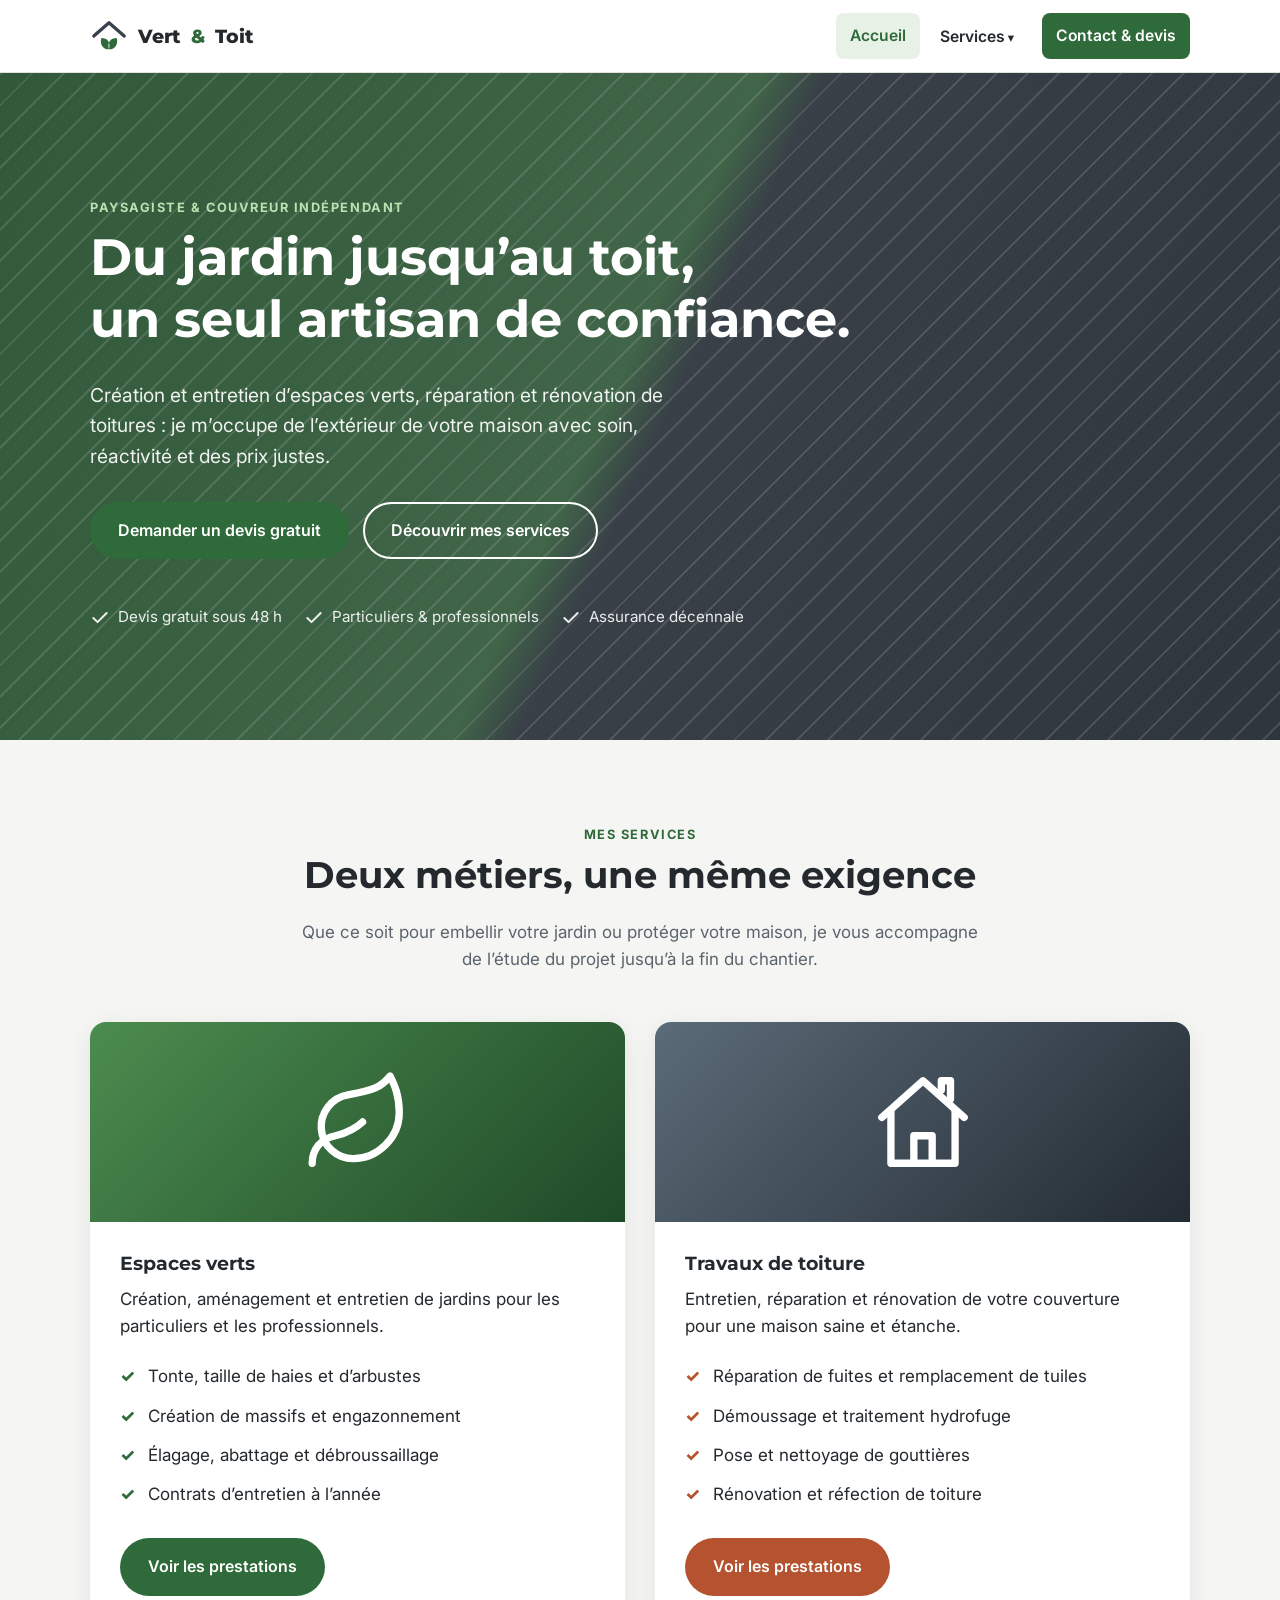
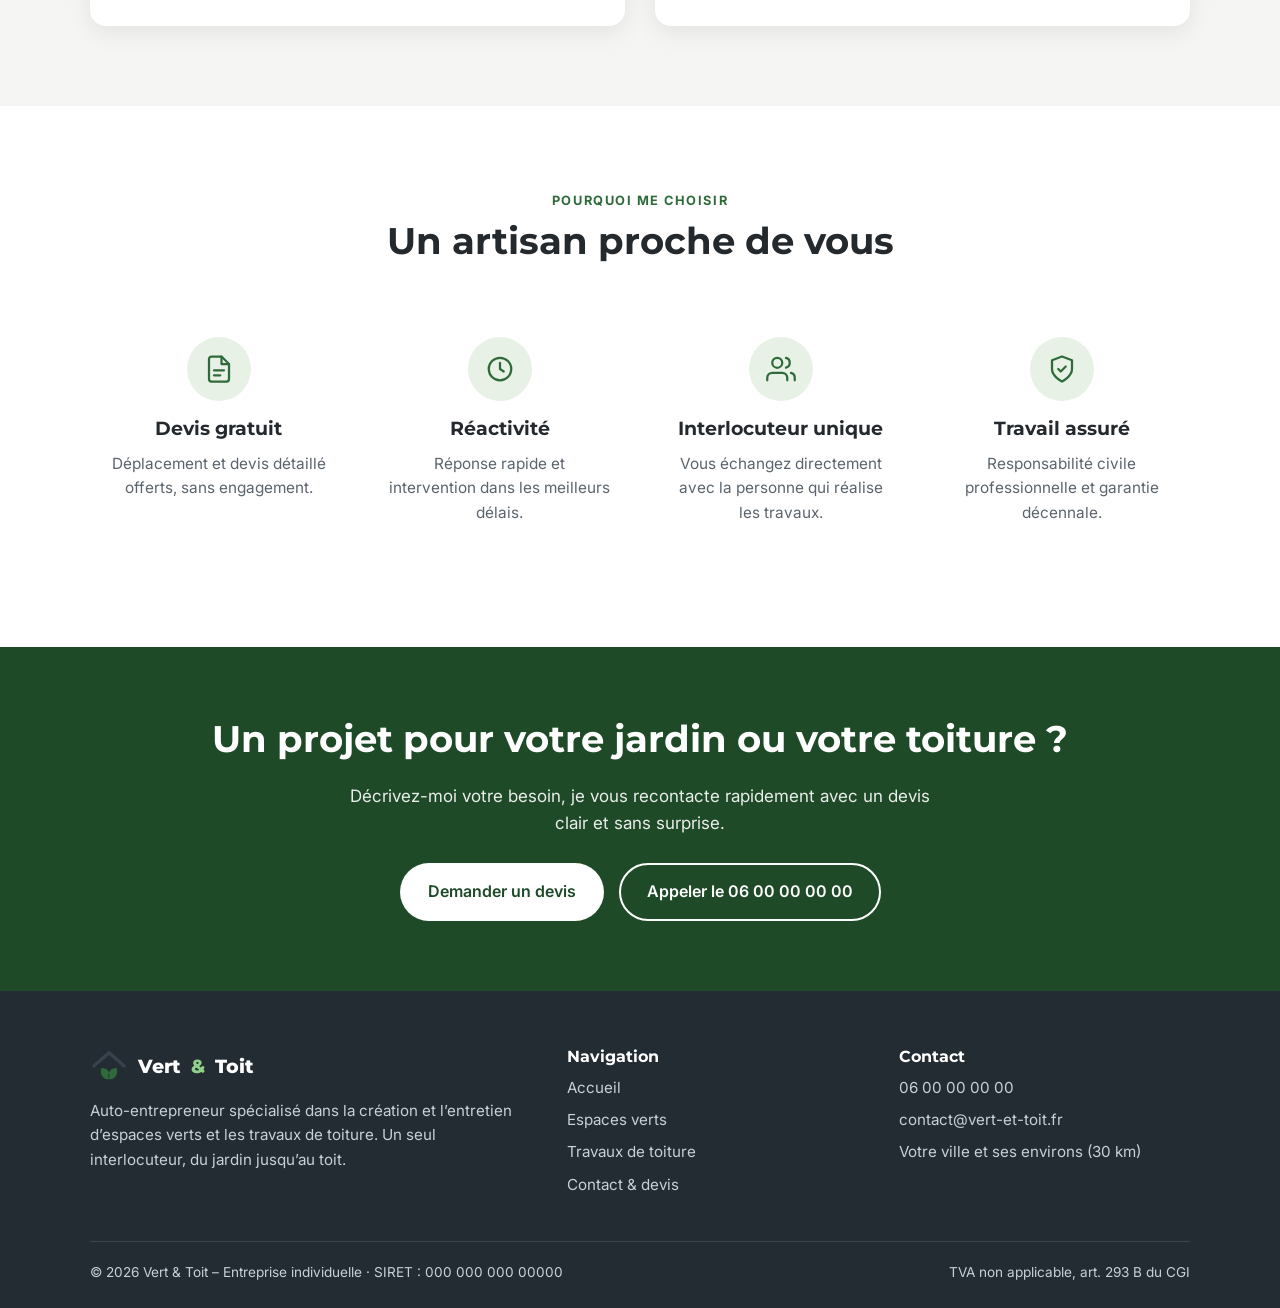
==== index.html @ 191b73f0 "Création du site vitrine : accueil, services (espaces verts, toiture) et contact Co-Authored-By: Cla" ====
<!DOCTYPE html>
<html lang="fr">
<head>
  <meta charset="UTF-8">
  <meta name="viewport" content="width=device-width, initial-scale=1">
  <title>Vert & Toit – Espaces verts et travaux de toiture</title>
  <meta name="description" content="Auto-entrepreneur en création et entretien d'espaces verts et travaux de toiture. Devis gratuit.">
  <link rel="preconnect" href="https://fonts.googleapis.com">
  <link rel="preconnect" href="https://fonts.gstatic.com" crossorigin>
  <link href="https://fonts.googleapis.com/css2?family=Inter:wght@400;600;700&family=Montserrat:wght@700;800&display=swap" rel="stylesheet">
  <link rel="stylesheet" href="css/style.css">
  <link rel="icon" href="data:image/svg+xml,<svg viewBox='0 0 40 40' aria-hidden='true'><path d='M4 20 20 6l16 14' fill='none' stroke='%2337424d' stroke-width='3.5' stroke-linecap='round' stroke-linejoin='round'/><path d='M20 34c-7 0-10-6-8-12 6 0 10 4 8 12Zm0 0c7 0 10-6 8-12-6 0-10 4-8 12Z' fill='%232f6b3a'/></svg>">
</head>
<body>
<header class="header">
  <div class="container header__inner">
    <a href="index.html" class="logo"><svg viewBox="0 0 40 40" aria-hidden="true"><path d="M4 20 20 6l16 14" fill="none" stroke="#37424d" stroke-width="3.5" stroke-linecap="round" stroke-linejoin="round"/><path d="M20 34c-7 0-10-6-8-12 6 0 10 4 8 12Zm0 0c7 0 10-6 8-12-6 0-10 4-8 12Z" fill="#2f6b3a"/></svg>Vert <span>&amp;</span> Toit</a>
    <button class="burger" aria-label="Ouvrir le menu" aria-expanded="false"><span></span><span></span><span></span></button>
    <nav class="nav" aria-label="Navigation principale">
      <ul>
        <li><a href="index.html" class="actif">Accueil</a></li>
        <li class="dropdown">
          <button type="button" aria-expanded="false">Services</button>
          <div class="dropdown__menu">
            <a href="espaces-verts.html">Espaces verts</a>
            <a href="toiture.html">Travaux de toiture</a>
          </div>
        </li>
        <li><a href="contact.html" class="nav__cta">Contact &amp; devis</a></li>
      </ul>
    </nav>
  </div>
</header>
<main>

<section class="hero">
  <div class="container">
    <span class="eyebrow" style="color:#b9e3b2">Paysagiste &amp; couvreur indépendant</span>
    <h1>Du jardin jusqu’au toit,<br>un seul artisan de confiance.</h1>
    <p class="lead">Création et entretien d’espaces verts, réparation et rénovation de toitures : je m’occupe de l’extérieur de votre maison avec soin, réactivité et des prix justes.</p>
    <div class="hero__actions">
      <a href="contact.html" class="btn btn--primaire">Demander un devis gratuit</a>
      <a href="#services" class="btn btn--contour">Découvrir mes services</a>
    </div>
    <div class="hero__badges">
      <div><svg viewBox="0 0 24 24" fill="none" stroke="currentColor" stroke-width="2.4" stroke-linecap="round" stroke-linejoin="round"><path d="M20 6 9 17l-5-5"/></svg> Devis gratuit sous 48 h</div>
      <div><svg viewBox="0 0 24 24" fill="none" stroke="currentColor" stroke-width="2.4" stroke-linecap="round" stroke-linejoin="round"><path d="M20 6 9 17l-5-5"/></svg> Particuliers &amp; professionnels</div>
      <div><svg viewBox="0 0 24 24" fill="none" stroke="currentColor" stroke-width="2.4" stroke-linecap="round" stroke-linejoin="round"><path d="M20 6 9 17l-5-5"/></svg> Assurance décennale</div>
    </div>
  </div>
</section>

<section class="section section--alt" id="services">
  <div class="container">
    <div class="section__intro">
      <span class="eyebrow">Mes services</span>
      <h2>Deux métiers, une même exigence</h2>
      <p>Que ce soit pour embellir votre jardin ou protéger votre maison, je vous accompagne de l’étude du projet jusqu’à la fin du chantier.</p>
    </div>
    <div class="services">
      <article class="carte-service carte-service--vert">
        <div class="carte-service__visuel"><svg viewBox="0 0 24 24" fill="none" stroke="currentColor" stroke-width="1.6" stroke-linecap="round" stroke-linejoin="round"><path d="M11 20A7 7 0 0 1 9.8 6.1C15.5 5 17 4.48 19 2c1 2 2 4.18 2 8 0 5.5-4.78 10-10 10Z"/><path d="M2 21c0-3 1.85-5.36 5.08-6C9.5 14.52 12 13 13 12"/></svg></div>
        <div class="carte-service__corps">
          <h3>Espaces verts</h3>
          <p>Création, aménagement et entretien de jardins pour les particuliers et les professionnels.</p>
          <ul>
            <li>Tonte, taille de haies et d’arbustes</li>
            <li>Création de massifs et engazonnement</li>
            <li>Élagage, abattage et débroussaillage</li>
            <li>Contrats d’entretien à l’année</li>
          </ul>
          <a href="espaces-verts.html" class="btn btn--primaire">Voir les prestations</a>
        </div>
      </article>
      <article class="carte-service carte-service--toit">
        <div class="carte-service__visuel"><svg viewBox="0 0 24 24" fill="none" stroke="currentColor" stroke-width="1.6" stroke-linecap="round" stroke-linejoin="round"><path d="M3 11 12 3l9 8"/><path d="M5 9.5V21h14V9.5"/><path d="M10 21v-6h4v6"/><path d="M16 5V3h2v4"/></svg></div>
        <div class="carte-service__corps">
          <h3>Travaux de toiture</h3>
          <p>Entretien, réparation et rénovation de votre couverture pour une maison saine et étanche.</p>
          <ul>
            <li>Réparation de fuites et remplacement de tuiles</li>
            <li>Démoussage et traitement hydrofuge</li>
            <li>Pose et nettoyage de gouttières</li>
            <li>Rénovation et réfection de toiture</li>
          </ul>
          <a href="toiture.html" class="btn btn--toit">Voir les prestations</a>
        </div>
      </article>
    </div>
  </div>
</section>

<section class="section">
  <div class="container">
    <div class="section__intro">
      <span class="eyebrow">Pourquoi me choisir</span>
      <h2>Un artisan proche de vous</h2>
    </div>
    <div class="atouts">
      <div class="atout"><div class="atout__icone"><svg viewBox="0 0 24 24" fill="none" stroke="currentColor" stroke-width="1.8" stroke-linecap="round" stroke-linejoin="round"><path d="M14 2H6a2 2 0 0 0-2 2v16a2 2 0 0 0 2 2h12a2 2 0 0 0 2-2V8Z"/><path d="M14 2v6h6M8 13h8M8 17h5"/></svg></div><h3>Devis gratuit</h3><p>Déplacement et devis détaillé offerts, sans engagement.</p></div>
      <div class="atout"><div class="atout__icone"><svg viewBox="0 0 24 24" fill="none" stroke="currentColor" stroke-width="1.8" stroke-linecap="round" stroke-linejoin="round"><circle cx="12" cy="12" r="9"/><path d="M12 7v5l3 2"/></svg></div><h3>Réactivité</h3><p>Réponse rapide et intervention dans les meilleurs délais.</p></div>
      <div class="atout"><div class="atout__icone"><svg viewBox="0 0 24 24" fill="none" stroke="currentColor" stroke-width="1.8" stroke-linecap="round" stroke-linejoin="round"><path d="M17 21v-2a4 4 0 0 0-4-4H5a4 4 0 0 0-4 4v2"/><circle cx="9" cy="7" r="4"/><path d="M23 21v-2a4 4 0 0 0-3-3.87M16 3.13a4 4 0 0 1 0 7.75"/></svg></div><h3>Interlocuteur unique</h3><p>Vous échangez directement avec la personne qui réalise les travaux.</p></div>
      <div class="atout"><div class="atout__icone"><svg viewBox="0 0 24 24" fill="none" stroke="currentColor" stroke-width="1.8" stroke-linecap="round" stroke-linejoin="round"><path d="M12 22s8-4 8-10V5l-8-3-8 3v7c0 6 8 10 8 10Z"/><path d="m9 12 2 2 4-4"/></svg></div><h3>Travail assuré</h3><p>Responsabilité civile professionnelle et garantie décennale.</p></div>
    </div>
  </div>
</section>

<section class="cta">
  <div class="container">
    <h2>Un projet pour votre jardin ou votre toiture ?</h2>
    <p>Décrivez-moi votre besoin, je vous recontacte rapidement avec un devis clair et sans surprise.</p>
    <a href="contact.html" class="btn btn--primaire" style="background:#fff;color:var(--vert-fonce)">Demander un devis</a>
    <a href="tel:+33600000000" class="btn btn--contour">Appeler le 06 00 00 00 00</a>
  </div>
</section>
</main>
<footer class="footer">
  <div class="container">
    <div class="footer__grille">
      <div>
        <a href="index.html" class="logo"><svg viewBox="0 0 40 40" aria-hidden="true"><path d="M4 20 20 6l16 14" fill="none" stroke="#37424d" stroke-width="3.5" stroke-linecap="round" stroke-linejoin="round"/><path d="M20 34c-7 0-10-6-8-12 6 0 10 4 8 12Zm0 0c7 0 10-6 8-12-6 0-10 4-8 12Z" fill="#2f6b3a"/></svg>Vert <span>&amp;</span> Toit</a>
        <p>Auto-entrepreneur spécialisé dans la création et l’entretien d’espaces verts et les travaux de toiture. Un seul interlocuteur, du jardin jusqu’au toit.</p>
      </div>
      <div>
        <h3>Navigation</h3>
        <ul>
          <li><a href="index.html">Accueil</a></li>
          <li><a href="espaces-verts.html">Espaces verts</a></li>
          <li><a href="toiture.html">Travaux de toiture</a></li>
          <li><a href="contact.html">Contact &amp; devis</a></li>
        </ul>
      </div>
      <div>
        <h3>Contact</h3>
        <ul>
          <li><a href="tel:+33600000000">06 00 00 00 00</a></li>
          <li><a href="mailto:contact@vert-et-toit.fr">contact@vert-et-toit.fr</a></li>
          <li>Votre ville et ses environs (30 km)</li>
        </ul>
      </div>
    </div>
    <div class="footer__bas">
      <span>© <span class="annee">2026</span> Vert &amp; Toit – Entreprise individuelle · SIRET : 000 000 000 00000</span>
      <span>TVA non applicable, art. 293 B du CGI</span>
    </div>
  </div>
</footer>
<script src="js/main.js"></script>
</body>
</html>
---- css/style.css ----
/* ===== Variables ===== */
:root {
  --vert: #2f6b3a;
  --vert-fonce: #1f4a28;
  --vert-clair: #e8f1e6;
  --ardoise: #37424d;
  --ardoise-fonce: #232b33;
  --tuile: #b5522f;
  --texte: #24292e;
  --texte-doux: #5b646d;
  --fond: #ffffff;
  --fond-alt: #f5f6f3;
  --bord: #dfe3dc;
  --rayon: 10px;
  --ombre: 0 6px 24px rgba(0, 0, 0, .08);
  --max: 1140px;
}

*, *::before, *::after { box-sizing: border-box; }
html { scroll-behavior: smooth; }
body {
  margin: 0;
  font-family: "Inter", system-ui, -apple-system, "Segoe UI", Roboto, sans-serif;
  color: var(--texte);
  background: var(--fond);
  line-height: 1.6;
  font-size: 17px;
}
img, svg { max-width: 100%; display: block; }
a { color: var(--vert); }
h1, h2, h3 { font-family: "Montserrat", "Inter", sans-serif; line-height: 1.2; margin: 0 0 .6em; }
h1 { font-size: clamp(2rem, 5vw, 3.2rem); }
h2 { font-size: clamp(1.6rem, 3.5vw, 2.3rem); }
h3 { font-size: 1.2rem; }
p { margin: 0 0 1em; }

.container { width: 100%; max-width: var(--max); margin: 0 auto; padding: 0 20px; }
.section { padding: 80px 0; }
.section--alt { background: var(--fond-alt); }
.section__intro { max-width: 680px; margin: 0 auto 48px; text-align: center; color: var(--texte-doux); }
.section__intro h2 { color: var(--texte); }
.eyebrow { display: inline-block; font-size: .8rem; font-weight: 700; letter-spacing: .12em; text-transform: uppercase; color: var(--vert); margin-bottom: .6em; }

/* ===== Boutons ===== */
.btn {
  display: inline-block; padding: 14px 26px; border-radius: 999px; font-weight: 600;
  text-decoration: none; border: 2px solid transparent; cursor: pointer; font-size: 1rem;
  transition: transform .15s, background .2s, color .2s;
}
.btn:hover { transform: translateY(-2px); }
.btn--primaire { background: var(--vert); color: #fff; }
.btn--primaire:hover { background: var(--vert-fonce); }
.btn--toit { background: var(--tuile); color: #fff; }
.btn--toit:hover { background: #973f20; }
.btn--contour { border-color: #fff; color: #fff; }
.btn--contour:hover { background: #fff; color: var(--ardoise-fonce); }

/* ===== En-tête ===== */
.header {
  position: sticky; top: 0; z-index: 100; background: rgba(255,255,255,.96);
  backdrop-filter: blur(6px); border-bottom: 1px solid var(--bord);
}
.header__inner { display: flex; align-items: center; justify-content: space-between; height: 72px; }
.logo { display: flex; align-items: center; gap: 10px; text-decoration: none; color: var(--texte); font-weight: 800; font-size: 1.2rem; font-family: "Montserrat", sans-serif; }
.logo svg { width: 38px; height: 38px; }
.logo span { color: var(--vert); }

.nav ul { list-style: none; margin: 0; padding: 0; display: flex; gap: 6px; align-items: center; }
.nav a, .nav button {
  display: block; padding: 10px 14px; border-radius: 8px; text-decoration: none; color: var(--texte);
  font-weight: 600; font-size: .98rem; background: none; border: 0; cursor: pointer; font-family: inherit;
}
.nav a:hover, .nav button:hover, .nav a.actif { color: var(--vert); background: var(--vert-clair); }
.nav .nav__cta { background: var(--vert); color: #fff; margin-left: 8px; }
.nav .nav__cta:hover, .nav .nav__cta.actif { background: var(--vert-fonce); color: #fff; }

.dropdown { position: relative; }
.dropdown__menu {
  position: absolute; top: 100%; left: 0; min-width: 230px; background: #fff; border: 1px solid var(--bord);
  border-radius: var(--rayon); box-shadow: var(--ombre); padding: 8px; display: none !important;
  flex-direction: column; gap: 2px;
}
.dropdown:hover .dropdown__menu, .dropdown.ouvert .dropdown__menu { display: flex !important; }
.dropdown > button::after { content: " ▾"; font-size: .8em; }

.burger { display: none; background: none; border: 0; padding: 8px; cursor: pointer; }
.burger span { display: block; width: 26px; height: 3px; background: var(--texte); margin: 5px 0; border-radius: 2px; transition: .3s; }

/* ===== Hero ===== */
.hero {
  position: relative; color: #fff; padding: 120px 0 110px; overflow: hidden;
  background:
    linear-gradient(115deg, rgba(31,74,40,.92) 0%, rgba(31,74,40,.85) 48%, rgba(35,43,51,.9) 52%, rgba(35,43,51,.95) 100%);
}
.hero::before {
  content: ""; position: absolute; inset: 0; opacity: .12;
  background-image: radial-gradient(circle at 20% 30%, #9bd18f 0 2px, transparent 3px), repeating-linear-gradient(135deg, #fff 0 2px, transparent 2px 22px);
}
.hero .container { position: relative; }
.hero p.lead { font-size: 1.2rem; max-width: 620px; opacity: .92; }
.hero__actions { display: flex; flex-wrap: wrap; gap: 14px; margin-top: 30px; }
.hero__badges { display: flex; flex-wrap: wrap; gap: 22px; margin-top: 46px; font-size: .95rem; opacity: .9; }
.hero__badges div { display: flex; align-items: center; gap: 8px; }
.hero__badges svg { width: 20px; height: 20px; }

.page-hero { padding: 90px 0 70px; color: #fff; }
.page-hero--vert { background: linear-gradient(135deg, var(--vert-fonce), var(--vert)); }
.page-hero--toit { background: linear-gradient(135deg, var(--ardoise-fonce), var(--ardoise)); }
.page-hero--contact { background: linear-gradient(115deg, var(--vert-fonce) 0 50%, var(--ardoise-fonce) 50% 100%); }
.page-hero p { max-width: 640px; font-size: 1.15rem; opacity: .92; }
.fil { font-size: .9rem; opacity: .8; margin-bottom: 14px; }
.fil a { color: #fff; }

/* ===== Cartes services ===== */
.services { display: grid; grid-template-columns: repeat(2, 1fr); gap: 30px; }
.carte-service {
  border-radius: 16px; overflow: hidden; background: #fff; box-shadow: var(--ombre);
  display: flex; flex-direction: column; transition: transform .2s;
}
.carte-service:hover { transform: translateY(-4px); }
.carte-service__visuel { height: 200px; display: grid; place-items: center; }
.carte-service__visuel svg { width: 110px; height: 110px; color: #fff; }
.carte-service--vert .carte-service__visuel { background: linear-gradient(135deg, #4c8c4f, var(--vert-fonce)); }
.carte-service--toit .carte-service__visuel { background: linear-gradient(135deg, #5b6b78, var(--ardoise-fonce)); }
.carte-service__corps { padding: 30px; flex: 1; display: flex; flex-direction: column; }
.carte-service ul { padding-left: 0; list-style: none; margin: 0 0 24px; }
.carte-service li { padding: 6px 0 6px 28px; position: relative; }
.carte-service li::before { content: "✓"; position: absolute; left: 0; font-weight: 800; color: var(--vert); }
.carte-service--toit li::before { color: var(--tuile); }
.carte-service .btn { margin-top: auto; align-self: flex-start; }

/* ===== Atouts ===== */
.atouts { display: grid; grid-template-columns: repeat(4, 1fr); gap: 24px; }
.atout { text-align: center; padding: 26px 18px; }
.atout__icone { width: 64px; height: 64px; margin: 0 auto 16px; border-radius: 50%; background: var(--vert-clair); color: var(--vert); display: grid; place-items: center; }
.atout__icone svg { width: 30px; height: 30px; }
.atout p { color: var(--texte-doux); font-size: .96rem; }

/* ===== Prestations détaillées ===== */
.prestations { display: grid; grid-template-columns: repeat(3, 1fr); gap: 24px; }
.prestation { background: #fff; border: 1px solid var(--bord); border-radius: var(--rayon); padding: 28px; }
.prestation__icone { width: 50px; height: 50px; border-radius: 12px; display: grid; place-items: center; margin-bottom: 16px; }
.prestation__icone svg { width: 26px; height: 26px; }
.theme-vert .prestation__icone { background: var(--vert-clair); color: var(--vert); }
.theme-toit .prestation__icone { background: #f6e6df; color: var(--tuile); }
.prestation p { color: var(--texte-doux); font-size: .96rem; margin: 0; }

/* ===== Étapes ===== */
.etapes { display: grid; grid-template-columns: repeat(4, 1fr); gap: 24px; counter-reset: etape; }
.etape { position: relative; padding: 26px 22px; background: #fff; border-radius: var(--rayon); box-shadow: var(--ombre); }
.etape::before {
  counter-increment: etape; content: counter(etape); display: grid; place-items: center;
  width: 40px; height: 40px; border-radius: 50%; background: var(--vert); color: #fff; font-weight: 800; margin-bottom: 14px;
}
.theme-toit .etape::before { background: var(--tuile); }
.etape p { color: var(--texte-doux); font-size: .95rem; margin: 0; }

/* ===== Bandeau CTA ===== */
.cta { background: var(--vert-fonce); color: #fff; text-align: center; padding: 70px 0; }
.cta--toit { background: var(--ardoise-fonce); }
.cta p { opacity: .9; max-width: 600px; margin: 0 auto 26px; }
.cta .btn--contour { margin-left: 10px; }

/* ===== Contact ===== */
.contact-grille { display: grid; grid-template-columns: 1fr 1.4fr; gap: 40px; align-items: start; }
.coordonnees { background: var(--fond-alt); border-radius: 16px; padding: 34px; }
.coordonnees__item { display: flex; gap: 14px; margin-bottom: 22px; }
.coordonnees__item svg { width: 24px; height: 24px; flex-shrink: 0; color: var(--vert); margin-top: 3px; }
.coordonnees__item strong { display: block; }
.coordonnees__item a { color: var(--texte); text-decoration: none; }
.coordonnees__item a:hover { color: var(--vert); }

.formulaire { background: #fff; border-radius: 16px; padding: 34px; box-shadow: var(--ombre); }
.champs { display: grid; grid-template-columns: 1fr 1fr; gap: 18px; }
.champ { display: flex; flex-direction: column; gap: 6px; }
.champ--large { grid-column: 1 / -1; }
.champ label { font-weight: 600; font-size: .92rem; }
.champ input, .champ select, .champ textarea {
  font: inherit; padding: 12px 14px; border: 1.5px solid var(--bord); border-radius: 8px; background: #fff; color: var(--texte);
}
.champ input:focus, .champ select:focus, .champ textarea:focus { outline: none; border-color: var(--vert); box-shadow: 0 0 0 3px var(--vert-clair); }
.champ textarea { min-height: 140px; resize: vertical; }
.formulaire .btn { margin-top: 22px; width: 100%; }
.formulaire__note { font-size: .85rem; color: var(--texte-doux); margin-top: 12px; text-align: center; }
.message-ok { display: none; margin-top: 16px; padding: 14px; border-radius: 8px; background: var(--vert-clair); color: var(--vert-fonce); font-weight: 600; text-align: center; }

/* ===== Pied de page ===== */
.footer { background: var(--ardoise-fonce); color: #c9d0d6; padding: 56px 0 24px; font-size: .95rem; }
.footer__grille { display: grid; grid-template-columns: 1.5fr 1fr 1fr; gap: 40px; margin-bottom: 36px; }
.footer h3 { color: #fff; font-size: 1rem; }
.footer ul { list-style: none; padding: 0; margin: 0; }
.footer li { margin-bottom: 8px; }
.footer a { color: #c9d0d6; text-decoration: none; }
.footer a:hover { color: #fff; }
.footer .logo { color: #fff; margin-bottom: 14px; }
.footer .logo span { color: #8fd18a; }
.footer__bas { border-top: 1px solid rgba(255,255,255,.12); padding-top: 20px; display: flex; justify-content: space-between; flex-wrap: wrap; gap: 10px; font-size: .85rem; }

/* ===== Responsive ===== */
@media (max-width: 960px) {
  .atouts, .etapes { grid-template-columns: repeat(2, 1fr); }
  .prestations { grid-template-columns: repeat(2, 1fr); }
  .contact-grille, .footer__grille { grid-template-columns: 1fr; }
}
@media (max-width: 760px) {
  body { font-size: 16px; }
  .section { padding: 60px 0; }
  .burger { display: block; }
  .nav {
    position: absolute; top: 72px; left: 0; right: 0; background: #fff; border-bottom: 1px solid var(--bord);
    display: none; padding: 12px 16px 20px; box-shadow: var(--ombre);
  }
  .nav.ouvert { display: block; }
  .nav ul { flex-direction: column; align-items: stretch; }
  .nav .nav__cta { margin: 8px 0 0; text-align: center; }
  .dropdown__menu { position: static; box-shadow: none; border: 0; display: flex !important; padding: 0 0 0 14px; }
  .dropdown > button { display: none; }
  .burger.ouvert span:nth-child(1) { transform: translateY(8px) rotate(45deg); }
  .burger.ouvert span:nth-child(2) { opacity: 0; }
  .burger.ouvert span:nth-child(3) { transform: translateY(-8px) rotate(-45deg); }
  .services, .prestations, .atouts, .etapes, .champs { grid-template-columns: 1fr; }
  .hero { padding: 80px 0; background: linear-gradient(160deg, rgba(31,74,40,.95), rgba(35,43,51,.95)); }
  .cta .btn--contour { margin: 12px 0 0; }
}
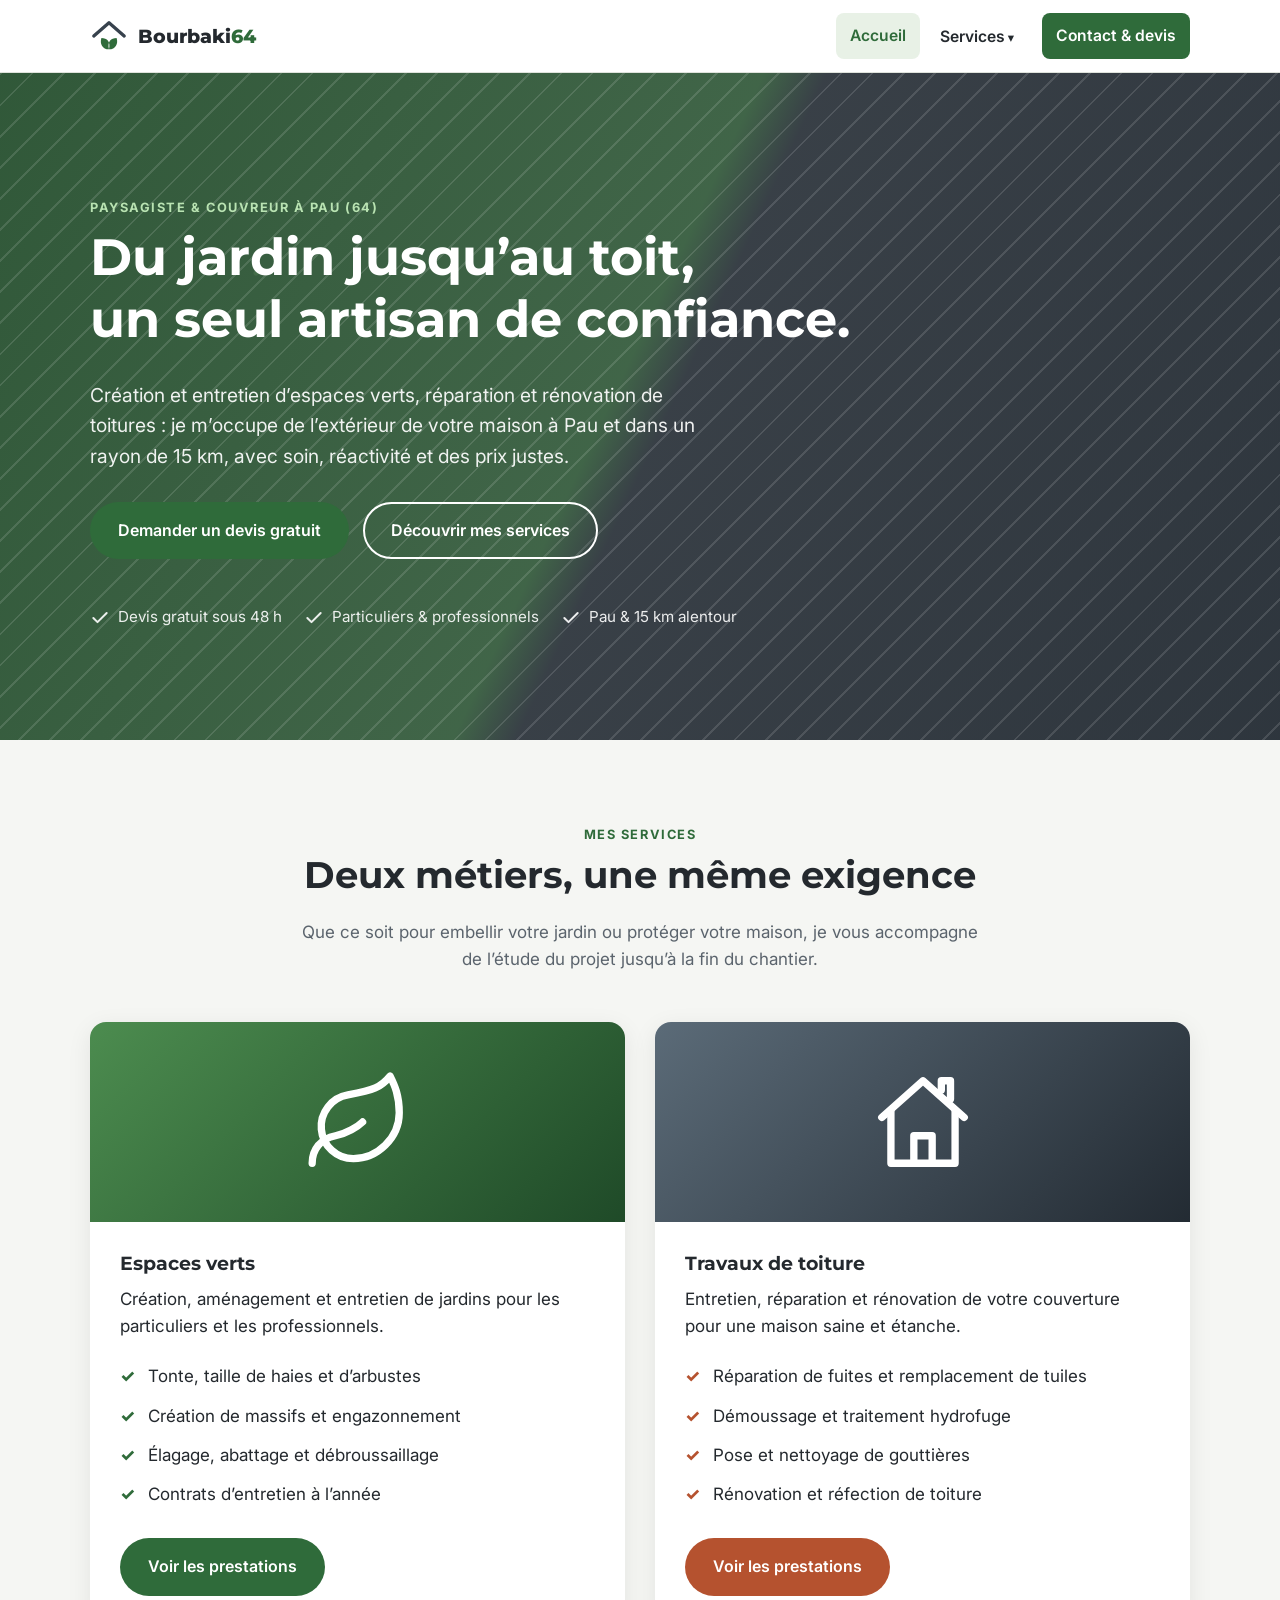
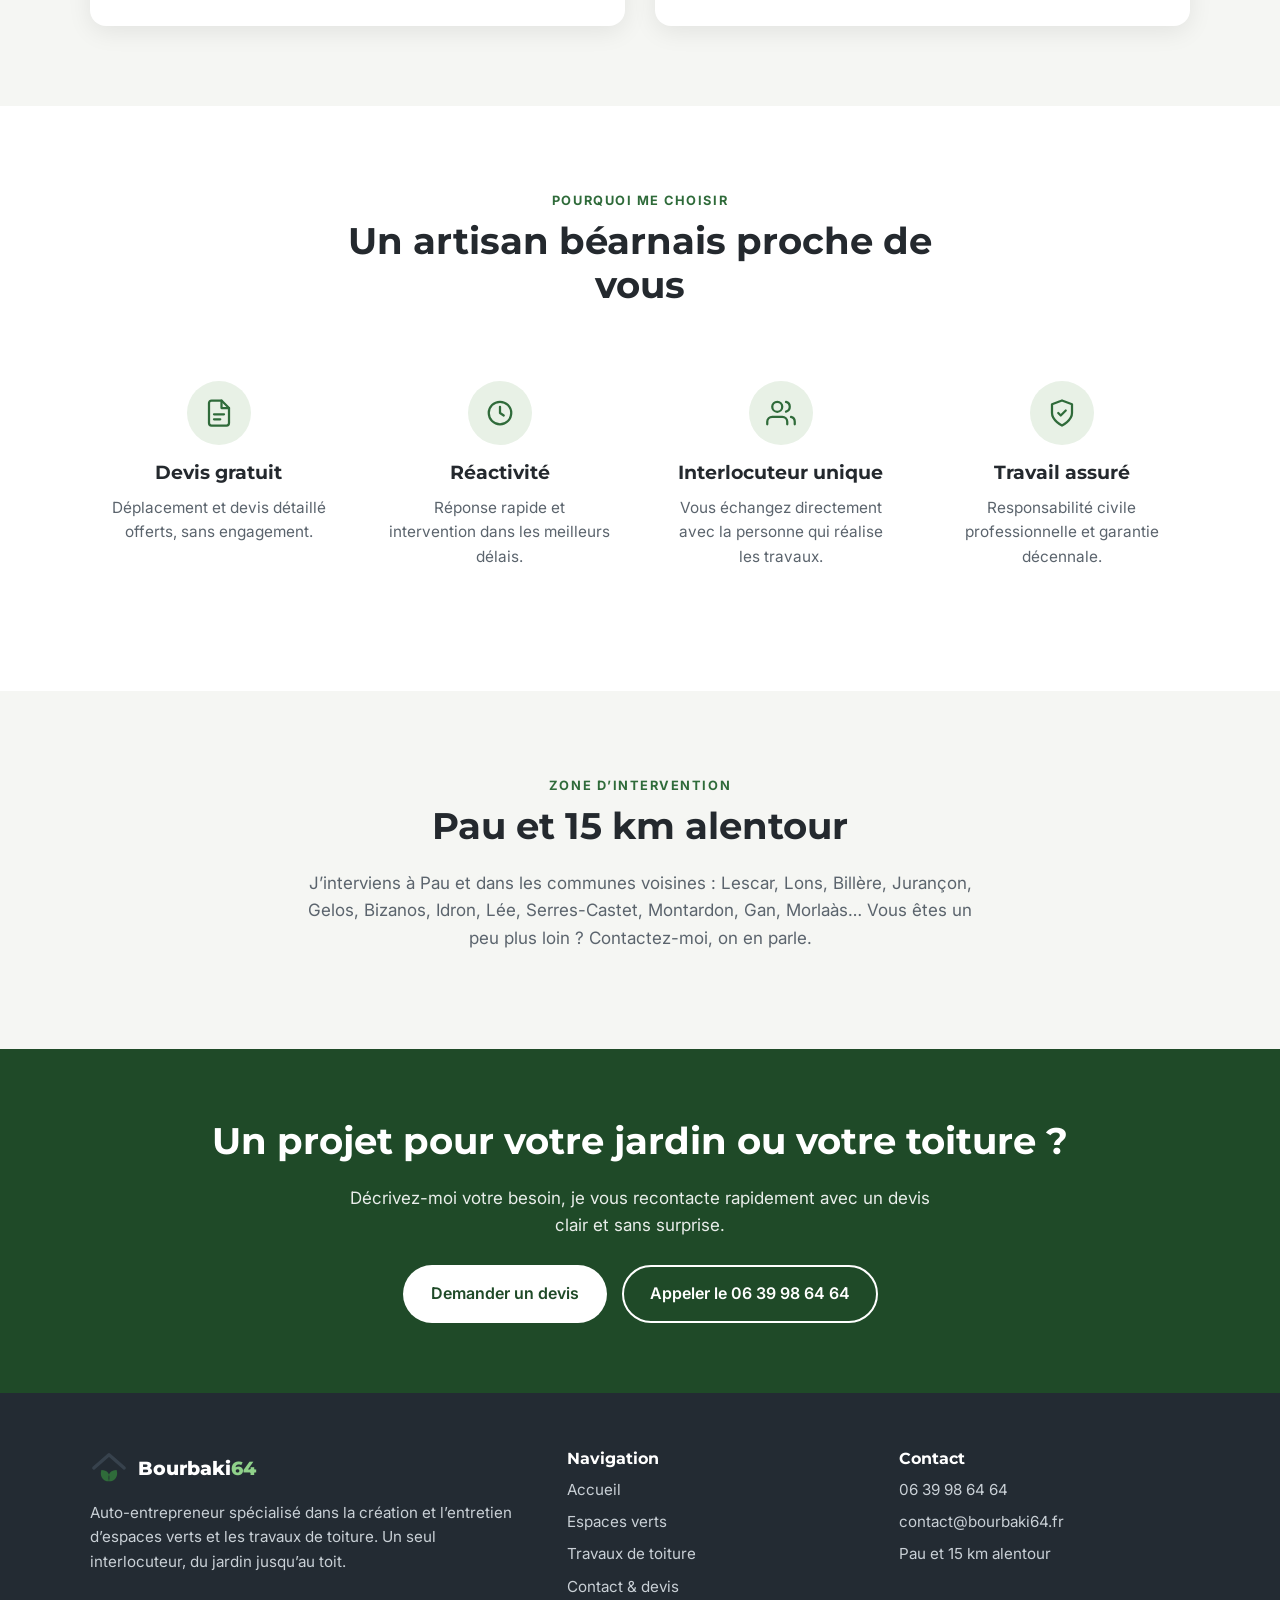
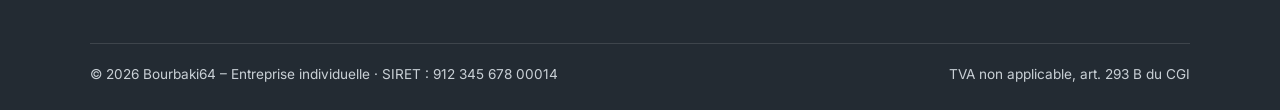
==== commit 29925a5f: "Personnalisation Bourbaki64 : nom, zone Pau + 15 km, coordonnées Co-Authored-By: Claude Opus 5.5 <no" ====
--- a/index.html
+++ b/index.html
@@ -3,8 +3,8 @@
 <head>
   <meta charset="UTF-8">
   <meta name="viewport" content="width=device-width, initial-scale=1">
-  <title>Vert & Toit – Espaces verts et travaux de toiture</title>
-  <meta name="description" content="Auto-entrepreneur en création et entretien d'espaces verts et travaux de toiture. Devis gratuit.">
+  <title>Bourbaki64 – Espaces verts et toiture à Pau (64)</title>
+  <meta name="description" content="Bourbaki64, auto-entrepreneur à Pau : création et entretien d'espaces verts, travaux de toiture. Intervention dans un rayon de 15 km. Devis gratuit.">
   <link rel="preconnect" href="https://fonts.googleapis.com">
   <link rel="preconnect" href="https://fonts.gstatic.com" crossorigin>
   <link href="https://fonts.googleapis.com/css2?family=Inter:wght@400;600;700&family=Montserrat:wght@700;800&display=swap" rel="stylesheet">
@@ -14,7 +14,7 @@
 <body>
 <header class="header">
   <div class="container header__inner">
-    <a href="index.html" class="logo"><svg viewBox="0 0 40 40" aria-hidden="true"><path d="M4 20 20 6l16 14" fill="none" stroke="#37424d" stroke-width="3.5" stroke-linecap="round" stroke-linejoin="round"/><path d="M20 34c-7 0-10-6-8-12 6 0 10 4 8 12Zm0 0c7 0 10-6 8-12-6 0-10 4-8 12Z" fill="#2f6b3a"/></svg>Vert <span>&amp;</span> Toit</a>
+    <a href="index.html" class="logo"><svg viewBox="0 0 40 40" aria-hidden="true"><path d="M4 20 20 6l16 14" fill="none" stroke="#37424d" stroke-width="3.5" stroke-linecap="round" stroke-linejoin="round"/><path d="M20 34c-7 0-10-6-8-12 6 0 10 4 8 12Zm0 0c7 0 10-6 8-12-6 0-10 4-8 12Z" fill="#2f6b3a"/></svg><span>Bourbaki<em>64</em></span></a>
     <button class="burger" aria-label="Ouvrir le menu" aria-expanded="false"><span></span><span></span><span></span></button>
     <nav class="nav" aria-label="Navigation principale">
       <ul>
@@ -35,9 +35,9 @@
 
 <section class="hero">
   <div class="container">
-    <span class="eyebrow" style="color:#b9e3b2">Paysagiste &amp; couvreur indépendant</span>
+    <span class="eyebrow" style="color:#b9e3b2">Paysagiste &amp; couvreur à Pau (64)</span>
     <h1>Du jardin jusqu’au toit,<br>un seul artisan de confiance.</h1>
-    <p class="lead">Création et entretien d’espaces verts, réparation et rénovation de toitures : je m’occupe de l’extérieur de votre maison avec soin, réactivité et des prix justes.</p>
+    <p class="lead">Création et entretien d’espaces verts, réparation et rénovation de toitures : je m’occupe de l’extérieur de votre maison à Pau et dans un rayon de 15 km, avec soin, réactivité et des prix justes.</p>
     <div class="hero__actions">
       <a href="contact.html" class="btn btn--primaire">Demander un devis gratuit</a>
       <a href="#services" class="btn btn--contour">Découvrir mes services</a>
@@ -45,7 +45,7 @@
     <div class="hero__badges">
       <div><svg viewBox="0 0 24 24" fill="none" stroke="currentColor" stroke-width="2.4" stroke-linecap="round" stroke-linejoin="round"><path d="M20 6 9 17l-5-5"/></svg> Devis gratuit sous 48 h</div>
       <div><svg viewBox="0 0 24 24" fill="none" stroke="currentColor" stroke-width="2.4" stroke-linecap="round" stroke-linejoin="round"><path d="M20 6 9 17l-5-5"/></svg> Particuliers &amp; professionnels</div>
-      <div><svg viewBox="0 0 24 24" fill="none" stroke="currentColor" stroke-width="2.4" stroke-linecap="round" stroke-linejoin="round"><path d="M20 6 9 17l-5-5"/></svg> Assurance décennale</div>
+      <div><svg viewBox="0 0 24 24" fill="none" stroke="currentColor" stroke-width="2.4" stroke-linecap="round" stroke-linejoin="round"><path d="M20 6 9 17l-5-5"/></svg> Pau &amp; 15 km alentour</div>
     </div>
   </div>
 </section>
@@ -94,7 +94,7 @@
   <div class="container">
     <div class="section__intro">
       <span class="eyebrow">Pourquoi me choisir</span>
-      <h2>Un artisan proche de vous</h2>
+      <h2>Un artisan béarnais proche de vous</h2>
     </div>
     <div class="atouts">
       <div class="atout"><div class="atout__icone"><svg viewBox="0 0 24 24" fill="none" stroke="currentColor" stroke-width="1.8" stroke-linecap="round" stroke-linejoin="round"><path d="M14 2H6a2 2 0 0 0-2 2v16a2 2 0 0 0 2 2h12a2 2 0 0 0 2-2V8Z"/><path d="M14 2v6h6M8 13h8M8 17h5"/></svg></div><h3>Devis gratuit</h3><p>Déplacement et devis détaillé offerts, sans engagement.</p></div>
@@ -105,12 +105,22 @@
   </div>
 </section>
 
+<section class="section section--alt">
+  <div class="container">
+    <div class="section__intro" style="margin-bottom:0">
+      <span class="eyebrow">Zone d’intervention</span>
+      <h2>Pau et 15 km alentour</h2>
+      <p>J’interviens à Pau et dans les communes voisines : Lescar, Lons, Billère, Jurançon, Gelos, Bizanos, Idron, Lée, Serres-Castet, Montardon, Gan, Morlaàs… Vous êtes un peu plus loin ? Contactez-moi, on en parle.</p>
+    </div>
+  </div>
+</section>
+
 <section class="cta">
   <div class="container">
     <h2>Un projet pour votre jardin ou votre toiture ?</h2>
     <p>Décrivez-moi votre besoin, je vous recontacte rapidement avec un devis clair et sans surprise.</p>
     <a href="contact.html" class="btn btn--primaire" style="background:#fff;color:var(--vert-fonce)">Demander un devis</a>
-    <a href="tel:+33600000000" class="btn btn--contour">Appeler le 06 00 00 00 00</a>
+    <a href="tel:+33639986464" class="btn btn--contour">Appeler le 06 39 98 64 64</a>
   </div>
 </section>
 </main>
@@ -118,7 +128,7 @@
   <div class="container">
     <div class="footer__grille">
       <div>
-        <a href="index.html" class="logo"><svg viewBox="0 0 40 40" aria-hidden="true"><path d="M4 20 20 6l16 14" fill="none" stroke="#37424d" stroke-width="3.5" stroke-linecap="round" stroke-linejoin="round"/><path d="M20 34c-7 0-10-6-8-12 6 0 10 4 8 12Zm0 0c7 0 10-6 8-12-6 0-10 4-8 12Z" fill="#2f6b3a"/></svg>Vert <span>&amp;</span> Toit</a>
+        <a href="index.html" class="logo"><svg viewBox="0 0 40 40" aria-hidden="true"><path d="M4 20 20 6l16 14" fill="none" stroke="#37424d" stroke-width="3.5" stroke-linecap="round" stroke-linejoin="round"/><path d="M20 34c-7 0-10-6-8-12 6 0 10 4 8 12Zm0 0c7 0 10-6 8-12-6 0-10 4-8 12Z" fill="#2f6b3a"/></svg><span>Bourbaki<em>64</em></span></a>
         <p>Auto-entrepreneur spécialisé dans la création et l’entretien d’espaces verts et les travaux de toiture. Un seul interlocuteur, du jardin jusqu’au toit.</p>
       </div>
       <div>
@@ -133,14 +143,14 @@
       <div>
         <h3>Contact</h3>
         <ul>
-          <li><a href="tel:+33600000000">06 00 00 00 00</a></li>
-          <li><a href="mailto:contact@vert-et-toit.fr">contact@vert-et-toit.fr</a></li>
-          <li>Votre ville et ses environs (30 km)</li>
+          <li><a href="tel:+33639986464">06 39 98 64 64</a></li>
+          <li><a href="mailto:contact@bourbaki64.fr">contact@bourbaki64.fr</a></li>
+          <li>Pau et 15 km alentour</li>
         </ul>
       </div>
     </div>
     <div class="footer__bas">
-      <span>© <span class="annee">2026</span> Vert &amp; Toit – Entreprise individuelle · SIRET : 000 000 000 00000</span>
+      <span>© <span class="annee">2026</span> Bourbaki64 – Entreprise individuelle · SIRET : 912 345 678 00014</span>
       <span>TVA non applicable, art. 293 B du CGI</span>
     </div>
   </div>
--- a/css/style.css
+++ b/css/style.css
@@ -63,7 +63,7 @@
 .header__inner { display: flex; align-items: center; justify-content: space-between; height: 72px; }
 .logo { display: flex; align-items: center; gap: 10px; text-decoration: none; color: var(--texte); font-weight: 800; font-size: 1.2rem; font-family: "Montserrat", sans-serif; }
 .logo svg { width: 38px; height: 38px; }
-.logo span { color: var(--vert); }
+.logo em { font-style: normal; color: var(--vert); }
 
 .nav ul { list-style: none; margin: 0; padding: 0; display: flex; gap: 6px; align-items: center; }
 .nav a, .nav button {
@@ -193,7 +193,7 @@
 .footer a { color: #c9d0d6; text-decoration: none; }
 .footer a:hover { color: #fff; }
 .footer .logo { color: #fff; margin-bottom: 14px; }
-.footer .logo span { color: #8fd18a; }
+.footer .logo em { color: #8fd18a; }
 .footer__bas { border-top: 1px solid rgba(255,255,255,.12); padding-top: 20px; display: flex; justify-content: space-between; flex-wrap: wrap; gap: 10px; font-size: .85rem; }
 
 /* ===== Responsive ===== */
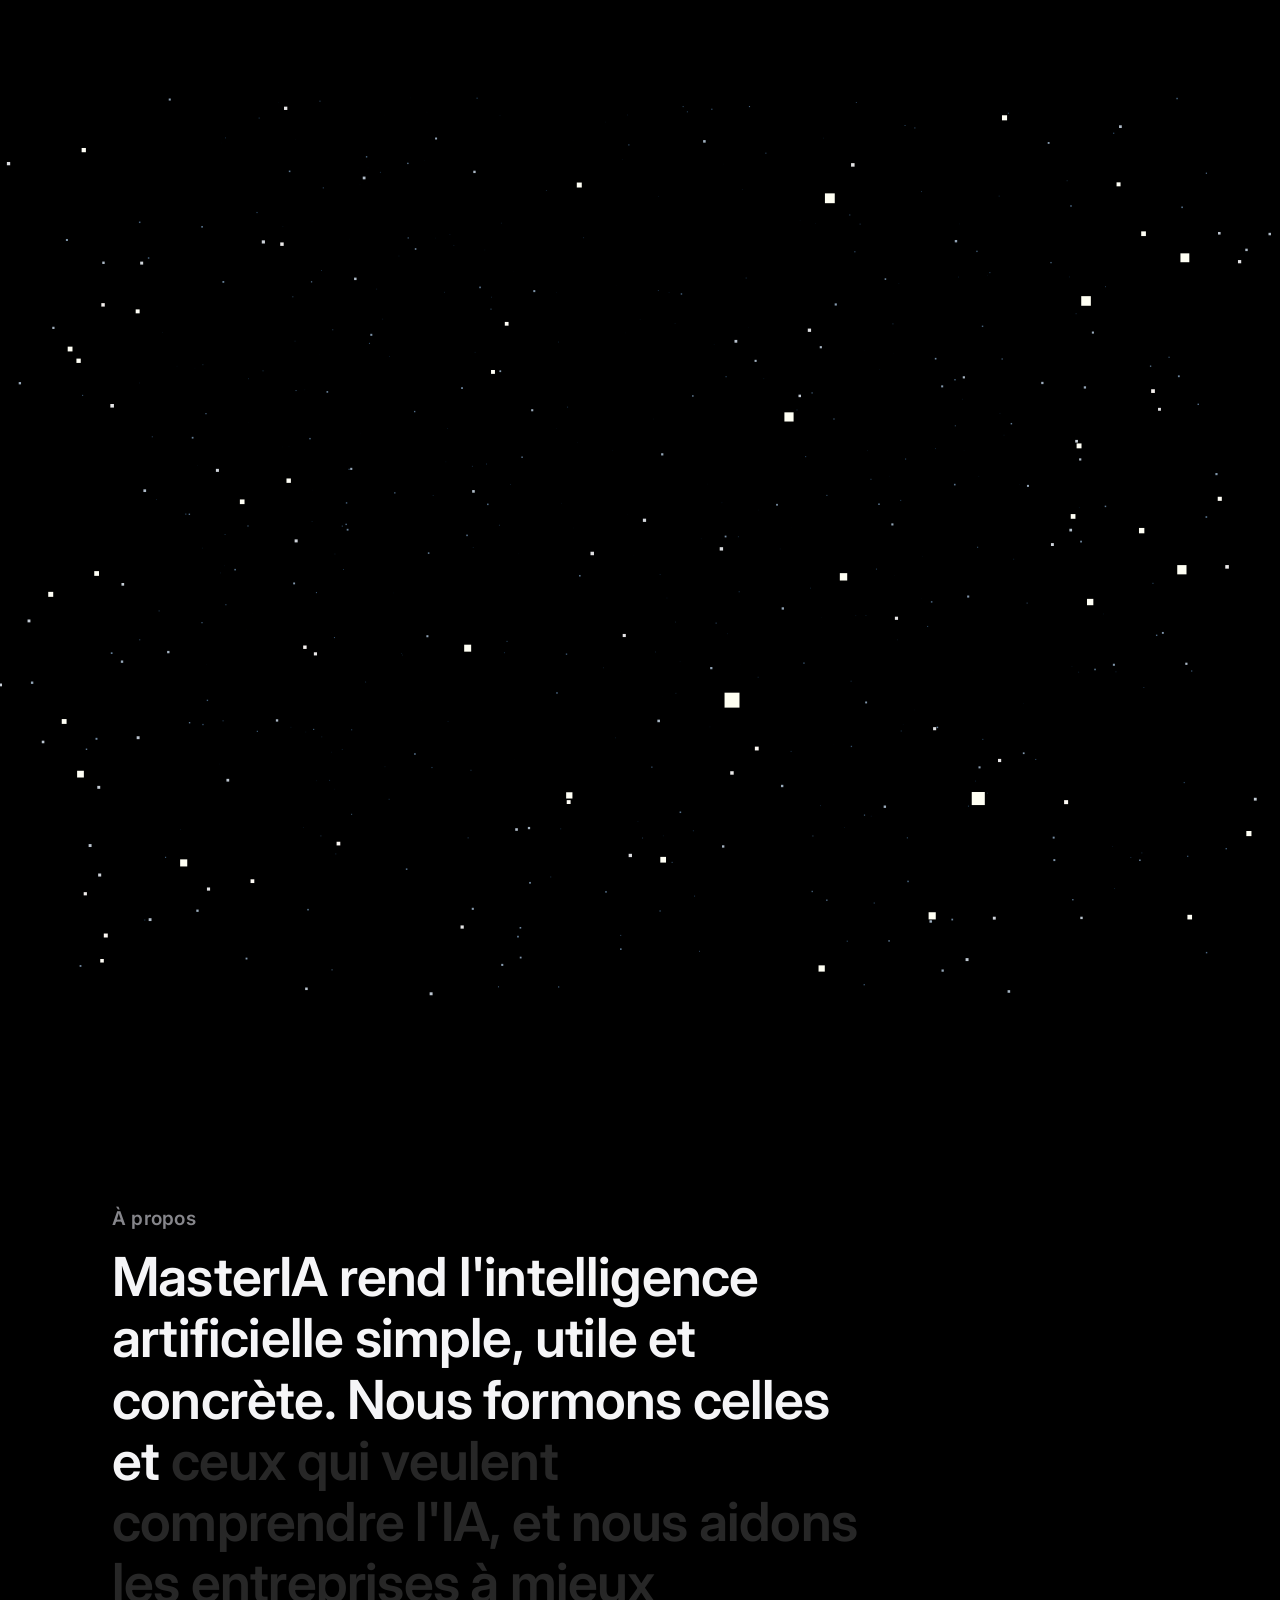
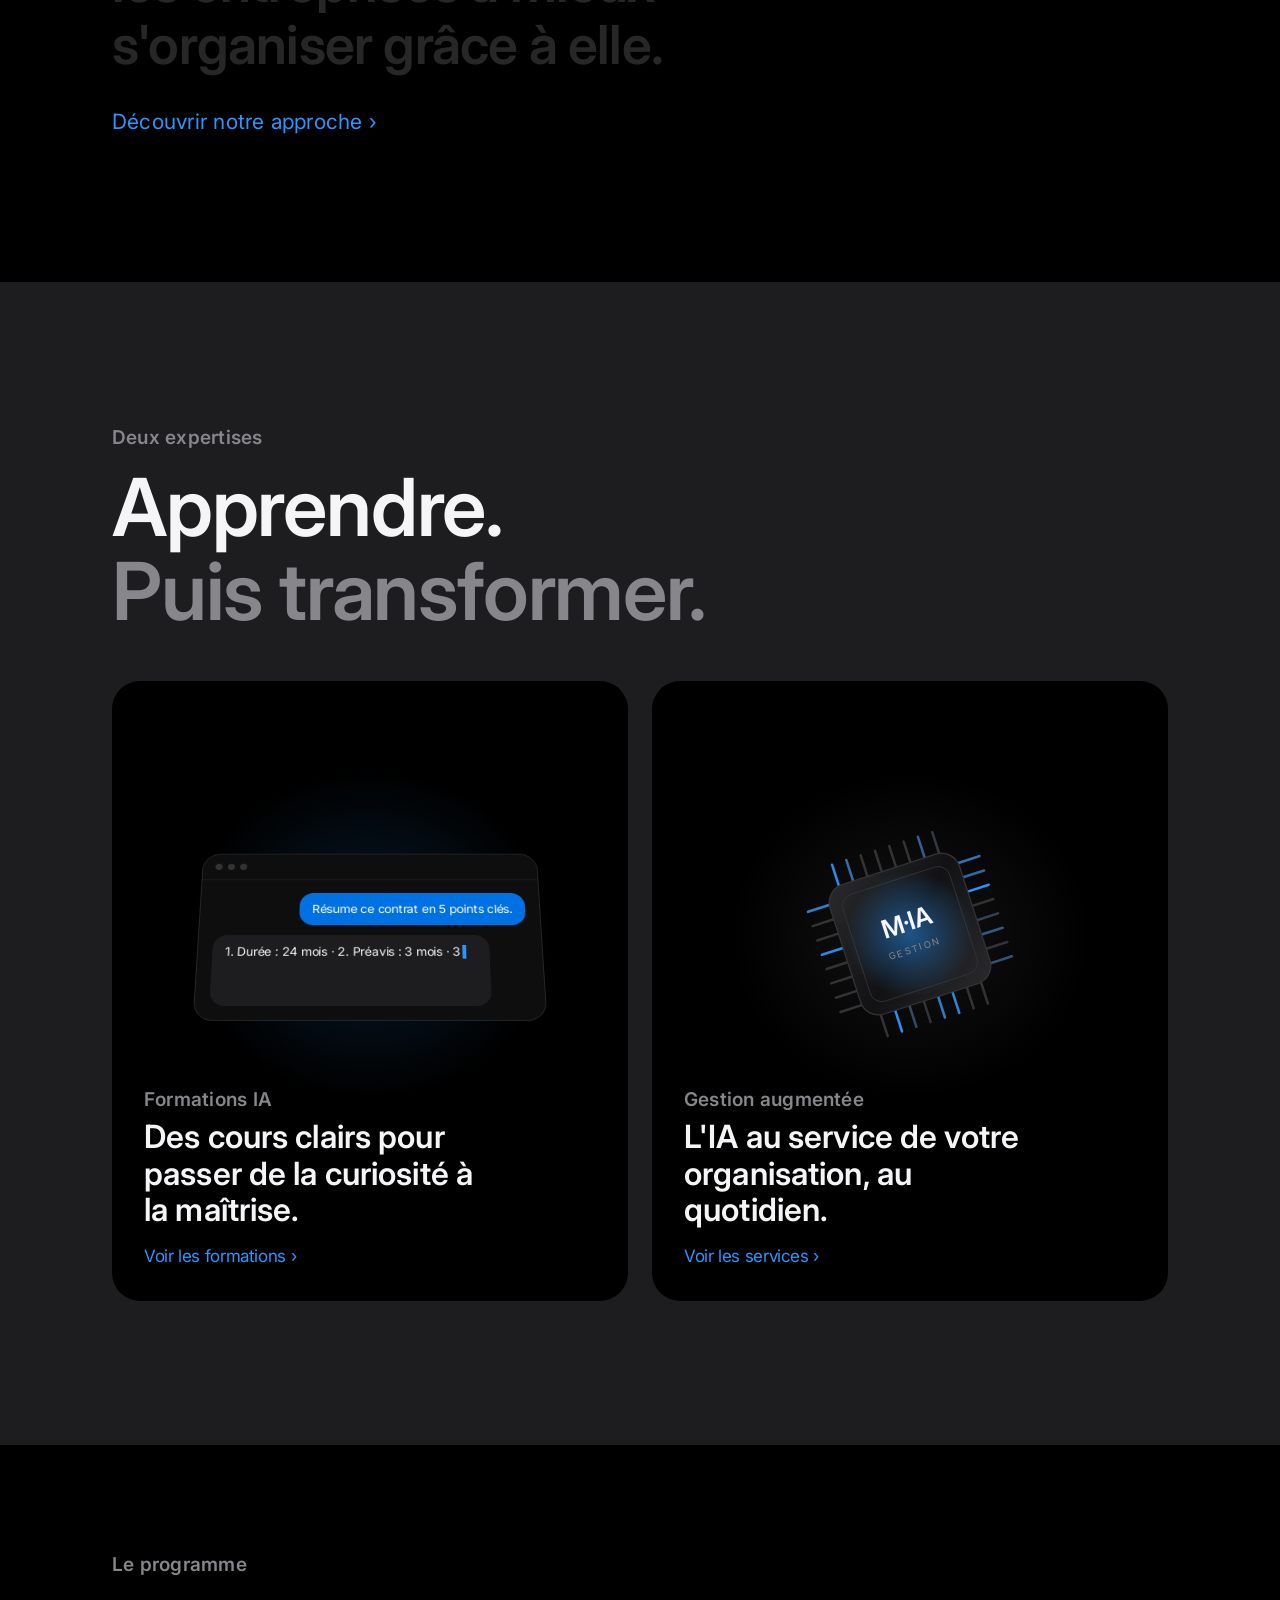
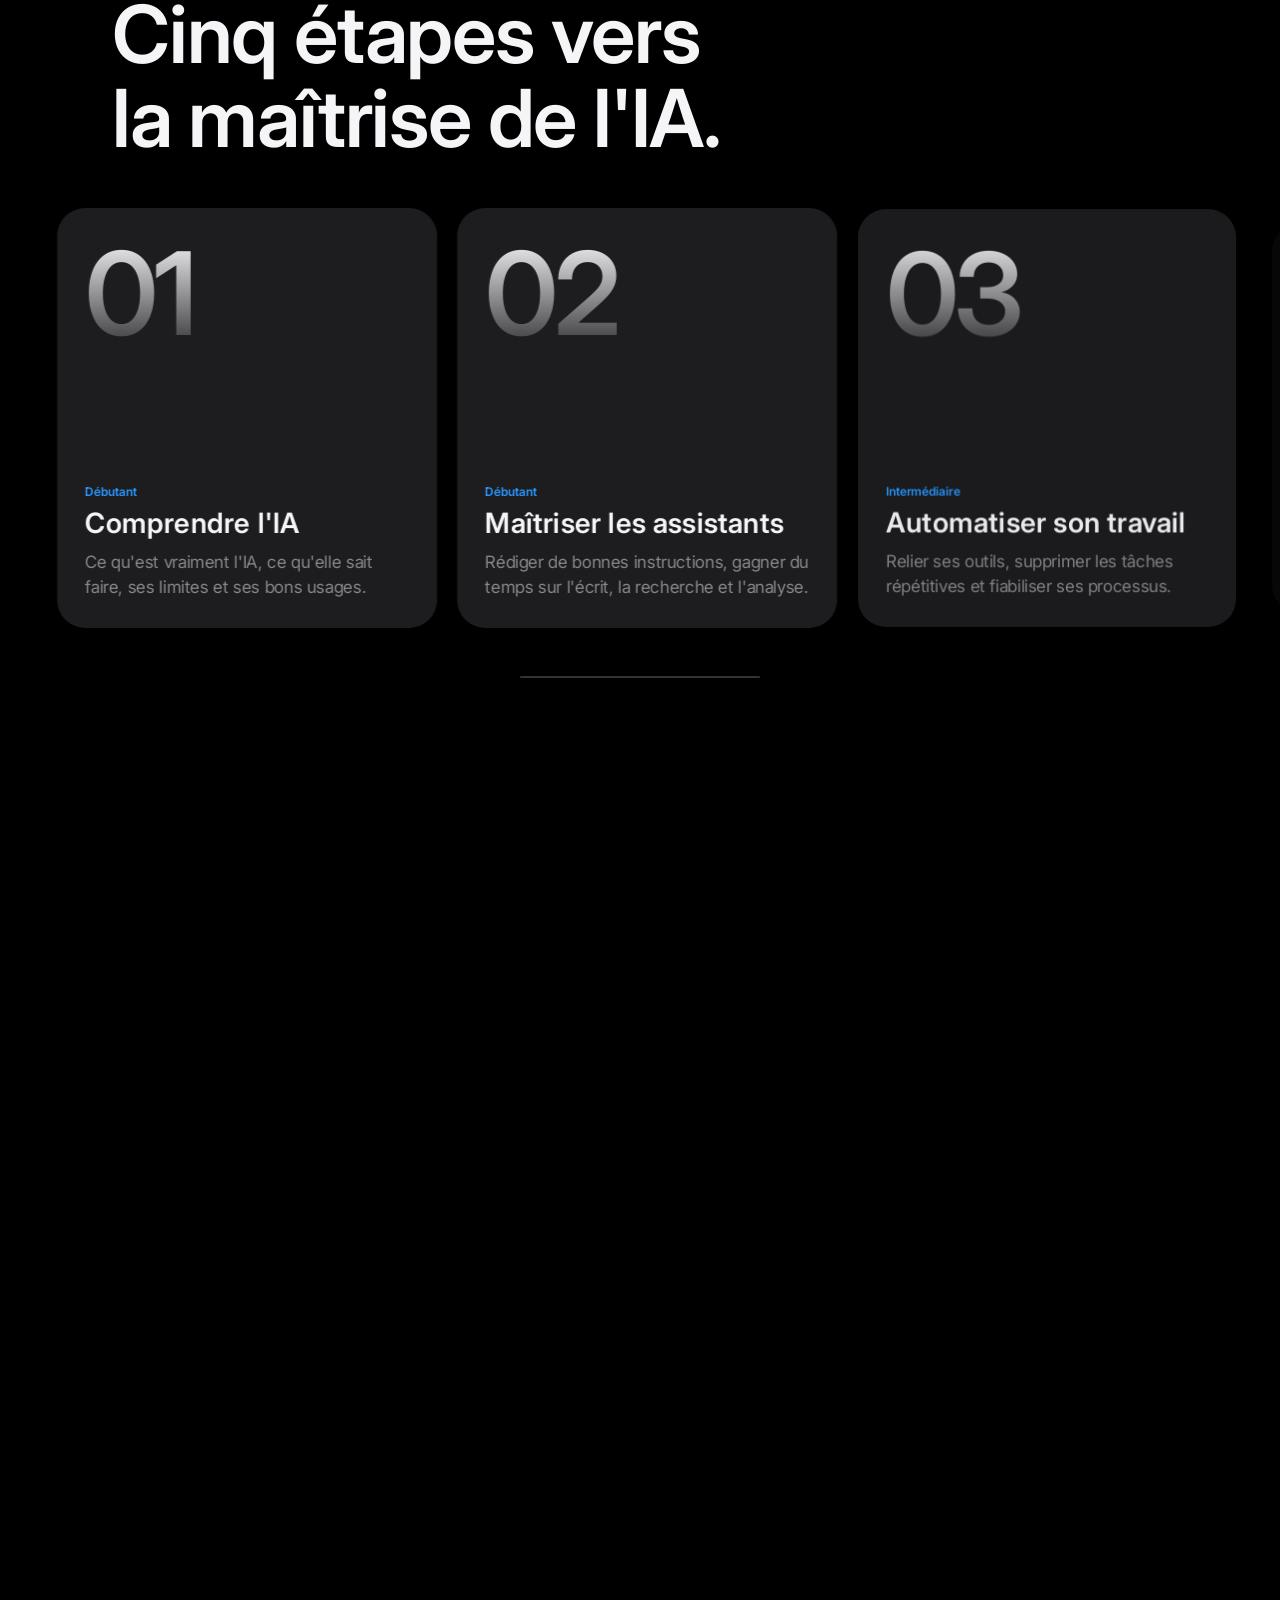
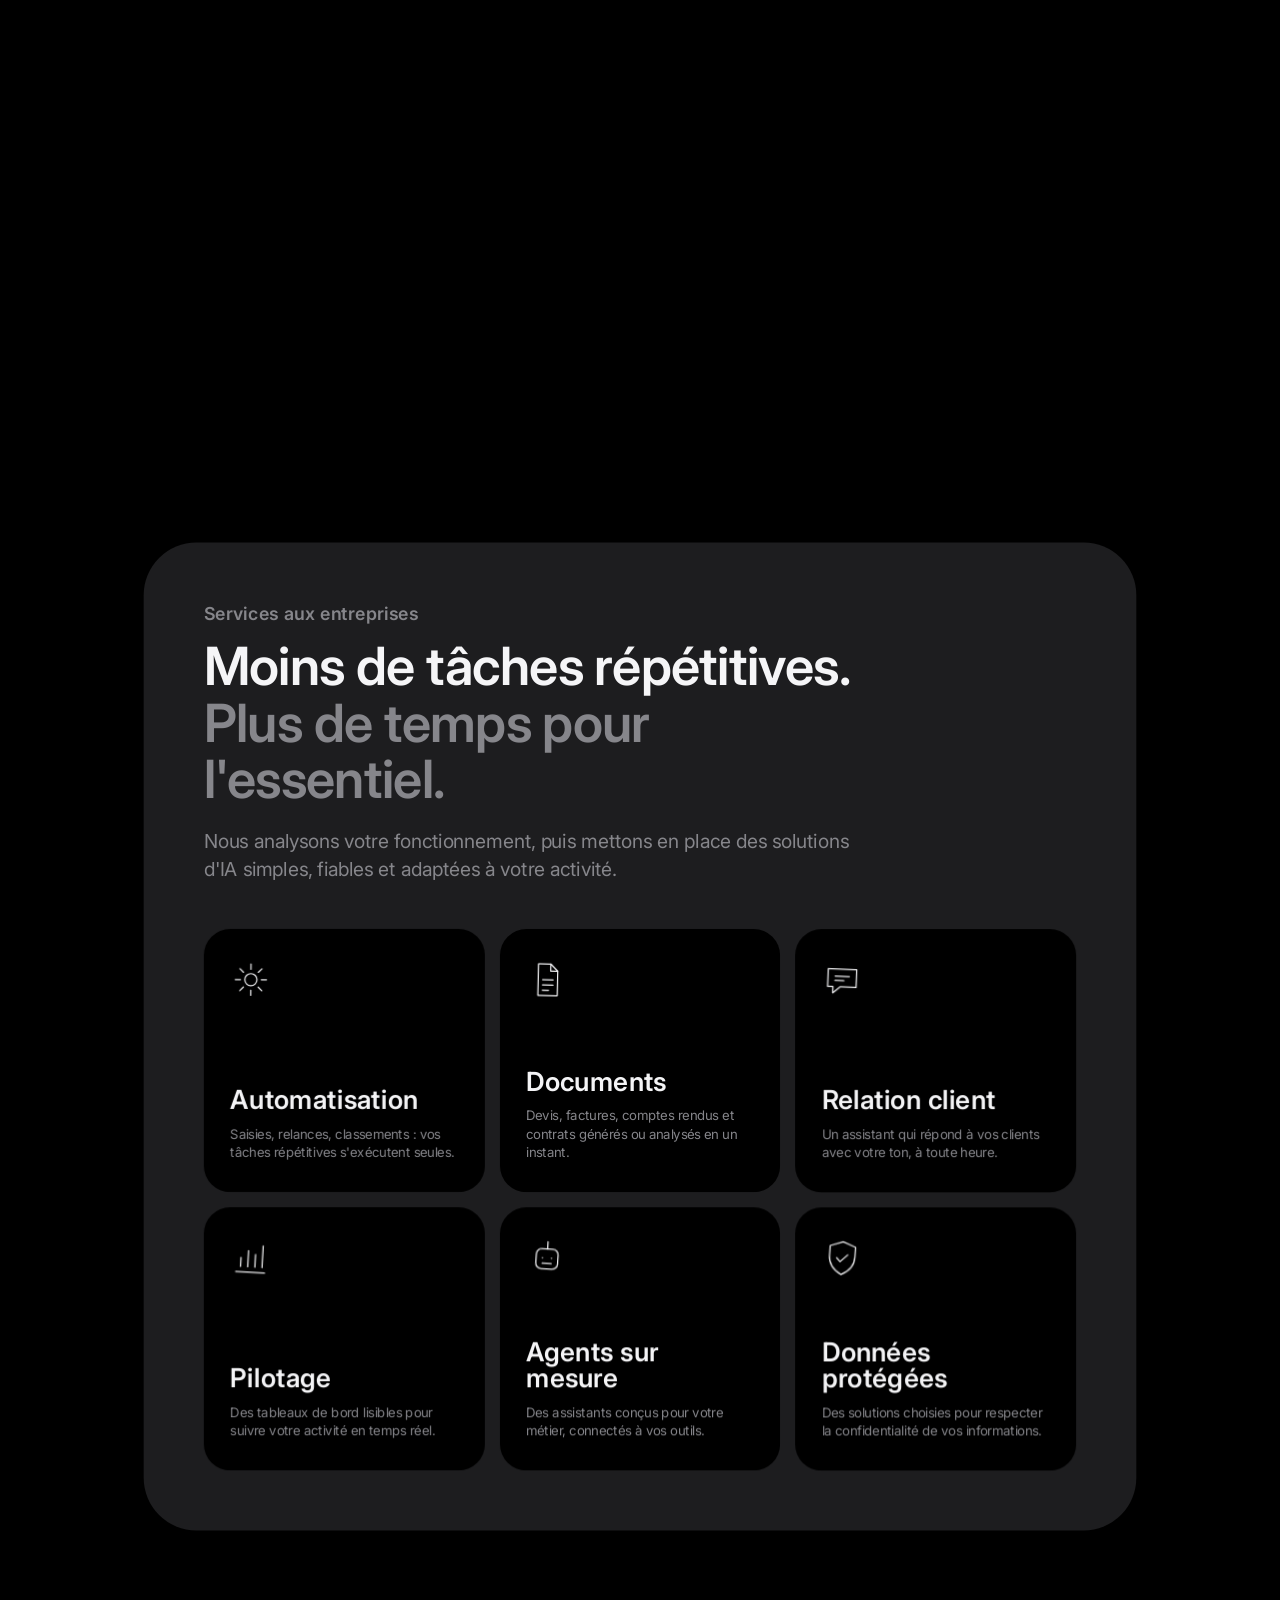
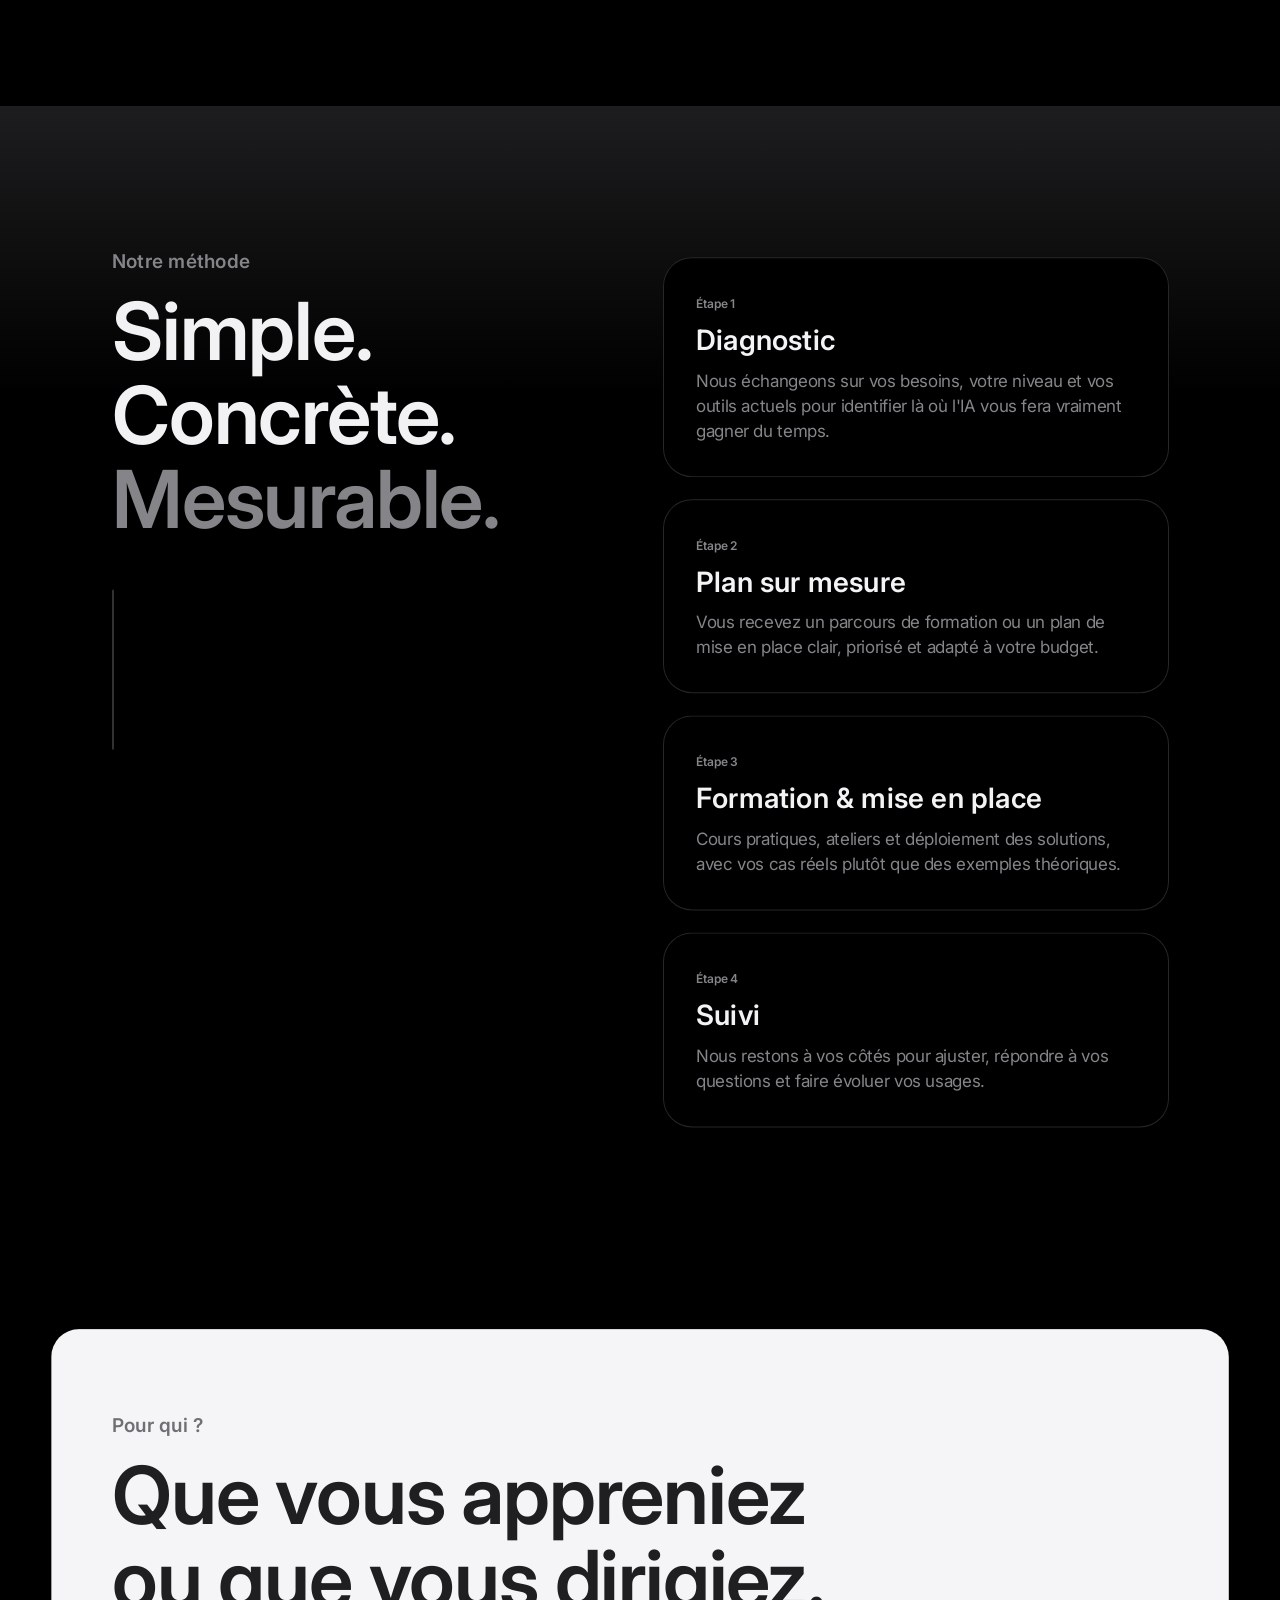
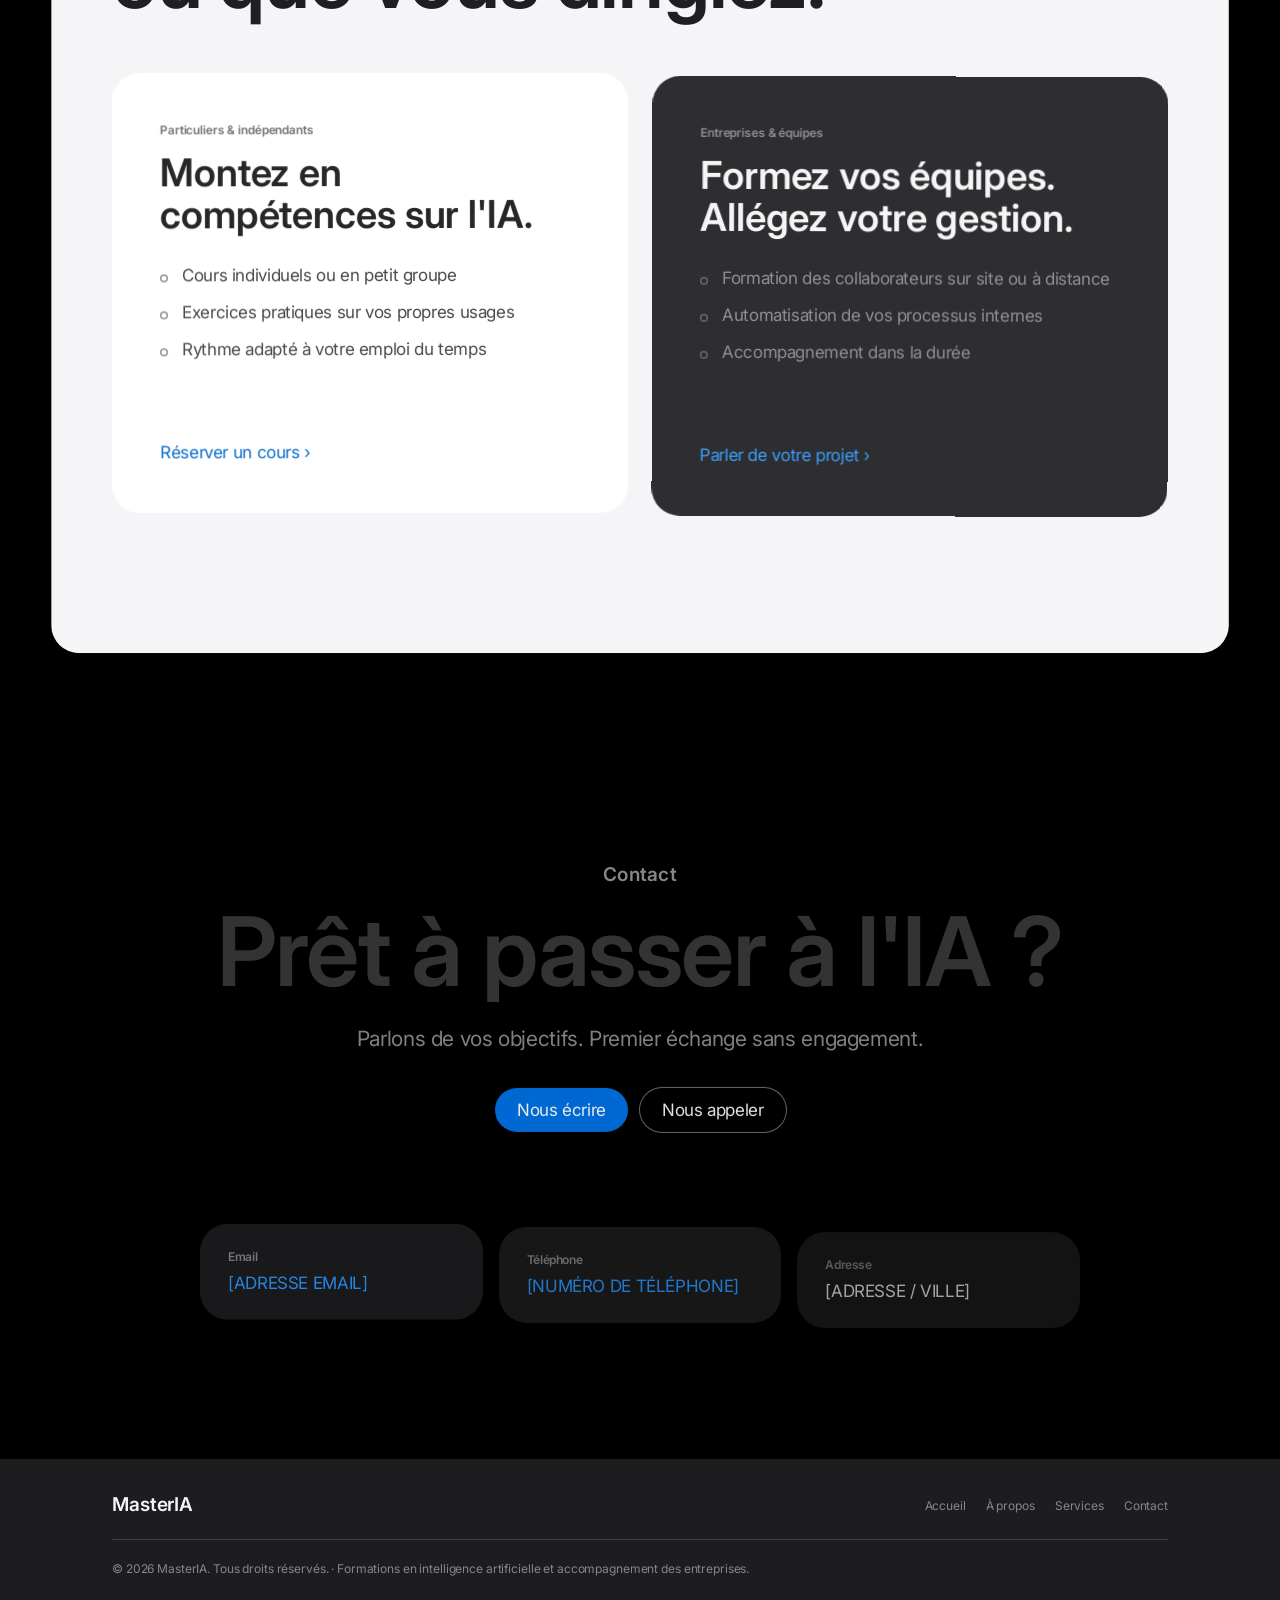
==== commit 1ecf71b7: "Page d'accueil MasterIA : Hero immersif et animations GSAP Co-Authored-By: Claude Opus 5.5 <noreply@" ====
--- a/index.html
+++ b/index.html
@@ -1,160 +1,366 @@
-<!DOCTYPE html>
+<!doctype html>
 <html lang="fr">
 <head>
-  <meta charset="UTF-8">
+  <meta charset="utf-8">
   <meta name="viewport" content="width=device-width, initial-scale=1">
-  <title>Bourbaki64 – Espaces verts et toiture à Pau (64)</title>
-  <meta name="description" content="Bourbaki64, auto-entrepreneur à Pau : création et entretien d'espaces verts, travaux de toiture. Intervention dans un rayon de 15 km. Devis gratuit.">
+  <title>MasterIA — Formations IA et gestion d'entreprise augmentée</title>
+  <meta name="description" content="MasterIA forme aux outils d'intelligence artificielle et aide les entreprises à simplifier leur gestion grâce à l'IA.">
+  <meta name="theme-color" content="#000000">
   <link rel="preconnect" href="https://fonts.googleapis.com">
   <link rel="preconnect" href="https://fonts.gstatic.com" crossorigin>
-  <link href="https://fonts.googleapis.com/css2?family=Inter:wght@400;600;700&family=Montserrat:wght@700;800&display=swap" rel="stylesheet">
+  <link href="https://fonts.googleapis.com/css2?family=Inter:wght@400;500;600&display=swap" rel="stylesheet">
   <link rel="stylesheet" href="css/style.css">
-  <link rel="icon" href="data:image/svg+xml,<svg viewBox='0 0 40 40' aria-hidden='true'><path d='M4 20 20 6l16 14' fill='none' stroke='%2337424d' stroke-width='3.5' stroke-linecap='round' stroke-linejoin='round'/><path d='M20 34c-7 0-10-6-8-12 6 0 10 4 8 12Zm0 0c7 0 10-6 8-12-6 0-10 4-8 12Z' fill='%232f6b3a'/></svg>">
 </head>
 <body>
-<header class="header">
-  <div class="container header__inner">
-    <a href="index.html" class="logo"><svg viewBox="0 0 40 40" aria-hidden="true"><path d="M4 20 20 6l16 14" fill="none" stroke="#37424d" stroke-width="3.5" stroke-linecap="round" stroke-linejoin="round"/><path d="M20 34c-7 0-10-6-8-12 6 0 10 4 8 12Zm0 0c7 0 10-6 8-12-6 0-10 4-8 12Z" fill="#2f6b3a"/></svg><span>Bourbaki<em>64</em></span></a>
-    <button class="burger" aria-label="Ouvrir le menu" aria-expanded="false"><span></span><span></span><span></span></button>
-    <nav class="nav" aria-label="Navigation principale">
-      <ul>
-        <li><a href="index.html" class="actif">Accueil</a></li>
-        <li class="dropdown">
-          <button type="button" aria-expanded="false">Services</button>
-          <div class="dropdown__menu">
-            <a href="espaces-verts.html">Espaces verts</a>
-            <a href="toiture.html">Travaux de toiture</a>
-          </div>
-        </li>
-        <li><a href="contact.html" class="nav__cta">Contact &amp; devis</a></li>
-      </ul>
-    </nav>
+
+  <!-- Préchargeur -->
+  <div class="loader" aria-hidden="true">
+    <div class="loader__word"><span>M</span><span>a</span><span>s</span><span>t</span><span>e</span><span>r</span><span class="is-accent">I</span><span class="is-accent">A</span></div>
+    <div class="loader__bar"><i></i></div>
   </div>
-</header>
-<main>
-
-<section class="hero">
-  <div class="container">
-    <span class="eyebrow" style="color:#b9e3b2">Paysagiste &amp; couvreur à Pau (64)</span>
-    <h1>Du jardin jusqu’au toit,<br>un seul artisan de confiance.</h1>
-    <p class="lead">Création et entretien d’espaces verts, réparation et rénovation de toitures : je m’occupe de l’extérieur de votre maison à Pau et dans un rayon de 15 km, avec soin, réactivité et des prix justes.</p>
-    <div class="hero__actions">
-      <a href="contact.html" class="btn btn--primaire">Demander un devis gratuit</a>
-      <a href="#services" class="btn btn--contour">Découvrir mes services</a>
+
+  <!-- Navigation globale -->
+  <header class="gnav">
+    <div class="gnav__inner">
+      <a href="#top" class="gnav__logo" aria-label="MasterIA, accueil">
+        <svg viewBox="0 0 24 24" width="18" height="18" aria-hidden="true"><circle cx="12" cy="12" r="10" fill="none" stroke="currentColor" stroke-width="1.6"/><circle cx="12" cy="12" r="3.2" fill="currentColor"/></svg>
+      </a>
+      <nav class="gnav__links" aria-label="Navigation principale">
+        <a href="#top" aria-current="page">Accueil</a>
+        <a href="#apropos">À propos</a>
+        <a href="#formations">Formations</a>
+        <a href="#gestion">Services</a>
+        <a href="#methode">Méthode</a>
+        <a href="#contact">Contact</a>
+      </nav>
+      <button class="gnav__burger" aria-label="Ouvrir le menu" aria-expanded="false"><span></span><span></span></button>
     </div>
-    <div class="hero__badges">
-      <div><svg viewBox="0 0 24 24" fill="none" stroke="currentColor" stroke-width="2.4" stroke-linecap="round" stroke-linejoin="round"><path d="M20 6 9 17l-5-5"/></svg> Devis gratuit sous 48 h</div>
-      <div><svg viewBox="0 0 24 24" fill="none" stroke="currentColor" stroke-width="2.4" stroke-linecap="round" stroke-linejoin="round"><path d="M20 6 9 17l-5-5"/></svg> Particuliers &amp; professionnels</div>
-      <div><svg viewBox="0 0 24 24" fill="none" stroke="currentColor" stroke-width="2.4" stroke-linecap="round" stroke-linejoin="round"><path d="M20 6 9 17l-5-5"/></svg> Pau &amp; 15 km alentour</div>
+    <div class="gnav__mobile">
+      <a href="#top">Accueil</a>
+      <a href="#apropos">À propos</a>
+      <a href="#formations">Formations</a>
+      <a href="#gestion">Services</a>
+      <a href="#methode">Méthode</a>
+      <a href="#contact">Contact</a>
+    </div>
+  </header>
+
+  <!-- Bandeau d'annonce -->
+  <div class="strip">
+    <p><span class="new">Nouveau</span> Sessions de formation IA pour les équipes, en présentiel ou à distance. <a href="#formations" class="link">Découvrir le programme ›</a></p>
+  </div>
+
+  <!-- Navigation locale -->
+  <div class="lnav-wrap">
+    <div class="lnav">
+      <a href="#top" class="lnav__name">MasterIA</a>
+      <div class="lnav__right">
+        <a href="#formations" class="lnav__link">Formations</a>
+        <a href="#gestion" class="lnav__link">Gestion IA</a>
+        <a href="#methode" class="lnav__link">Méthode</a>
+        <a href="#contact" class="pill pill--blue magnetic">Prendre rendez-vous</a>
+      </div>
     </div>
   </div>
-</section>
-
-<section class="section section--alt" id="services">
-  <div class="container">
-    <div class="section__intro">
-      <span class="eyebrow">Mes services</span>
-      <h2>Deux métiers, une même exigence</h2>
-      <p>Que ce soit pour embellir votre jardin ou protéger votre maison, je vous accompagne de l’étude du projet jusqu’à la fin du chantier.</p>
+
+  <main id="top">
+
+    <!-- HERO -->
+    <section class="hero" aria-label="Introduction">
+      <div class="hero__stage">
+        <canvas class="hero__canvas" aria-hidden="true"></canvas>
+        <div class="hero__halo" aria-hidden="true"></div>
+      </div>
+      <div class="hero__content">
+        <p class="hero__label"><span class="mask"><span>MasterIA</span></span></p>
+        <h1 class="hero__title">
+          <span class="mask"><span>L'intelligence</span></span>
+          <span class="mask"><span>artificielle, <em>maîtrisée.</em></span></span>
+        </h1>
+        <p class="hero__sub"><span class="mask"><span>Apprenez l'IA. Simplifiez votre entreprise.</span></span></p>
+        <div class="hero__cta">
+          <span class="capsule">Formations &amp; accompagnement sur mesure</span>
+          <a href="#contact" class="pill pill--blue pill--lg magnetic">Prendre rendez-vous</a>
+        </div>
+      </div>
+      <div class="hero__scroll" aria-hidden="true"><span>Défiler</span><i></i></div>
+    </section>
+
+    <!-- MANIFESTE -->
+    <section class="manifesto" id="apropos" aria-label="À propos">
+      <div class="container">
+        <p class="eyebrow">À propos</p>
+        <p class="manifesto__text" data-split>
+          MasterIA rend l'intelligence artificielle simple, utile et concrète. Nous formons celles et ceux qui veulent comprendre l'IA, et nous aidons les entreprises à mieux s'organiser grâce à elle.
+        </p>
+        <a href="#methode" class="link link--lg">Découvrir notre approche ›</a>
+      </div>
+    </section>
+
+    <!-- DEUX PILIERS -->
+    <section class="pillars band-carbon" aria-label="Nos deux expertises">
+      <div class="container">
+        <header class="section-head reveal">
+          <p class="eyebrow">Deux expertises</p>
+          <h2 class="h-display">Apprendre.<br><span class="muted">Puis transformer.</span></h2>
+        </header>
+
+        <div class="pillars__grid">
+          <article class="frame frame--learn reveal-frame">
+            <div class="frame__visual parallax" data-speed="-0.12" aria-hidden="true">
+              <div class="screen">
+                <div class="screen__bar"><i></i><i></i><i></i></div>
+                <div class="screen__body">
+                  <div class="screen__msg screen__msg--user">Résume ce contrat en 5 points clés.</div>
+                  <div class="screen__msg screen__msg--ai">
+                    <span class="typing" data-text="1. Durée : 24 mois  ·  2. Préavis : 3 mois  ·  3. Tarif révisable chaque année  ·  4. Clause de confidentialité  ·  5. Résiliation possible sous conditions."></span>
+                  </div>
+                </div>
+              </div>
+            </div>
+            <div class="frame__copy">
+              <p class="product-label">Formations IA</p>
+              <h3 class="h-frame">Des cours clairs pour passer de la curiosité à la maîtrise.</h3>
+              <a href="#formations" class="link">Voir les formations ›</a>
+            </div>
+          </article>
+
+          <article class="frame frame--manage reveal-frame">
+            <div class="frame__visual parallax" data-speed="-0.12" aria-hidden="true">
+              <svg class="chip" viewBox="0 0 300 300">
+                <defs>
+                  <linearGradient id="chipFace" x1="0" y1="0" x2="1" y2="1">
+                    <stop offset="0" stop-color="#2a2a2d"/><stop offset=".5" stop-color="#121214"/><stop offset="1" stop-color="#2a2a2d"/>
+                  </linearGradient>
+                  <radialGradient id="chipCore" cx=".5" cy=".5" r=".5">
+                    <stop offset="0" stop-color="#2997ff" stop-opacity=".55"/><stop offset="1" stop-color="#2997ff" stop-opacity="0"/>
+                  </radialGradient>
+                </defs>
+                <g class="chip__pins" stroke="#6e6e73" stroke-width="3" stroke-linecap="round"></g>
+                <rect x="70" y="70" width="160" height="160" rx="22" fill="url(#chipFace)" stroke="#333336" stroke-width="1.5"/>
+                <rect x="84" y="84" width="132" height="132" rx="14" fill="none" stroke="#333336"/>
+                <circle class="chip__glow" cx="150" cy="150" r="70" fill="url(#chipCore)"/>
+                <text x="150" y="146" text-anchor="middle" fill="#f5f5f7" font-family="Inter, sans-serif" font-weight="600" font-size="30" letter-spacing="-.5">M·IA</text>
+                <text x="150" y="172" text-anchor="middle" fill="#86868b" font-family="Inter, sans-serif" font-size="11" letter-spacing="2">GESTION</text>
+              </svg>
+            </div>
+            <div class="frame__copy">
+              <p class="product-label">Gestion augmentée</p>
+              <h3 class="h-frame">L'IA au service de votre organisation, au quotidien.</h3>
+              <a href="#gestion" class="link">Voir les services ›</a>
+            </div>
+          </article>
+        </div>
+      </div>
+    </section>
+
+    <!-- PROGRAMME : défilement horizontal -->
+    <section class="program" id="formations" aria-label="Programme de formation">
+      <div class="program__pin">
+        <header class="program__head container">
+          <p class="eyebrow">Le programme</p>
+          <h2 class="h-display">Cinq étapes vers<br>la maîtrise de l'IA.</h2>
+        </header>
+        <div class="program__track">
+          <article class="course">
+            <span class="course__num">01</span>
+            <div>
+              <p class="course__level">Débutant</p>
+              <h3 class="course__title">Comprendre l'IA</h3>
+              <p class="course__text">Ce qu'est vraiment l'IA, ce qu'elle sait faire, ses limites et ses bons usages.</p>
+            </div>
+          </article>
+          <article class="course">
+            <span class="course__num">02</span>
+            <div>
+              <p class="course__level">Débutant</p>
+              <h3 class="course__title">Maîtriser les assistants</h3>
+              <p class="course__text">Rédiger de bonnes instructions, gagner du temps sur l'écrit, la recherche et l'analyse.</p>
+            </div>
+          </article>
+          <article class="course">
+            <span class="course__num">03</span>
+            <div>
+              <p class="course__level">Intermédiaire</p>
+              <h3 class="course__title">Automatiser son travail</h3>
+              <p class="course__text">Relier ses outils, supprimer les tâches répétitives et fiabiliser ses processus.</p>
+            </div>
+          </article>
+          <article class="course">
+            <span class="course__num">04</span>
+            <div>
+              <p class="course__level">Avancé</p>
+              <h3 class="course__title">Créer ses agents IA</h3>
+              <p class="course__text">Concevoir des assistants spécialisés adaptés à votre métier et à vos données.</p>
+            </div>
+          </article>
+          <article class="course">
+            <span class="course__num">05</span>
+            <div>
+              <p class="course__level">Avancé</p>
+              <h3 class="course__title">Piloter par la donnée</h3>
+              <p class="course__text">Transformer vos chiffres en tableaux de bord et en décisions éclairées.</p>
+            </div>
+          </article>
+          <article class="course course--cta">
+            <p class="product-label">Particuliers, indépendants, équipes</p>
+            <h3 class="course__title">Un parcours adapté à votre niveau.</h3>
+            <a href="#contact" class="pill pill--blue magnetic">Demander le programme</a>
+          </article>
+        </div>
+        <div class="program__progress" aria-hidden="true"><i></i></div>
+      </div>
+    </section>
+
+    <!-- GESTION : panneau + tuiles -->
+    <section class="manage" id="gestion" aria-label="Services de gestion">
+      <div class="container">
+        <div class="panel">
+          <header class="panel__head reveal">
+            <p class="eyebrow">Services aux entreprises</p>
+            <h2 class="h-panel">Moins de tâches répétitives.<br><span class="muted">Plus de temps pour l'essentiel.</span></h2>
+            <p class="panel__lead">Nous analysons votre fonctionnement, puis mettons en place des solutions d'IA simples, fiables et adaptées à votre activité.</p>
+          </header>
+
+          <div class="tiles">
+            <article class="tile">
+              <svg class="tile__icon" viewBox="0 0 48 48" aria-hidden="true"><path d="M24 6v6M24 36v6M6 24h6M36 24h6M11.3 11.3l4.2 4.2M32.5 32.5l4.2 4.2M11.3 36.7l4.2-4.2M32.5 15.5l4.2-4.2"/><circle cx="24" cy="24" r="7"/></svg>
+              <h3 class="tile__stat">Automatisation</h3>
+              <p class="tile__text">Saisies, relances, classements : vos tâches répétitives s'exécutent seules.</p>
+            </article>
+            <article class="tile">
+              <svg class="tile__icon" viewBox="0 0 48 48" aria-hidden="true"><path d="M14 6h14l8 8v28H14z"/><path d="M28 6v8h8M19 24h12M19 30h12M19 36h7"/></svg>
+              <h3 class="tile__stat">Documents</h3>
+              <p class="tile__text">Devis, factures, comptes rendus et contrats générés ou analysés en un instant.</p>
+            </article>
+            <article class="tile">
+              <svg class="tile__icon" viewBox="0 0 48 48" aria-hidden="true"><path d="M8 12h32v20H22l-8 7v-7H8z"/><path d="M16 20h16M16 25h10"/></svg>
+              <h3 class="tile__stat">Relation client</h3>
+              <p class="tile__text">Un assistant qui répond à vos clients avec votre ton, à toute heure.</p>
+            </article>
+            <article class="tile">
+              <svg class="tile__icon" viewBox="0 0 48 48" aria-hidden="true"><path d="M8 40h32"/><path d="M13 34V24M21 34V16M29 34V20M37 34V10"/></svg>
+              <h3 class="tile__stat">Pilotage</h3>
+              <p class="tile__text">Des tableaux de bord lisibles pour suivre votre activité en temps réel.</p>
+            </article>
+            <article class="tile">
+              <svg class="tile__icon" viewBox="0 0 48 48" aria-hidden="true"><rect x="12" y="14" width="24" height="22" rx="6"/><path d="M24 6v8M19 24h.01M29 24h.01M19 30h10"/></svg>
+              <h3 class="tile__stat">Agents sur mesure</h3>
+              <p class="tile__text">Des assistants conçus pour votre métier, connectés à vos outils.</p>
+            </article>
+            <article class="tile">
+              <svg class="tile__icon" viewBox="0 0 48 48" aria-hidden="true"><path d="M24 6l14 5v11c0 9-6 16-14 20-8-4-14-11-14-20V11z"/><path d="M18 24l4 4 8-8"/></svg>
+              <h3 class="tile__stat">Données protégées</h3>
+              <p class="tile__text">Des solutions choisies pour respecter la confidentialité de vos informations.</p>
+            </article>
+          </div>
+        </div>
+      </div>
+    </section>
+
+    <!-- MÉTHODE -->
+    <section class="method band-carbon" id="methode" aria-label="Notre méthode">
+      <div class="container method__grid">
+        <div class="method__sticky">
+          <p class="eyebrow">Notre méthode</p>
+          <h2 class="h-display">Simple.<br>Concrète.<br><span class="muted">Mesurable.</span></h2>
+          <div class="method__line" aria-hidden="true"><i></i></div>
+        </div>
+        <ol class="method__steps">
+          <li class="step">
+            <span class="step__num">Étape 1</span>
+            <h3 class="step__title">Diagnostic</h3>
+            <p class="step__text">Nous échangeons sur vos besoins, votre niveau et vos outils actuels pour identifier là où l'IA vous fera vraiment gagner du temps.</p>
+          </li>
+          <li class="step">
+            <span class="step__num">Étape 2</span>
+            <h3 class="step__title">Plan sur mesure</h3>
+            <p class="step__text">Vous recevez un parcours de formation ou un plan de mise en place clair, priorisé et adapté à votre budget.</p>
+          </li>
+          <li class="step">
+            <span class="step__num">Étape 3</span>
+            <h3 class="step__title">Formation &amp; mise en place</h3>
+            <p class="step__text">Cours pratiques, ateliers et déploiement des solutions, avec vos cas réels plutôt que des exemples théoriques.</p>
+          </li>
+          <li class="step">
+            <span class="step__num">Étape 4</span>
+            <h3 class="step__title">Suivi</h3>
+            <p class="step__text">Nous restons à vos côtés pour ajuster, répondre à vos questions et faire évoluer vos usages.</p>
+          </li>
+        </ol>
+      </div>
+    </section>
+
+    <!-- POUR QUI : surface claire -->
+    <section class="audience" aria-label="Pour qui">
+      <div class="container">
+        <header class="section-head section-head--dark reveal">
+          <p class="eyebrow eyebrow--dark">Pour qui ?</p>
+          <h2 class="h-display">Que vous appreniez<br>ou que vous dirigiez.</h2>
+        </header>
+        <div class="audience__grid">
+          <article class="pale-card reveal-card">
+            <p class="pale-card__label">Particuliers &amp; indépendants</p>
+            <h3 class="pale-card__title">Montez en compétences sur l'IA.</h3>
+            <ul class="pale-card__list">
+              <li>Cours individuels ou en petit groupe</li>
+              <li>Exercices pratiques sur vos propres usages</li>
+              <li>Rythme adapté à votre emploi du temps</li>
+            </ul>
+            <a href="#contact" class="link link--cobalt">Réserver un cours ›</a>
+          </article>
+          <article class="pale-card pale-card--dark reveal-card">
+            <p class="pale-card__label">Entreprises &amp; équipes</p>
+            <h3 class="pale-card__title">Formez vos équipes. Allégez votre gestion.</h3>
+            <ul class="pale-card__list">
+              <li>Formation des collaborateurs sur site ou à distance</li>
+              <li>Automatisation de vos processus internes</li>
+              <li>Accompagnement dans la durée</li>
+            </ul>
+            <a href="#contact" class="link">Parler de votre projet ›</a>
+          </article>
+        </div>
+      </div>
+    </section>
+
+    <!-- CTA / CONTACT -->
+    <section class="cta" id="contact" aria-label="Contact">
+      <div class="cta__glow" aria-hidden="true"></div>
+      <div class="container cta__inner">
+        <p class="eyebrow">Contact</p>
+        <h2 class="cta__title" data-fill>Prêt à passer à l'IA&nbsp;?</h2>
+        <p class="cta__sub">Parlons de vos objectifs. Premier échange sans engagement.</p>
+        <div class="cta__actions">
+          <a href="mailto:[ADRESSE EMAIL]" class="pill pill--blue pill--lg magnetic">Nous écrire</a>
+          <a href="tel:[NUMÉRO DE TÉLÉPHONE]" class="pill pill--outline pill--lg magnetic">Nous appeler</a>
+        </div>
+        <dl class="contact-grid">
+          <div><dt>Email</dt><dd><a href="mailto:[ADRESSE EMAIL]" class="link">[ADRESSE EMAIL]</a></dd></div>
+          <div><dt>Téléphone</dt><dd><a href="tel:[NUMÉRO DE TÉLÉPHONE]" class="link">[NUMÉRO DE TÉLÉPHONE]</a></dd></div>
+          <div><dt>Adresse</dt><dd>[ADRESSE / VILLE]</dd></div>
+        </dl>
+      </div>
+    </section>
+
+  </main>
+
+  <footer class="footer">
+    <div class="container">
+      <div class="footer__top">
+        <a href="#top" class="footer__brand">MasterIA</a>
+        <nav class="footer__nav" aria-label="Pied de page">
+          <a href="#top">Accueil</a>
+          <a href="#apropos">À propos</a>
+          <a href="#gestion">Services</a>
+          <a href="#contact">Contact</a>
+        </nav>
+      </div>
+      <p class="footer__legal">© <span data-year>2026</span> MasterIA. Tous droits réservés. · Formations en intelligence artificielle et accompagnement des entreprises.</p>
     </div>
-    <div class="services">
-      <article class="carte-service carte-service--vert">
-        <div class="carte-service__visuel"><svg viewBox="0 0 24 24" fill="none" stroke="currentColor" stroke-width="1.6" stroke-linecap="round" stroke-linejoin="round"><path d="M11 20A7 7 0 0 1 9.8 6.1C15.5 5 17 4.48 19 2c1 2 2 4.18 2 8 0 5.5-4.78 10-10 10Z"/><path d="M2 21c0-3 1.85-5.36 5.08-6C9.5 14.52 12 13 13 12"/></svg></div>
-        <div class="carte-service__corps">
-          <h3>Espaces verts</h3>
-          <p>Création, aménagement et entretien de jardins pour les particuliers et les professionnels.</p>
-          <ul>
-            <li>Tonte, taille de haies et d’arbustes</li>
-            <li>Création de massifs et engazonnement</li>
-            <li>Élagage, abattage et débroussaillage</li>
-            <li>Contrats d’entretien à l’année</li>
-          </ul>
-          <a href="espaces-verts.html" class="btn btn--primaire">Voir les prestations</a>
-        </div>
-      </article>
-      <article class="carte-service carte-service--toit">
-        <div class="carte-service__visuel"><svg viewBox="0 0 24 24" fill="none" stroke="currentColor" stroke-width="1.6" stroke-linecap="round" stroke-linejoin="round"><path d="M3 11 12 3l9 8"/><path d="M5 9.5V21h14V9.5"/><path d="M10 21v-6h4v6"/><path d="M16 5V3h2v4"/></svg></div>
-        <div class="carte-service__corps">
-          <h3>Travaux de toiture</h3>
-          <p>Entretien, réparation et rénovation de votre couverture pour une maison saine et étanche.</p>
-          <ul>
-            <li>Réparation de fuites et remplacement de tuiles</li>
-            <li>Démoussage et traitement hydrofuge</li>
-            <li>Pose et nettoyage de gouttières</li>
-            <li>Rénovation et réfection de toiture</li>
-          </ul>
-          <a href="toiture.html" class="btn btn--toit">Voir les prestations</a>
-        </div>
-      </article>
-    </div>
-  </div>
-</section>
-
-<section class="section">
-  <div class="container">
-    <div class="section__intro">
-      <span class="eyebrow">Pourquoi me choisir</span>
-      <h2>Un artisan béarnais proche de vous</h2>
-    </div>
-    <div class="atouts">
-      <div class="atout"><div class="atout__icone"><svg viewBox="0 0 24 24" fill="none" stroke="currentColor" stroke-width="1.8" stroke-linecap="round" stroke-linejoin="round"><path d="M14 2H6a2 2 0 0 0-2 2v16a2 2 0 0 0 2 2h12a2 2 0 0 0 2-2V8Z"/><path d="M14 2v6h6M8 13h8M8 17h5"/></svg></div><h3>Devis gratuit</h3><p>Déplacement et devis détaillé offerts, sans engagement.</p></div>
-      <div class="atout"><div class="atout__icone"><svg viewBox="0 0 24 24" fill="none" stroke="currentColor" stroke-width="1.8" stroke-linecap="round" stroke-linejoin="round"><circle cx="12" cy="12" r="9"/><path d="M12 7v5l3 2"/></svg></div><h3>Réactivité</h3><p>Réponse rapide et intervention dans les meilleurs délais.</p></div>
-      <div class="atout"><div class="atout__icone"><svg viewBox="0 0 24 24" fill="none" stroke="currentColor" stroke-width="1.8" stroke-linecap="round" stroke-linejoin="round"><path d="M17 21v-2a4 4 0 0 0-4-4H5a4 4 0 0 0-4 4v2"/><circle cx="9" cy="7" r="4"/><path d="M23 21v-2a4 4 0 0 0-3-3.87M16 3.13a4 4 0 0 1 0 7.75"/></svg></div><h3>Interlocuteur unique</h3><p>Vous échangez directement avec la personne qui réalise les travaux.</p></div>
-      <div class="atout"><div class="atout__icone"><svg viewBox="0 0 24 24" fill="none" stroke="currentColor" stroke-width="1.8" stroke-linecap="round" stroke-linejoin="round"><path d="M12 22s8-4 8-10V5l-8-3-8 3v7c0 6 8 10 8 10Z"/><path d="m9 12 2 2 4-4"/></svg></div><h3>Travail assuré</h3><p>Responsabilité civile professionnelle et garantie décennale.</p></div>
-    </div>
-  </div>
-</section>
-
-<section class="section section--alt">
-  <div class="container">
-    <div class="section__intro" style="margin-bottom:0">
-      <span class="eyebrow">Zone d’intervention</span>
-      <h2>Pau et 15 km alentour</h2>
-      <p>J’interviens à Pau et dans les communes voisines : Lescar, Lons, Billère, Jurançon, Gelos, Bizanos, Idron, Lée, Serres-Castet, Montardon, Gan, Morlaàs… Vous êtes un peu plus loin ? Contactez-moi, on en parle.</p>
-    </div>
-  </div>
-</section>
-
-<section class="cta">
-  <div class="container">
-    <h2>Un projet pour votre jardin ou votre toiture ?</h2>
-    <p>Décrivez-moi votre besoin, je vous recontacte rapidement avec un devis clair et sans surprise.</p>
-    <a href="contact.html" class="btn btn--primaire" style="background:#fff;color:var(--vert-fonce)">Demander un devis</a>
-    <a href="tel:+33639986464" class="btn btn--contour">Appeler le 06 39 98 64 64</a>
-  </div>
-</section>
-</main>
-<footer class="footer">
-  <div class="container">
-    <div class="footer__grille">
-      <div>
-        <a href="index.html" class="logo"><svg viewBox="0 0 40 40" aria-hidden="true"><path d="M4 20 20 6l16 14" fill="none" stroke="#37424d" stroke-width="3.5" stroke-linecap="round" stroke-linejoin="round"/><path d="M20 34c-7 0-10-6-8-12 6 0 10 4 8 12Zm0 0c7 0 10-6 8-12-6 0-10 4-8 12Z" fill="#2f6b3a"/></svg><span>Bourbaki<em>64</em></span></a>
-        <p>Auto-entrepreneur spécialisé dans la création et l’entretien d’espaces verts et les travaux de toiture. Un seul interlocuteur, du jardin jusqu’au toit.</p>
-      </div>
-      <div>
-        <h3>Navigation</h3>
-        <ul>
-          <li><a href="index.html">Accueil</a></li>
-          <li><a href="espaces-verts.html">Espaces verts</a></li>
-          <li><a href="toiture.html">Travaux de toiture</a></li>
-          <li><a href="contact.html">Contact &amp; devis</a></li>
-        </ul>
-      </div>
-      <div>
-        <h3>Contact</h3>
-        <ul>
-          <li><a href="tel:+33639986464">06 39 98 64 64</a></li>
-          <li><a href="mailto:contact@bourbaki64.fr">contact@bourbaki64.fr</a></li>
-          <li>Pau et 15 km alentour</li>
-        </ul>
-      </div>
-    </div>
-    <div class="footer__bas">
-      <span>© <span class="annee">2026</span> Bourbaki64 – Entreprise individuelle · SIRET : 912 345 678 00014</span>
-      <span>TVA non applicable, art. 293 B du CGI</span>
-    </div>
-  </div>
-</footer>
-<script src="js/main.js"></script>
+  </footer>
+
+  <script src="js/vendor/gsap.min.js"></script>
+  <script src="js/vendor/ScrollTrigger.min.js"></script>
+  <script src="js/main.js"></script>
 </body>
 </html>
--- a/css/style.css
+++ b/css/style.css
@@ -1,224 +1,484 @@
-/* ===== Variables ===== */
+/* =========================================================
+   MasterIA — feuille de style
+   Direction artistique : galerie sombre, scène noire,
+   typographie sculpturale, bleu réservé aux actions.
+   ========================================================= */
+
 :root {
-  --vert: #2f6b3a;
-  --vert-fonce: #1f4a28;
-  --vert-clair: #e8f1e6;
-  --ardoise: #37424d;
-  --ardoise-fonce: #232b33;
-  --tuile: #b5522f;
-  --texte: #24292e;
-  --texte-doux: #5b646d;
-  --fond: #ffffff;
-  --fond-alt: #f5f6f3;
-  --bord: #dfe3dc;
-  --rayon: 10px;
-  --ombre: 0 6px 24px rgba(0, 0, 0, .08);
-  --max: 1140px;
-}
-
+  /* Couleurs */
+  --color-obsidian: #000000;
+  --color-graphite: #0e0e0e;
+  --color-carbon: #1d1d1f;
+  --gradient-carbon: linear-gradient(#1d1d1f, #000000 288px);
+  --color-steel: #333336;
+  --color-slate: #6e6e73;
+  --color-ash: #86868b;
+  --color-porcelain: #f5f5f7;
+  --color-white: #ffffff;
+  --color-apple-blue: #0071e3;
+  --color-electric-link: #2997ff;
+  --color-cobalt-link: #0066cc;
+  --color-copper-new: #b64400;
+  --color-optical-yellow: #ffd500;
+
+  /* Typographie */
+  --font-text: 'SF Pro Text', Inter, ui-sans-serif, system-ui, -apple-system, BlinkMacSystemFont, "Segoe UI", Roboto, sans-serif;
+  --font-display: 'SF Pro Display', Inter, ui-sans-serif, system-ui, -apple-system, BlinkMacSystemFont, "Segoe UI", Roboto, sans-serif;
+
+  /* Rayons */
+  --radius-cards: 28px;
+  --radius-links: 10px;
+  --radius-pills: 9999px;
+  --radius-buttons: 170px;
+  --radius-navigation: 20px;
+  --radius-compact: 36px;
+
+  /* Contours */
+  --shadow-subtle: rgb(40, 40, 40) 0 0 0 1px;
+  --shadow-subtle-2: rgb(110, 110, 115) 0 0 0 1px;
+
+  --container: 1120px;
+  --gutter: clamp(16px, 4vw, 32px);
+  --ease: cubic-bezier(.22, 1, .36, 1);
+}
+
+/* ---------- Base ---------- */
 *, *::before, *::after { box-sizing: border-box; }
-html { scroll-behavior: smooth; }
+html { -webkit-text-size-adjust: 100%; }
 body {
   margin: 0;
-  font-family: "Inter", system-ui, -apple-system, "Segoe UI", Roboto, sans-serif;
-  color: var(--texte);
-  background: var(--fond);
-  line-height: 1.6;
+  background: var(--color-obsidian);
+  color: var(--color-porcelain);
+  font-family: var(--font-text);
   font-size: 17px;
-}
-img, svg { max-width: 100%; display: block; }
-a { color: var(--vert); }
-h1, h2, h3 { font-family: "Montserrat", "Inter", sans-serif; line-height: 1.2; margin: 0 0 .6em; }
-h1 { font-size: clamp(2rem, 5vw, 3.2rem); }
-h2 { font-size: clamp(1.6rem, 3.5vw, 2.3rem); }
-h3 { font-size: 1.2rem; }
-p { margin: 0 0 1em; }
-
-.container { width: 100%; max-width: var(--max); margin: 0 auto; padding: 0 20px; }
-.section { padding: 80px 0; }
-.section--alt { background: var(--fond-alt); }
-.section__intro { max-width: 680px; margin: 0 auto 48px; text-align: center; color: var(--texte-doux); }
-.section__intro h2 { color: var(--texte); }
-.eyebrow { display: inline-block; font-size: .8rem; font-weight: 700; letter-spacing: .12em; text-transform: uppercase; color: var(--vert); margin-bottom: .6em; }
-
-/* ===== Boutons ===== */
-.btn {
-  display: inline-block; padding: 14px 26px; border-radius: 999px; font-weight: 600;
-  text-decoration: none; border: 2px solid transparent; cursor: pointer; font-size: 1rem;
-  transition: transform .15s, background .2s, color .2s;
-}
-.btn:hover { transform: translateY(-2px); }
-.btn--primaire { background: var(--vert); color: #fff; }
-.btn--primaire:hover { background: var(--vert-fonce); }
-.btn--toit { background: var(--tuile); color: #fff; }
-.btn--toit:hover { background: #973f20; }
-.btn--contour { border-color: #fff; color: #fff; }
-.btn--contour:hover { background: #fff; color: var(--ardoise-fonce); }
-
-/* ===== En-tête ===== */
-.header {
-  position: sticky; top: 0; z-index: 100; background: rgba(255,255,255,.96);
-  backdrop-filter: blur(6px); border-bottom: 1px solid var(--bord);
-}
-.header__inner { display: flex; align-items: center; justify-content: space-between; height: 72px; }
-.logo { display: flex; align-items: center; gap: 10px; text-decoration: none; color: var(--texte); font-weight: 800; font-size: 1.2rem; font-family: "Montserrat", sans-serif; }
-.logo svg { width: 38px; height: 38px; }
-.logo em { font-style: normal; color: var(--vert); }
-
-.nav ul { list-style: none; margin: 0; padding: 0; display: flex; gap: 6px; align-items: center; }
-.nav a, .nav button {
-  display: block; padding: 10px 14px; border-radius: 8px; text-decoration: none; color: var(--texte);
-  font-weight: 600; font-size: .98rem; background: none; border: 0; cursor: pointer; font-family: inherit;
-}
-.nav a:hover, .nav button:hover, .nav a.actif { color: var(--vert); background: var(--vert-clair); }
-.nav .nav__cta { background: var(--vert); color: #fff; margin-left: 8px; }
-.nav .nav__cta:hover, .nav .nav__cta.actif { background: var(--vert-fonce); color: #fff; }
-
-.dropdown { position: relative; }
-.dropdown__menu {
-  position: absolute; top: 100%; left: 0; min-width: 230px; background: #fff; border: 1px solid var(--bord);
-  border-radius: var(--rayon); box-shadow: var(--ombre); padding: 8px; display: none !important;
-  flex-direction: column; gap: 2px;
-}
-.dropdown:hover .dropdown__menu, .dropdown.ouvert .dropdown__menu { display: flex !important; }
-.dropdown > button::after { content: " ▾"; font-size: .8em; }
-
-.burger { display: none; background: none; border: 0; padding: 8px; cursor: pointer; }
-.burger span { display: block; width: 26px; height: 3px; background: var(--texte); margin: 5px 0; border-radius: 2px; transition: .3s; }
-
-/* ===== Hero ===== */
+  line-height: 1.47;
+  letter-spacing: -0.374px;
+  -webkit-font-smoothing: antialiased;
+  -moz-osx-font-smoothing: grayscale;
+  overflow-x: hidden;
+}
+body.is-loading { overflow: hidden; }
+img, svg, canvas { display: block; max-width: 100%; }
+a { color: inherit; text-decoration: none; }
+h1, h2, h3, p, ol, ul, dl, dd { margin: 0; padding: 0; }
+ol, ul { list-style: none; }
+::selection { background: var(--color-apple-blue); color: #fff; }
+:focus-visible { outline: 2px solid var(--color-apple-blue); outline-offset: 2px; border-radius: 6px; }
+
+.container { width: 100%; max-width: var(--container); margin: 0 auto; padding: 0 var(--gutter); }
+.muted { color: var(--color-ash); }
+
+/* ---------- Typographie ---------- */
+.eyebrow {
+  font-family: var(--font-display);
+  font-size: 19px; font-weight: 600; line-height: 1.21; letter-spacing: 0.228px;
+  color: var(--color-ash);
+  margin-bottom: 16px;
+}
+.eyebrow--dark { color: var(--color-slate); }
+.product-label {
+  font-family: var(--font-display);
+  font-size: 19px; font-weight: 600; line-height: 1.21; letter-spacing: 0.228px;
+  color: var(--color-ash);
+}
+.h-display {
+  font-family: var(--font-display);
+  font-weight: 600;
+  font-size: clamp(40px, 6.6vw, 80px);
+  line-height: 1.05;
+  letter-spacing: -0.015em;
+  color: var(--color-porcelain);
+}
+.h-panel {
+  font-family: var(--font-display);
+  font-weight: 600;
+  font-size: clamp(32px, 4.4vw, 56px);
+  line-height: 1.07;
+  letter-spacing: -0.015em;
+}
+.h-frame {
+  font-family: var(--font-display);
+  font-weight: 600;
+  font-size: clamp(24px, 2.6vw, 32px);
+  line-height: 1.13;
+  letter-spacing: 0.004em;
+  margin: 8px 0 16px;
+  max-width: 18ch;
+}
+
+.link { color: var(--color-electric-link); font-size: 17px; transition: opacity .2s; }
+.link:hover { text-decoration: underline; text-underline-offset: 3px; }
+.link--lg { font-size: 21px; letter-spacing: 0.231px; }
+.link--cobalt { color: var(--color-cobalt-link); }
+
+/* ---------- Pastilles / boutons ---------- */
+.pill {
+  display: inline-flex; align-items: center; justify-content: center;
+  font-size: 12px; line-height: 16px; letter-spacing: -0.12px; font-weight: 400;
+  padding: 7px 14px;
+  border-radius: var(--radius-buttons);
+  white-space: nowrap;
+  transition: background-color .25s var(--ease), color .25s, box-shadow .25s;
+  will-change: transform;
+}
+.pill--blue { background: var(--color-apple-blue); color: #fff; }
+.pill--blue:hover { background: #0077ed; }
+.pill--outline { background: transparent; color: var(--color-porcelain); box-shadow: var(--shadow-subtle-2); border-radius: var(--radius-pills); }
+.pill--outline:hover { background: rgba(255,255,255,.06); }
+.pill--lg { font-size: 17px; line-height: 1.18; letter-spacing: -0.374px; padding: 12px 22px; }
+.capsule {
+  display: inline-flex; align-items: center;
+  background: rgba(66,66,69,.72);
+  color: rgba(255,255,255,.8);
+  border-radius: var(--radius-compact);
+  font-size: 14px; line-height: 20px; letter-spacing: -0.224px;
+  padding: 10px 18px;
+  -webkit-backdrop-filter: blur(20px); backdrop-filter: blur(20px);
+}
+
+/* ---------- Préchargeur ---------- */
+.loader {
+  position: fixed; inset: 0; z-index: 100;
+  background: #000;
+  display: grid; place-content: center; justify-items: center; gap: 24px;
+}
+.loader__word {
+  font-family: var(--font-display); font-weight: 600;
+  font-size: clamp(32px, 5vw, 48px); letter-spacing: -0.02em;
+  display: flex; overflow: hidden;
+}
+.loader__word span { display: inline-block; }
+.loader__word .is-accent { color: var(--color-electric-link); }
+.loader__bar { width: 120px; height: 2px; background: var(--color-steel); border-radius: 2px; overflow: hidden; }
+.loader__bar i { display: block; height: 100%; width: 100%; background: var(--color-porcelain); transform-origin: left; transform: scaleX(0); }
+.no-js .loader, .loader.is-done { display: none; }
+
+/* ---------- Navigation globale ---------- */
+.gnav { position: relative; z-index: 30; background: #000; }
+.gnav__inner {
+  height: 44px; max-width: 1024px; margin: 0 auto; padding: 0 var(--gutter);
+  display: flex; align-items: center; justify-content: space-between; gap: 24px;
+}
+.gnav__logo { color: #ccc; display: flex; transition: color .2s; }
+.gnav__logo:hover { color: #fff; }
+.gnav__links { display: flex; flex: 1; justify-content: space-between; max-width: 720px; margin-left: 32px; }
+.gnav__links a {
+  font-size: 12px; line-height: 1.33; letter-spacing: -0.12px;
+  color: rgba(255,255,255,.8); transition: color .2s;
+}
+.gnav__links a:hover, .gnav__links a[aria-current] { color: #fff; }
+.gnav__burger { display: none; background: none; border: 0; padding: 10px; cursor: pointer; }
+.gnav__burger span { display: block; width: 16px; height: 1.5px; background: #ccc; margin: 4px 0; transition: transform .3s var(--ease); }
+.gnav.is-open .gnav__burger span:first-child { transform: translateY(2.75px) rotate(45deg); }
+.gnav.is-open .gnav__burger span:last-child { transform: translateY(-2.75px) rotate(-45deg); }
+.gnav__mobile { display: none; }
+
+/* ---------- Bandeau ---------- */
+.strip {
+  background: var(--color-carbon);
+  text-align: center;
+  padding: 16px var(--gutter);
+  font-size: 14px; line-height: 20px; letter-spacing: -0.224px;
+  color: var(--color-porcelain);
+}
+.strip .link { font-size: 14px; }
+.new { color: var(--color-copper-new); font-weight: 600; font-size: 12px; letter-spacing: -0.12px; margin-right: 6px; }
+
+/* ---------- Navigation locale ---------- */
+.lnav-wrap { position: sticky; top: 0; z-index: 25; padding: 10px var(--gutter) 0; pointer-events: none; }
+.lnav {
+  pointer-events: auto;
+  max-width: 1024px; margin: 0 auto;
+  height: 52px; padding: 0 12px 0 20px;
+  display: flex; align-items: center; justify-content: space-between;
+  background: rgba(14,14,14,.72);
+  -webkit-backdrop-filter: saturate(180%) blur(20px); backdrop-filter: saturate(180%) blur(20px);
+  border-radius: var(--radius-navigation);
+  box-shadow: var(--shadow-subtle);
+}
+.lnav__name { font-family: var(--font-display); font-size: 19px; font-weight: 600; letter-spacing: 0.228px; }
+.lnav__right { display: flex; align-items: center; gap: 24px; }
+.lnav__link { font-size: 14px; color: rgba(245,245,247,.8); transition: color .2s; }
+.lnav__link:hover, .lnav__link.is-active { color: var(--color-porcelain); }
+
+/* ---------- HERO ---------- */
 .hero {
-  position: relative; color: #fff; padding: 120px 0 110px; overflow: hidden;
-  background:
-    linear-gradient(115deg, rgba(31,74,40,.92) 0%, rgba(31,74,40,.85) 48%, rgba(35,43,51,.9) 52%, rgba(35,43,51,.95) 100%);
-}
-.hero::before {
-  content: ""; position: absolute; inset: 0; opacity: .12;
-  background-image: radial-gradient(circle at 20% 30%, #9bd18f 0 2px, transparent 3px), repeating-linear-gradient(135deg, #fff 0 2px, transparent 2px 22px);
-}
-.hero .container { position: relative; }
-.hero p.lead { font-size: 1.2rem; max-width: 620px; opacity: .92; }
-.hero__actions { display: flex; flex-wrap: wrap; gap: 14px; margin-top: 30px; }
-.hero__badges { display: flex; flex-wrap: wrap; gap: 22px; margin-top: 46px; font-size: .95rem; opacity: .9; }
-.hero__badges div { display: flex; align-items: center; gap: 8px; }
-.hero__badges svg { width: 20px; height: 20px; }
-
-.page-hero { padding: 90px 0 70px; color: #fff; }
-.page-hero--vert { background: linear-gradient(135deg, var(--vert-fonce), var(--vert)); }
-.page-hero--toit { background: linear-gradient(135deg, var(--ardoise-fonce), var(--ardoise)); }
-.page-hero--contact { background: linear-gradient(115deg, var(--vert-fonce) 0 50%, var(--ardoise-fonce) 50% 100%); }
-.page-hero p { max-width: 640px; font-size: 1.15rem; opacity: .92; }
-.fil { font-size: .9rem; opacity: .8; margin-bottom: 14px; }
-.fil a { color: #fff; }
-
-/* ===== Cartes services ===== */
-.services { display: grid; grid-template-columns: repeat(2, 1fr); gap: 30px; }
-.carte-service {
-  border-radius: 16px; overflow: hidden; background: #fff; box-shadow: var(--ombre);
-  display: flex; flex-direction: column; transition: transform .2s;
-}
-.carte-service:hover { transform: translateY(-4px); }
-.carte-service__visuel { height: 200px; display: grid; place-items: center; }
-.carte-service__visuel svg { width: 110px; height: 110px; color: #fff; }
-.carte-service--vert .carte-service__visuel { background: linear-gradient(135deg, #4c8c4f, var(--vert-fonce)); }
-.carte-service--toit .carte-service__visuel { background: linear-gradient(135deg, #5b6b78, var(--ardoise-fonce)); }
-.carte-service__corps { padding: 30px; flex: 1; display: flex; flex-direction: column; }
-.carte-service ul { padding-left: 0; list-style: none; margin: 0 0 24px; }
-.carte-service li { padding: 6px 0 6px 28px; position: relative; }
-.carte-service li::before { content: "✓"; position: absolute; left: 0; font-weight: 800; color: var(--vert); }
-.carte-service--toit li::before { color: var(--tuile); }
-.carte-service .btn { margin-top: auto; align-self: flex-start; }
-
-/* ===== Atouts ===== */
-.atouts { display: grid; grid-template-columns: repeat(4, 1fr); gap: 24px; }
-.atout { text-align: center; padding: 26px 18px; }
-.atout__icone { width: 64px; height: 64px; margin: 0 auto 16px; border-radius: 50%; background: var(--vert-clair); color: var(--vert); display: grid; place-items: center; }
-.atout__icone svg { width: 30px; height: 30px; }
-.atout p { color: var(--texte-doux); font-size: .96rem; }
-
-/* ===== Prestations détaillées ===== */
-.prestations { display: grid; grid-template-columns: repeat(3, 1fr); gap: 24px; }
-.prestation { background: #fff; border: 1px solid var(--bord); border-radius: var(--rayon); padding: 28px; }
-.prestation__icone { width: 50px; height: 50px; border-radius: 12px; display: grid; place-items: center; margin-bottom: 16px; }
-.prestation__icone svg { width: 26px; height: 26px; }
-.theme-vert .prestation__icone { background: var(--vert-clair); color: var(--vert); }
-.theme-toit .prestation__icone { background: #f6e6df; color: var(--tuile); }
-.prestation p { color: var(--texte-doux); font-size: .96rem; margin: 0; }
-
-/* ===== Étapes ===== */
-.etapes { display: grid; grid-template-columns: repeat(4, 1fr); gap: 24px; counter-reset: etape; }
-.etape { position: relative; padding: 26px 22px; background: #fff; border-radius: var(--rayon); box-shadow: var(--ombre); }
-.etape::before {
-  counter-increment: etape; content: counter(etape); display: grid; place-items: center;
-  width: 40px; height: 40px; border-radius: 50%; background: var(--vert); color: #fff; font-weight: 800; margin-bottom: 14px;
-}
-.theme-toit .etape::before { background: var(--tuile); }
-.etape p { color: var(--texte-doux); font-size: .95rem; margin: 0; }
-
-/* ===== Bandeau CTA ===== */
-.cta { background: var(--vert-fonce); color: #fff; text-align: center; padding: 70px 0; }
-.cta--toit { background: var(--ardoise-fonce); }
-.cta p { opacity: .9; max-width: 600px; margin: 0 auto 26px; }
-.cta .btn--contour { margin-left: 10px; }
-
-/* ===== Contact ===== */
-.contact-grille { display: grid; grid-template-columns: 1fr 1.4fr; gap: 40px; align-items: start; }
-.coordonnees { background: var(--fond-alt); border-radius: 16px; padding: 34px; }
-.coordonnees__item { display: flex; gap: 14px; margin-bottom: 22px; }
-.coordonnees__item svg { width: 24px; height: 24px; flex-shrink: 0; color: var(--vert); margin-top: 3px; }
-.coordonnees__item strong { display: block; }
-.coordonnees__item a { color: var(--texte); text-decoration: none; }
-.coordonnees__item a:hover { color: var(--vert); }
-
-.formulaire { background: #fff; border-radius: 16px; padding: 34px; box-shadow: var(--ombre); }
-.champs { display: grid; grid-template-columns: 1fr 1fr; gap: 18px; }
-.champ { display: flex; flex-direction: column; gap: 6px; }
-.champ--large { grid-column: 1 / -1; }
-.champ label { font-weight: 600; font-size: .92rem; }
-.champ input, .champ select, .champ textarea {
-  font: inherit; padding: 12px 14px; border: 1.5px solid var(--bord); border-radius: 8px; background: #fff; color: var(--texte);
-}
-.champ input:focus, .champ select:focus, .champ textarea:focus { outline: none; border-color: var(--vert); box-shadow: 0 0 0 3px var(--vert-clair); }
-.champ textarea { min-height: 140px; resize: vertical; }
-.formulaire .btn { margin-top: 22px; width: 100%; }
-.formulaire__note { font-size: .85rem; color: var(--texte-doux); margin-top: 12px; text-align: center; }
-.message-ok { display: none; margin-top: 16px; padding: 14px; border-radius: 8px; background: var(--vert-clair); color: var(--vert-fonce); font-weight: 600; text-align: center; }
-
-/* ===== Pied de page ===== */
-.footer { background: var(--ardoise-fonce); color: #c9d0d6; padding: 56px 0 24px; font-size: .95rem; }
-.footer__grille { display: grid; grid-template-columns: 1.5fr 1fr 1fr; gap: 40px; margin-bottom: 36px; }
-.footer h3 { color: #fff; font-size: 1rem; }
-.footer ul { list-style: none; padding: 0; margin: 0; }
-.footer li { margin-bottom: 8px; }
-.footer a { color: #c9d0d6; text-decoration: none; }
-.footer a:hover { color: #fff; }
-.footer .logo { color: #fff; margin-bottom: 14px; }
-.footer .logo em { color: #8fd18a; }
-.footer__bas { border-top: 1px solid rgba(255,255,255,.12); padding-top: 20px; display: flex; justify-content: space-between; flex-wrap: wrap; gap: 10px; font-size: .85rem; }
-
-/* ===== Responsive ===== */
-@media (max-width: 960px) {
-  .atouts, .etapes { grid-template-columns: repeat(2, 1fr); }
-  .prestations { grid-template-columns: repeat(2, 1fr); }
-  .contact-grille, .footer__grille { grid-template-columns: 1fr; }
-}
-@media (max-width: 760px) {
-  body { font-size: 16px; }
-  .section { padding: 60px 0; }
-  .burger { display: block; }
-  .nav {
-    position: absolute; top: 72px; left: 0; right: 0; background: #fff; border-bottom: 1px solid var(--bord);
-    display: none; padding: 12px 16px 20px; box-shadow: var(--ombre);
+  position: relative;
+  min-height: 100svh;
+  margin-top: -62px; /* glisse sous la navigation locale */
+  display: flex; flex-direction: column; justify-content: flex-end;
+  background: var(--color-obsidian);
+  overflow: hidden;
+  isolation: isolate;
+}
+.hero__stage { position: absolute; inset: 0; z-index: -1; }
+.hero__canvas { position: absolute; inset: 0; width: 100%; height: 100%; }
+.hero__halo {
+  position: absolute; left: 50%; top: 36%;
+  width: min(80vw, 760px); aspect-ratio: 1; transform: translate(-50%, -50%);
+  background: radial-gradient(circle, rgba(41,151,255,.20) 0%, rgba(0,113,227,.08) 35%, transparent 65%);
+  pointer-events: none;
+}
+.hero__content {
+  position: relative;
+  text-align: center;
+  padding: 0 var(--gutter) clamp(72px, 11vh, 120px);
+}
+.hero__label {
+  font-family: var(--font-display); font-weight: 600;
+  font-size: 32px; line-height: 1.13; letter-spacing: 0.128px;
+  color: var(--color-porcelain);
+  margin-bottom: 8px;
+}
+.hero__title {
+  font-family: var(--font-display); font-weight: 600;
+  font-size: clamp(44px, 8vw, 96px);
+  line-height: 1.04; letter-spacing: -0.015em;
+  color: var(--color-porcelain);
+}
+.hero__title em {
+  font-style: normal;
+  background: linear-gradient(90deg, #f5f5f7 0%, #2997ff 55%, #f5f5f7 100%);
+  background-size: 200% 100%;
+  -webkit-background-clip: text; background-clip: text; color: transparent;
+  animation: sheen 6s linear infinite;
+}
+@keyframes sheen { to { background-position: -200% 0; } }
+.hero__sub { margin-top: 16px; font-size: clamp(17px, 2vw, 21px); color: var(--color-ash); letter-spacing: 0.231px; }
+.hero__cta { margin-top: 32px; display: flex; flex-wrap: wrap; gap: 12px; justify-content: center; align-items: center; }
+.mask { display: block; overflow: hidden; padding-bottom: .06em; }
+.mask > span { display: inline-block; }
+.hero__scroll {
+  position: absolute; left: 50%; bottom: 20px; transform: translateX(-50%);
+  display: flex; flex-direction: column; align-items: center; gap: 8px;
+  font-size: 12px; color: var(--color-ash); letter-spacing: 0.04em;
+}
+.hero__scroll i { width: 1px; height: 28px; background: linear-gradient(var(--color-ash), transparent); animation: drip 1.8s var(--ease) infinite; transform-origin: top; }
+@keyframes drip { 0% { transform: scaleY(0); } 50% { transform: scaleY(1); } 100% { transform: scaleY(1); opacity: 0; } }
+
+/* ---------- Manifeste ---------- */
+.manifesto { padding: clamp(120px, 18vw, 210px) 0 clamp(90px, 12vw, 144px); }
+.manifesto__text {
+  font-family: var(--font-display); font-weight: 600;
+  font-size: clamp(28px, 4.2vw, 56px);
+  line-height: 1.14; letter-spacing: -0.015em;
+  max-width: 22ch;
+  margin-bottom: 32px;
+}
+.manifesto__text .w { display: inline-block; opacity: .16; will-change: opacity; }
+
+/* ---------- Bandes ---------- */
+.band-carbon { background: var(--gradient-carbon); }
+.section-head { margin-bottom: 48px; }
+
+/* ---------- Piliers ---------- */
+.pillars { padding: clamp(90px, 12vw, 144px) 0; background: var(--color-carbon); }
+.pillars__grid { display: grid; grid-template-columns: 1fr 1fr; gap: 24px; }
+.frame {
+  position: relative;
+  background: var(--color-obsidian);
+  border-radius: var(--radius-cards);
+  overflow: hidden;
+  min-height: 620px;
+  display: flex; flex-direction: column; justify-content: flex-end;
+  isolation: isolate;
+}
+.frame__visual {
+  position: absolute; inset: 0 0 34% 0; z-index: -1;
+  display: grid; place-items: center;
+}
+.frame__copy { padding: 32px; }
+.frame--learn .frame__visual::before,
+.frame--manage .frame__visual::before {
+  content: ""; position: absolute; inset: 10% 15%;
+  background: radial-gradient(closest-side, rgba(41,151,255,.18), transparent);
+  z-index: -1;
+}
+.frame--manage .frame__visual::before { background: radial-gradient(closest-side, rgba(245,245,247,.08), transparent); }
+
+/* Écran de démonstration */
+.screen {
+  width: min(84%, 380px);
+  background: #0e0e0e;
+  border-radius: 20px;
+  box-shadow: var(--shadow-subtle);
+  overflow: hidden;
+  transform: perspective(1200px) rotateX(8deg);
+}
+.screen__bar { display: flex; gap: 6px; padding: 12px 14px; border-bottom: 1px solid #1d1d1f; }
+.screen__bar i { width: 8px; height: 8px; border-radius: 50%; background: var(--color-steel); }
+.screen__body { padding: 16px; display: grid; gap: 12px; font-size: 14px; line-height: 1.43; letter-spacing: -0.224px; }
+.screen__msg { padding: 10px 14px; border-radius: 16px; max-width: 88%; }
+.screen__msg--user { justify-self: end; background: var(--color-apple-blue); color: #fff; }
+.screen__msg--ai { background: var(--color-carbon); color: var(--color-porcelain); min-height: 84px; }
+.typing::after { content: "▍"; color: var(--color-electric-link); animation: blink 1s steps(1) infinite; margin-left: 2px; }
+@keyframes blink { 50% { opacity: 0; } }
+
+/* Puce */
+.chip { width: min(70%, 300px); height: auto; overflow: visible; }
+
+/* ---------- Programme horizontal ---------- */
+.program { background: #000; }
+.program__pin { min-height: 100svh; display: flex; flex-direction: column; justify-content: center; padding: 90px 0 48px; overflow: hidden; }
+.program__head { margin-bottom: 48px; }
+.program__track {
+  display: flex; gap: 20px;
+  padding: 0 var(--gutter);
+  padding-left: max(var(--gutter), calc((100vw - var(--container)) / 2 + var(--gutter)));
+  width: max-content;
+  will-change: transform;
+}
+.course {
+  flex: 0 0 auto;
+  width: clamp(280px, 30vw, 380px);
+  min-height: 420px;
+  background: var(--color-carbon);
+  border-radius: var(--radius-cards);
+  padding: 28px;
+  display: flex; flex-direction: column; justify-content: space-between;
+  transition: background-color .4s var(--ease);
+}
+.course:hover { background: #242426; }
+.course__num {
+  font-family: var(--font-display); font-weight: 600;
+  font-size: clamp(80px, 9vw, 120px); line-height: 1; letter-spacing: -0.04em;
+  background: linear-gradient(180deg, #f5f5f7 0%, #333336 100%);
+  -webkit-background-clip: text; background-clip: text; color: transparent;
+}
+.course__level { font-size: 12px; font-weight: 600; letter-spacing: -0.12px; color: var(--color-electric-link); margin-bottom: 8px; }
+.course__title { font-family: var(--font-display); font-weight: 600; font-size: 28px; line-height: 1.14; letter-spacing: 0.196px; margin-bottom: 10px; }
+.course__text { color: var(--color-ash); font-size: 17px; }
+.course--cta { background: transparent; box-shadow: inset 0 0 0 1px var(--color-steel); justify-content: flex-end; gap: 16px; align-items: flex-start; }
+.course--cta .course__title { font-size: 32px; }
+.program__progress { margin: 48px auto 0; width: min(240px, 50vw); height: 2px; background: var(--color-steel); border-radius: 2px; overflow: hidden; }
+.program__progress i { display: block; height: 100%; background: var(--color-porcelain); transform-origin: left; transform: scaleX(0); }
+
+/* ---------- Gestion ---------- */
+.manage { padding: clamp(48px, 8vw, 90px) 0 clamp(90px, 12vw, 144px); }
+.panel { background: var(--color-carbon); border-radius: var(--radius-cards); padding: clamp(28px, 5vw, 64px); }
+.panel__head { max-width: 720px; margin-bottom: 48px; }
+.panel__lead { margin-top: 20px; color: var(--color-ash); font-size: clamp(17px, 1.6vw, 21px); }
+.tiles { display: grid; grid-template-columns: repeat(3, 1fr); gap: 16px; }
+.tile {
+  --mx: 50%; --my: 50%;
+  position: relative;
+  background: var(--color-obsidian);
+  border-radius: var(--radius-cards);
+  padding: 32px 28px;
+  min-height: 280px;
+  display: flex; flex-direction: column; justify-content: flex-end;
+  overflow: hidden;
+  isolation: isolate;
+}
+.tile::before {
+  content: ""; position: absolute; inset: 0; z-index: -1;
+  background: radial-gradient(360px circle at var(--mx) var(--my), rgba(41,151,255,.14), transparent 60%);
+  opacity: 0; transition: opacity .4s;
+}
+.tile:hover::before { opacity: 1; }
+.tile__icon { width: 44px; height: 44px; margin-bottom: auto; fill: none; stroke: var(--color-porcelain); stroke-width: 1.4; stroke-linecap: round; stroke-linejoin: round; }
+.tile__stat { font-family: var(--font-display); font-weight: 600; font-size: 28px; line-height: 1; letter-spacing: 0.196px; margin: 40px 0 12px; }
+.tile__text { color: var(--color-ash); font-size: 14px; line-height: 1.43; letter-spacing: -0.224px; }
+
+/* ---------- Méthode ---------- */
+.method { padding: clamp(90px, 12vw, 144px) 0; }
+.method__grid { display: grid; grid-template-columns: 1fr 1fr; gap: 48px; align-items: start; }
+.method__sticky { position: sticky; top: 120px; }
+.method__line { margin-top: 48px; width: 2px; height: 160px; background: var(--color-steel); border-radius: 2px; overflow: hidden; }
+.method__line i { display: block; width: 100%; height: 100%; background: var(--color-electric-link); transform-origin: top; transform: scaleY(0); }
+.method__steps { display: grid; gap: 24px; padding-top: 8px; }
+.step { background: #000; border-radius: var(--radius-cards); padding: 32px; box-shadow: var(--shadow-subtle); }
+.step__num { font-size: 12px; font-weight: 600; letter-spacing: -0.12px; color: var(--color-ash); }
+.step__title { font-family: var(--font-display); font-weight: 600; font-size: 28px; line-height: 1.14; letter-spacing: 0.196px; margin: 10px 0 12px; }
+.step__text { color: var(--color-ash); }
+
+/* ---------- Pour qui (surface claire) ---------- */
+.audience { background: var(--color-porcelain); color: var(--color-carbon); padding: clamp(90px, 12vw, 144px) 0; }
+.audience .h-display { color: var(--color-carbon); }
+.audience__grid { display: grid; grid-template-columns: 1fr 1fr; gap: 24px; }
+.pale-card { background: #fff; border-radius: var(--radius-cards); padding: clamp(28px, 4vw, 48px); display: flex; flex-direction: column; min-height: 440px; }
+.pale-card__label { font-size: 12px; font-weight: 600; letter-spacing: -0.12px; color: var(--color-slate); margin-bottom: 12px; }
+.pale-card__title { font-family: var(--font-display); font-weight: 600; font-size: clamp(28px, 3vw, 40px); line-height: 1.1; letter-spacing: -0.003em; margin-bottom: 28px; }
+.pale-card__list { display: grid; gap: 12px; margin-bottom: 32px; color: #424245; }
+.pale-card__list li { padding-left: 22px; position: relative; }
+.pale-card__list li::before { content: ""; position: absolute; left: 0; top: .62em; width: 8px; height: 8px; border-radius: 50%; box-shadow: inset 0 0 0 1.5px currentColor; opacity: .6; }
+.pale-card .link { margin-top: auto; }
+.pale-card--dark { background: var(--color-carbon); color: var(--color-porcelain); }
+.pale-card--dark .pale-card__label { color: var(--color-ash); }
+.pale-card--dark .pale-card__list { color: var(--color-ash); }
+
+/* ---------- CTA ---------- */
+.cta { position: relative; padding: clamp(120px, 18vw, 210px) 0 clamp(90px, 12vw, 144px); overflow: hidden; text-align: center; isolation: isolate; }
+.cta__glow {
+  position: absolute; left: 50%; top: 38%; z-index: -1;
+  width: min(120vw, 1100px); aspect-ratio: 2 / 1; transform: translate(-50%, -50%);
+  background: radial-gradient(closest-side, rgba(0,113,227,.22), transparent);
+}
+.cta__title {
+  font-family: var(--font-display); font-weight: 600;
+  font-size: clamp(44px, 8vw, 96px); line-height: 1.04; letter-spacing: -0.015em;
+  background: linear-gradient(90deg, var(--color-porcelain) 50%, var(--color-steel) 50%);
+  background-size: 200% 100%; background-position: 100% 0;
+  -webkit-background-clip: text; background-clip: text; color: transparent;
+}
+.cta__sub { margin-top: 20px; color: var(--color-ash); font-size: clamp(17px, 2vw, 21px); }
+.cta__actions { margin-top: 32px; display: flex; gap: 12px; justify-content: center; flex-wrap: wrap; }
+.contact-grid {
+  margin: 90px auto 0; max-width: 880px;
+  display: grid; grid-template-columns: repeat(3, 1fr); gap: 16px; text-align: left;
+}
+.contact-grid > div { background: var(--color-carbon); border-radius: var(--radius-cards); padding: 24px 28px; }
+.contact-grid dt { font-size: 12px; font-weight: 600; color: var(--color-ash); margin-bottom: 6px; }
+.contact-grid dd { font-size: 17px; overflow-wrap: anywhere; }
+
+/* ---------- Pied de page ---------- */
+.footer { background: var(--color-carbon); padding: 32px 0; font-size: 12px; letter-spacing: -0.12px; color: var(--color-ash); }
+.footer__top { display: flex; justify-content: space-between; align-items: center; gap: 16px; flex-wrap: wrap; padding-bottom: 20px; border-bottom: 1px solid #424245; margin-bottom: 20px; }
+.footer__brand { font-family: var(--font-display); font-weight: 600; font-size: 19px; color: var(--color-porcelain); }
+.footer__nav { display: flex; gap: 20px; flex-wrap: wrap; }
+.footer__nav a:hover { color: var(--color-porcelain); }
+
+/* ---------- Responsive ---------- */
+@media (max-width: 1023px) {
+  .tiles { grid-template-columns: repeat(2, 1fr); }
+  .frame { min-height: 560px; }
+}
+@media (max-width: 833px) {
+  .gnav__links { display: none; }
+  .gnav__burger { display: block; }
+  .gnav__mobile {
+    display: grid; gap: 4px;
+    max-height: 0; overflow: hidden;
+    padding: 0 var(--gutter);
+    transition: max-height .5s var(--ease), padding .5s var(--ease);
+    background: #000;
   }
-  .nav.ouvert { display: block; }
-  .nav ul { flex-direction: column; align-items: stretch; }
-  .nav .nav__cta { margin: 8px 0 0; text-align: center; }
-  .dropdown__menu { position: static; box-shadow: none; border: 0; display: flex !important; padding: 0 0 0 14px; }
-  .dropdown > button { display: none; }
-  .burger.ouvert span:nth-child(1) { transform: translateY(8px) rotate(45deg); }
-  .burger.ouvert span:nth-child(2) { opacity: 0; }
-  .burger.ouvert span:nth-child(3) { transform: translateY(-8px) rotate(-45deg); }
-  .services, .prestations, .atouts, .etapes, .champs { grid-template-columns: 1fr; }
-  .hero { padding: 80px 0; background: linear-gradient(160deg, rgba(31,74,40,.95), rgba(35,43,51,.95)); }
-  .cta .btn--contour { margin: 12px 0 0; }
-}
+  .gnav.is-open .gnav__mobile { max-height: 360px; padding: 8px var(--gutter) 24px; }
+  .gnav__mobile a { font-family: var(--font-display); font-weight: 600; font-size: 28px; padding: 6px 0; color: var(--color-porcelain); }
+  .lnav__link { display: none; }
+  .pillars__grid, .audience__grid, .method__grid { grid-template-columns: 1fr; }
+  .method__sticky { position: static; }
+  .method__line { display: none; }
+  .contact-grid { grid-template-columns: 1fr; margin-top: 64px; }
+}
+@media (max-width: 560px) {
+  .tiles { grid-template-columns: 1fr; }
+  .tile { min-height: 220px; }
+  .frame { min-height: 520px; }
+  .frame__copy { padding: 24px; }
+  .hero__label { font-size: 24px; }
+  .strip { font-size: 12px; }
+  .lnav { padding: 0 8px 0 16px; }
+  .course { width: 78vw; min-height: 380px; }
+}
+
+/* ---------- Mouvement réduit ---------- */
+@media (prefers-reduced-motion: reduce) {
+  *, *::before, *::after { animation-duration: .001ms !important; animation-iteration-count: 1 !important; transition-duration: .001ms !important; }
+  .manifesto__text .w { opacity: 1; }
+  .cta__title { background-position: 0 0; }
+}
+
+/* Filet de sécurité : le préchargeur disparaît même si le JavaScript ne se charge pas */
+.loader { animation: loaderFallback .4s ease 8s forwards; }
+@keyframes loaderFallback { to { opacity: 0; visibility: hidden; } }
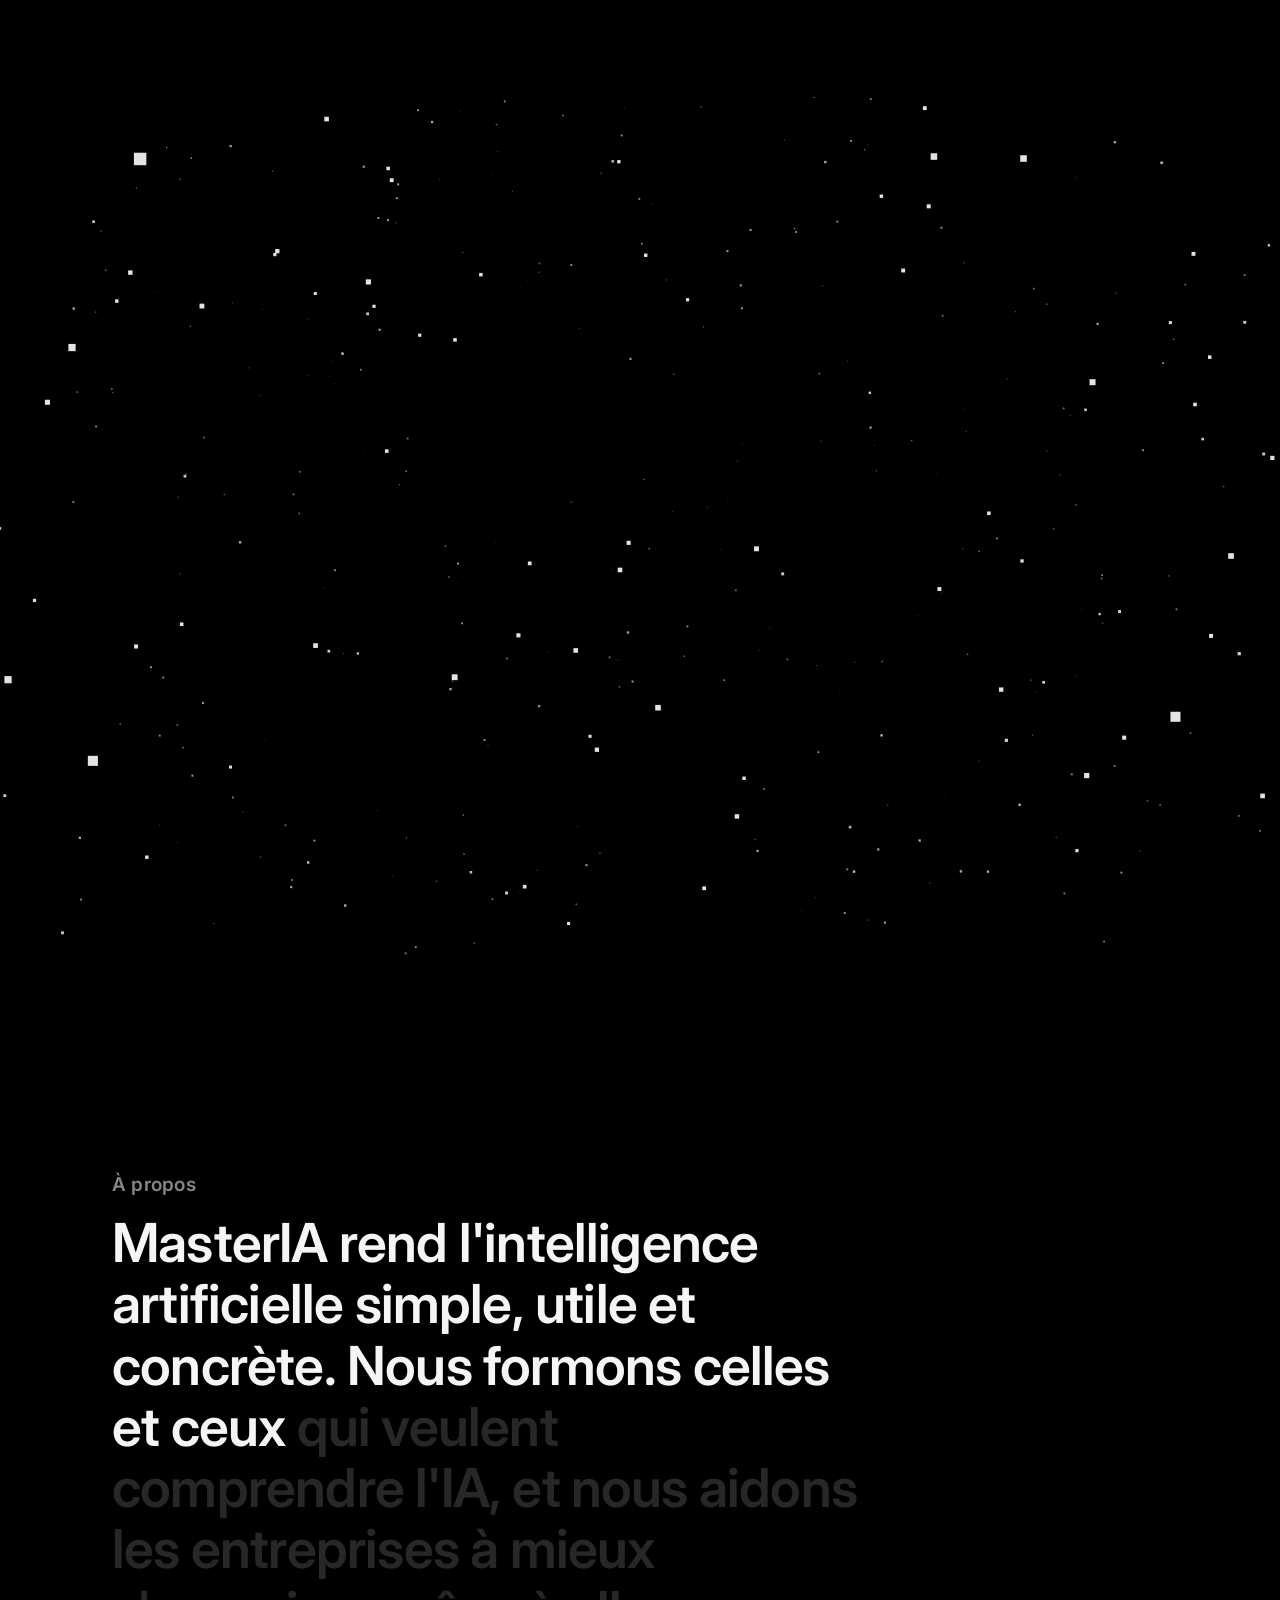
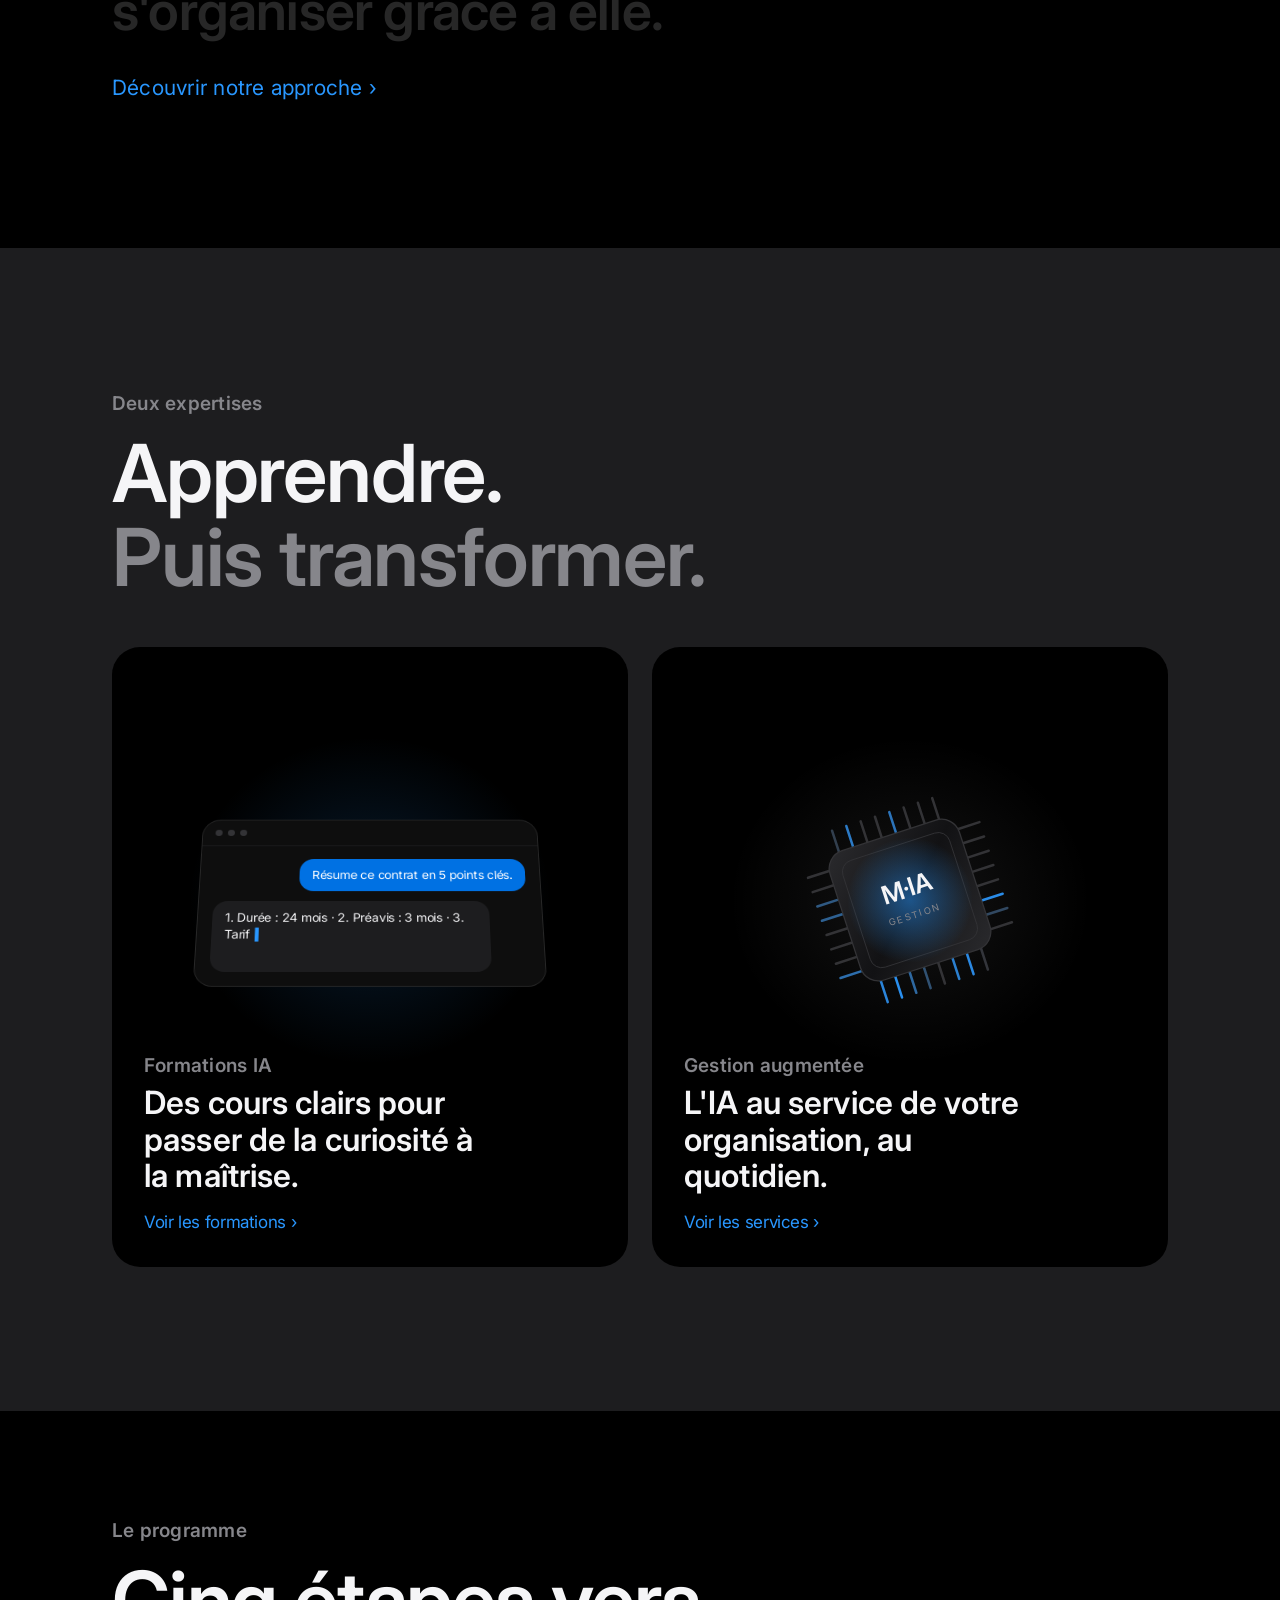
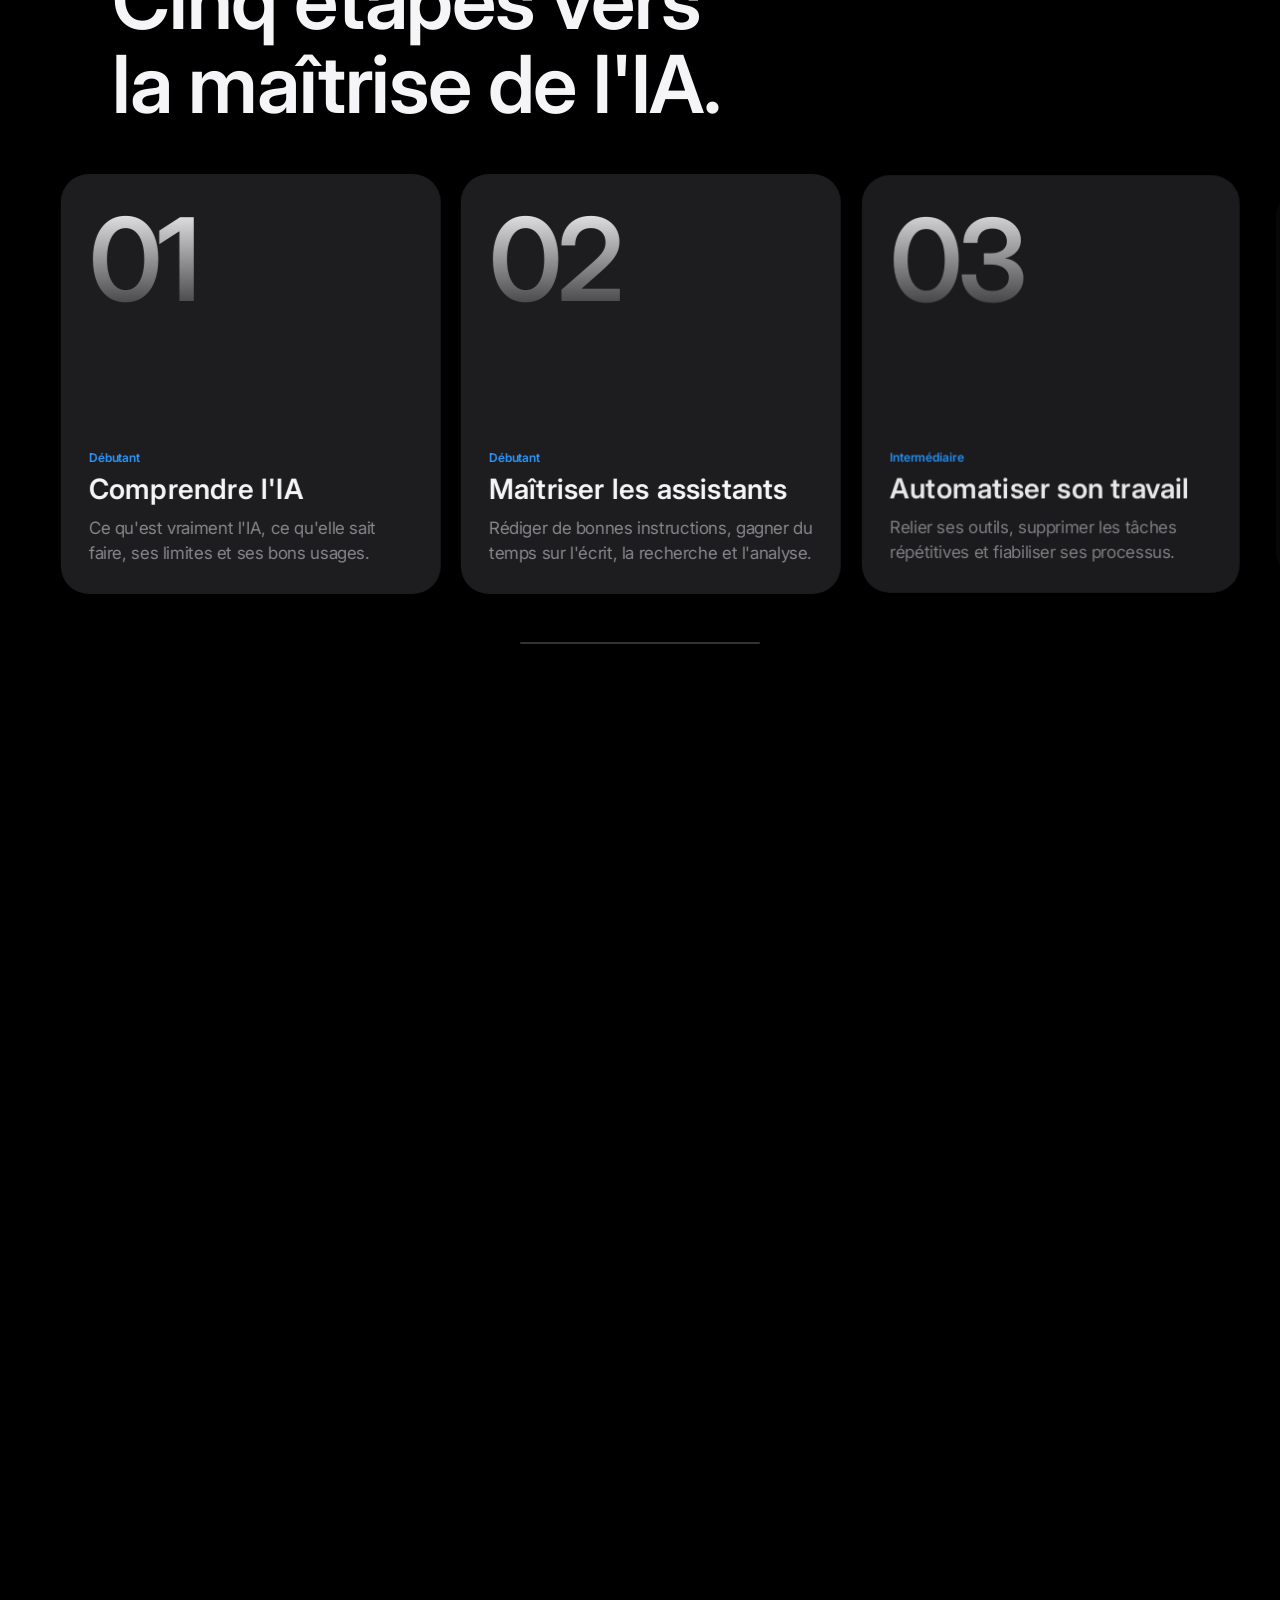
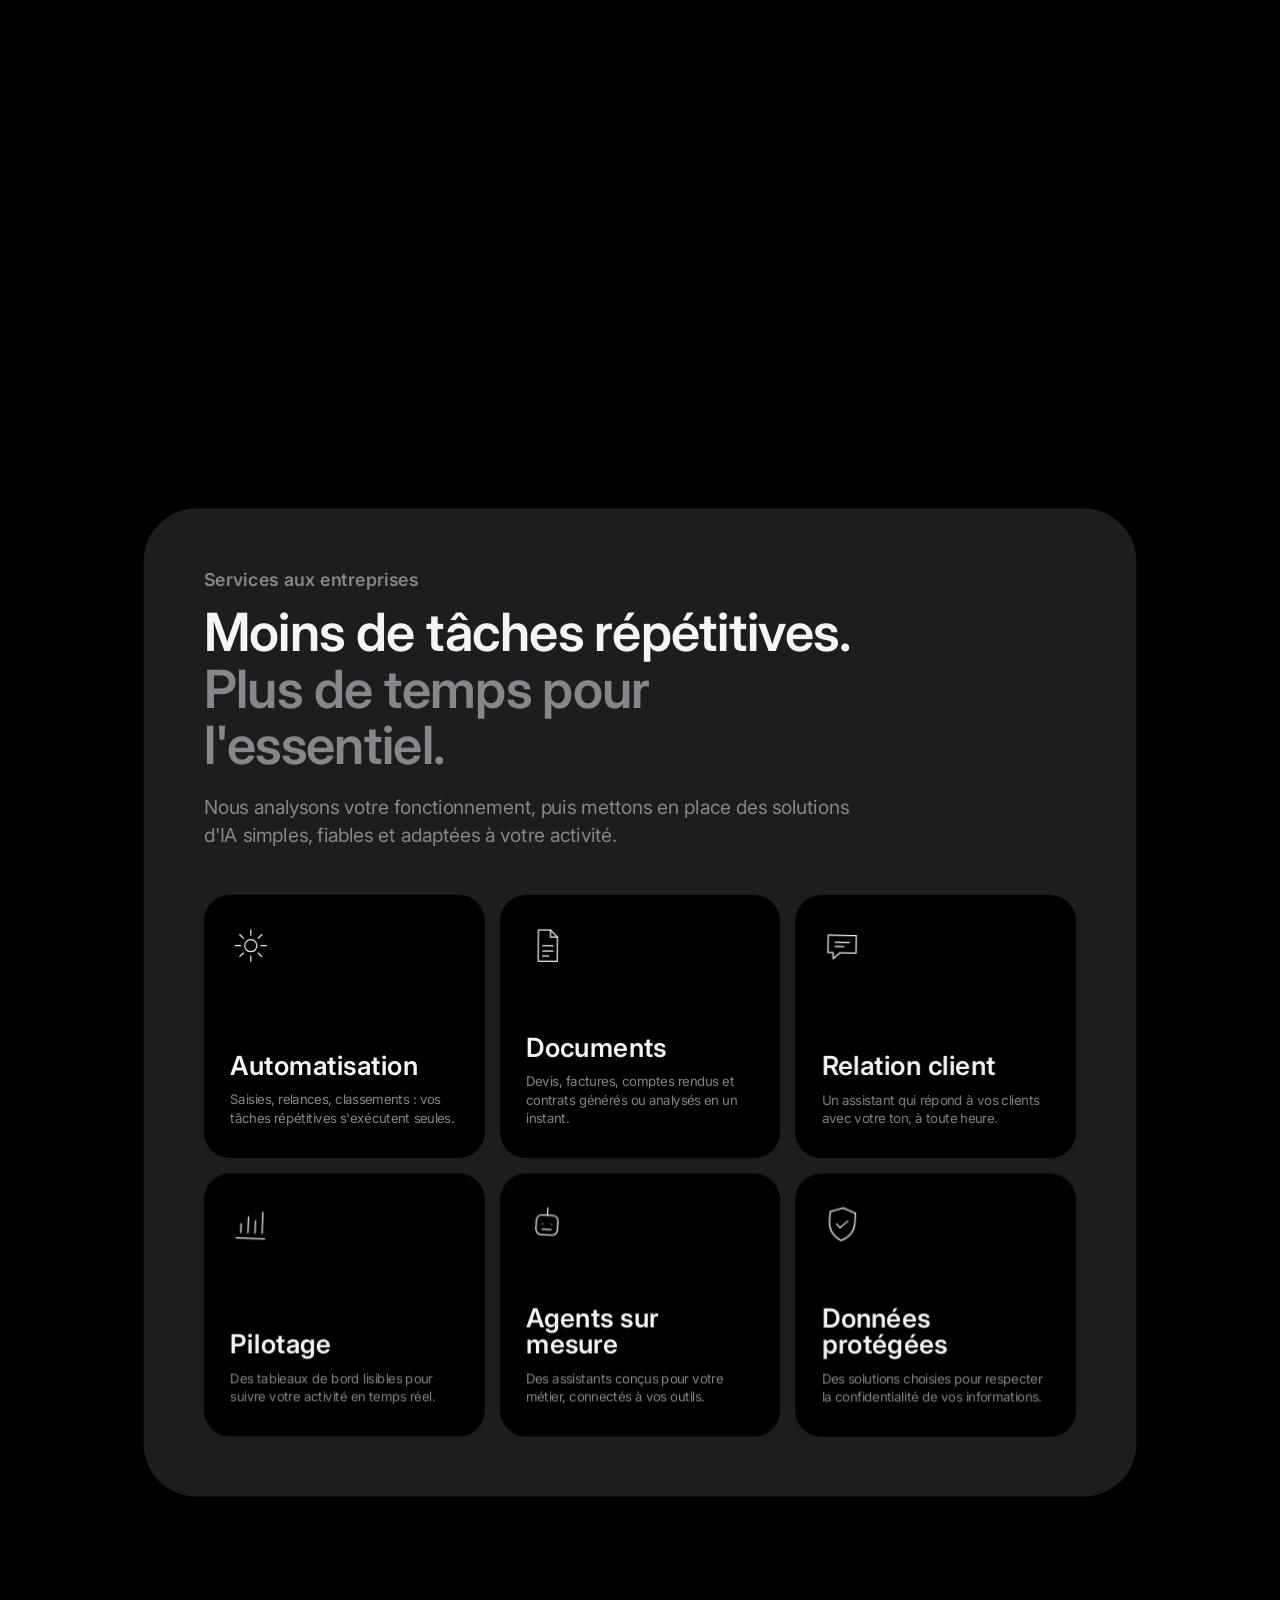
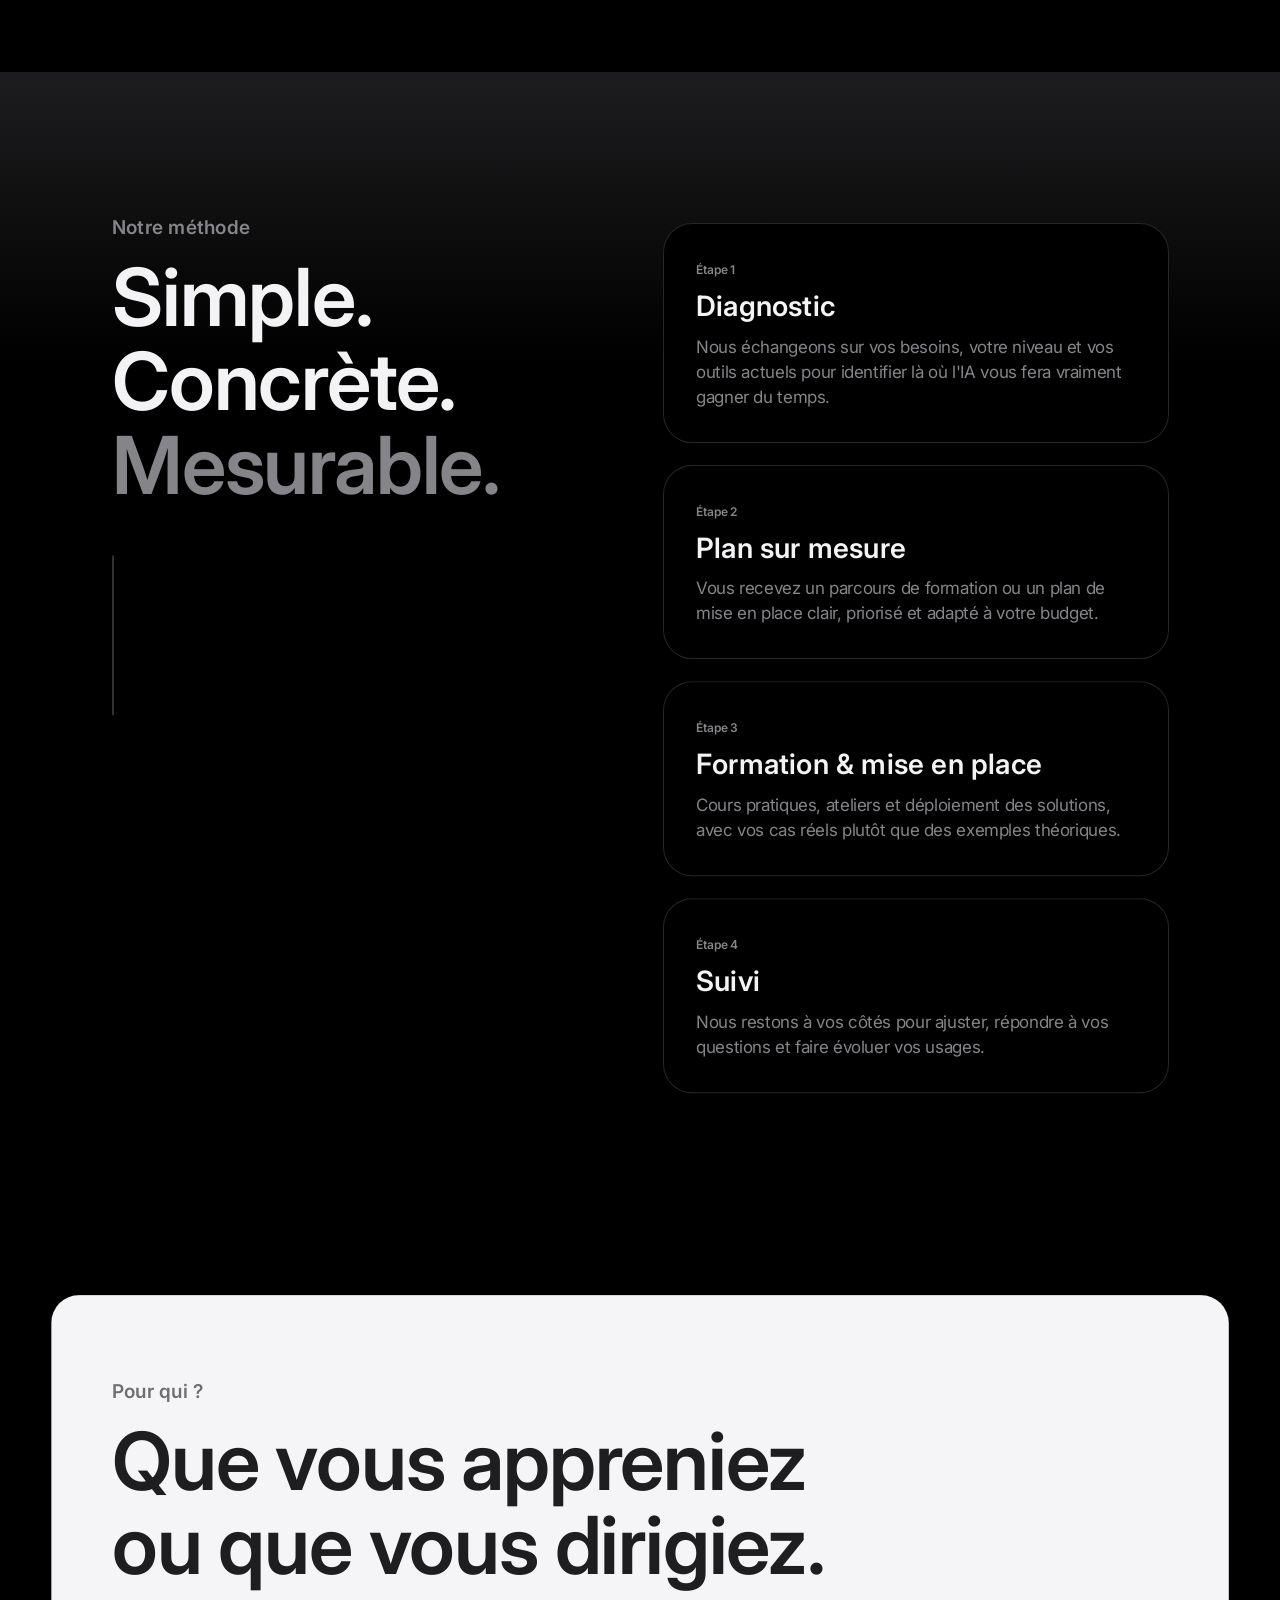
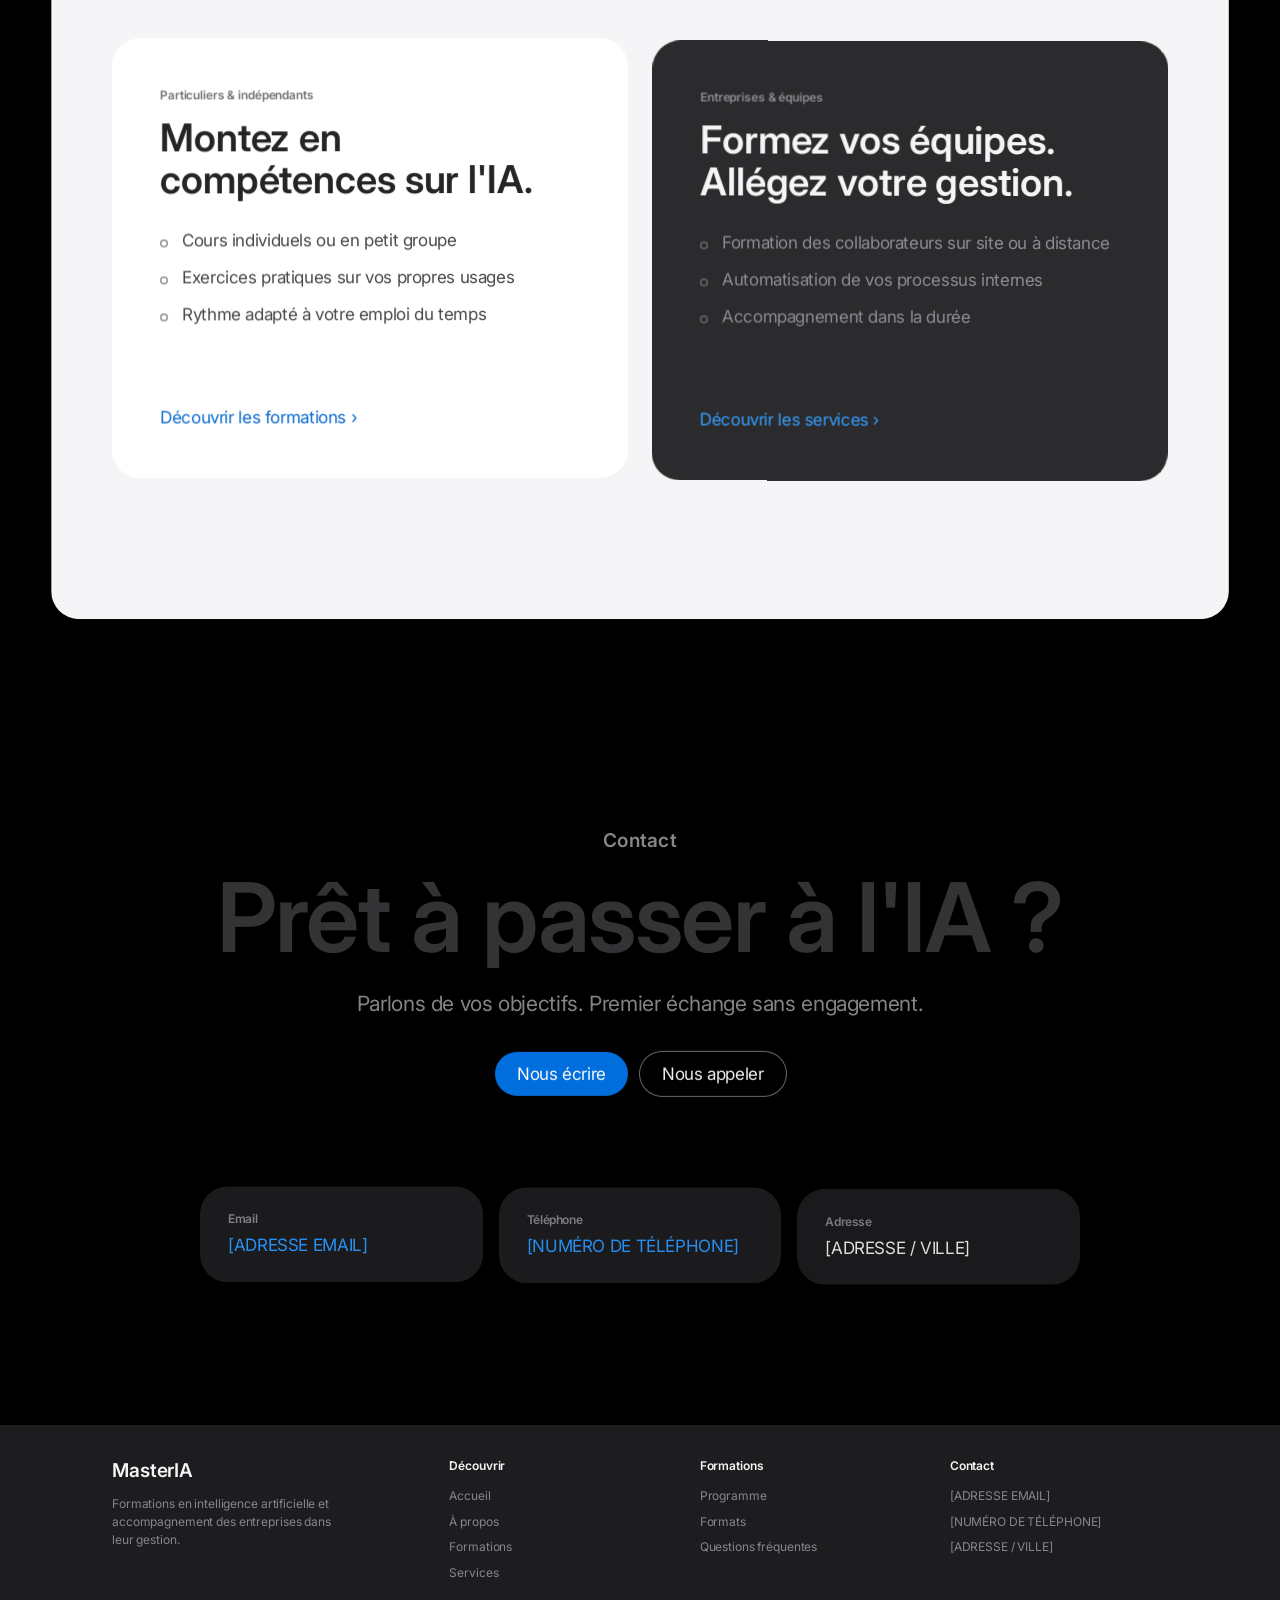
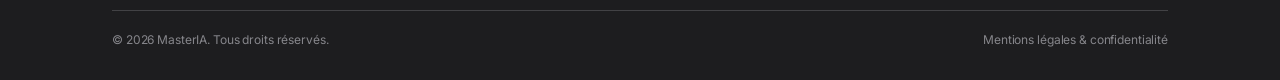
==== commit 81ef3530: "Création des pages À propos, Formations, Services, Contact et Mentions légales + optimisation mobile" ====
--- a/index.html
+++ b/index.html
@@ -2,10 +2,14 @@
 <html lang="fr">
 <head>
   <meta charset="utf-8">
-  <meta name="viewport" content="width=device-width, initial-scale=1">
+  <meta name="viewport" content="width=device-width, initial-scale=1, viewport-fit=cover">
   <title>MasterIA — Formations IA et gestion d'entreprise augmentée</title>
   <meta name="description" content="MasterIA forme aux outils d'intelligence artificielle et aide les entreprises à simplifier leur gestion grâce à l'IA.">
   <meta name="theme-color" content="#000000">
+  <meta property="og:title" content="MasterIA — Formations IA et gestion d'entreprise augmentée">
+  <meta property="og:description" content="MasterIA forme aux outils d'intelligence artificielle et aide les entreprises à simplifier leur gestion grâce à l'IA.">
+  <meta property="og:type" content="website">
+  <link rel="icon" href="data:image/svg+xml,%3Csvg xmlns='http://www.w3.org/2000/svg' viewBox='0 0 24 24'%3E%3Crect width='24' height='24' rx='6' fill='%23000'/%3E%3Ccircle cx='12' cy='12' r='7' fill='none' stroke='%23f5f5f7' stroke-width='1.6'/%3E%3Ccircle cx='12' cy='12' r='2.4' fill='%232997ff'/%3E%3C/svg%3E">
   <link rel="preconnect" href="https://fonts.googleapis.com">
   <link rel="preconnect" href="https://fonts.gstatic.com" crossorigin>
   <link href="https://fonts.googleapis.com/css2?family=Inter:wght@400;500;600&display=swap" rel="stylesheet">
@@ -19,35 +23,35 @@
     <div class="loader__bar"><i></i></div>
   </div>
 
+  <a class="skip" href="#contenu">Aller au contenu</a>
+
   <!-- Navigation globale -->
   <header class="gnav">
     <div class="gnav__inner">
-      <a href="#top" class="gnav__logo" aria-label="MasterIA, accueil">
+      <a href="index.html" class="gnav__logo" aria-label="MasterIA, accueil">
         <svg viewBox="0 0 24 24" width="18" height="18" aria-hidden="true"><circle cx="12" cy="12" r="10" fill="none" stroke="currentColor" stroke-width="1.6"/><circle cx="12" cy="12" r="3.2" fill="currentColor"/></svg>
       </a>
       <nav class="gnav__links" aria-label="Navigation principale">
-        <a href="#top" aria-current="page">Accueil</a>
-        <a href="#apropos">À propos</a>
-        <a href="#formations">Formations</a>
-        <a href="#gestion">Services</a>
-        <a href="#methode">Méthode</a>
-        <a href="#contact">Contact</a>
+        <a href="index.html" aria-current="page">Accueil</a>
+        <a href="apropos.html">À propos</a>
+        <a href="formations.html">Formations</a>
+        <a href="services.html">Services</a>
+        <a href="contact.html">Contact</a>
       </nav>
-      <button class="gnav__burger" aria-label="Ouvrir le menu" aria-expanded="false"><span></span><span></span></button>
+      <button class="gnav__burger" aria-label="Ouvrir le menu" aria-expanded="false" aria-controls="menu-mobile"><span></span><span></span></button>
     </div>
-    <div class="gnav__mobile">
-      <a href="#top">Accueil</a>
-      <a href="#apropos">À propos</a>
-      <a href="#formations">Formations</a>
-      <a href="#gestion">Services</a>
-      <a href="#methode">Méthode</a>
-      <a href="#contact">Contact</a>
-    </div>
+    <nav class="gnav__mobile" id="menu-mobile" aria-label="Menu mobile">
+        <a href="index.html" aria-current="page">Accueil</a>
+        <a href="apropos.html">À propos</a>
+        <a href="formations.html">Formations</a>
+        <a href="services.html">Services</a>
+        <a href="contact.html">Contact</a>
+    </nav>
   </header>
 
   <!-- Bandeau d'annonce -->
   <div class="strip">
-    <p><span class="new">Nouveau</span> Sessions de formation IA pour les équipes, en présentiel ou à distance. <a href="#formations" class="link">Découvrir le programme ›</a></p>
+    <p><span class="new">Nouveau</span> Sessions de formation IA pour les équipes, en présentiel ou à distance. <a href="formations.html" class="link">Découvrir le programme&nbsp;›</a></p>
   </div>
 
   <!-- Navigation locale -->
@@ -58,17 +62,18 @@
         <a href="#formations" class="lnav__link">Formations</a>
         <a href="#gestion" class="lnav__link">Gestion IA</a>
         <a href="#methode" class="lnav__link">Méthode</a>
-        <a href="#contact" class="pill pill--blue magnetic">Prendre rendez-vous</a>
+        <a href="contact.html" class="pill pill--blue magnetic">Prendre rendez-vous</a>
       </div>
     </div>
   </div>
 
   <main id="top">
+    <span id="contenu" tabindex="-1"></span>
 
     <!-- HERO -->
     <section class="hero" aria-label="Introduction">
       <div class="hero__stage">
-        <canvas class="hero__canvas" aria-hidden="true"></canvas>
+        <canvas class="hero__canvas" data-shape="sphere" aria-hidden="true"></canvas>
         <div class="hero__halo" aria-hidden="true"></div>
       </div>
       <div class="hero__content">
@@ -93,7 +98,7 @@
         <p class="manifesto__text" data-split>
           MasterIA rend l'intelligence artificielle simple, utile et concrète. Nous formons celles et ceux qui veulent comprendre l'IA, et nous aidons les entreprises à mieux s'organiser grâce à elle.
         </p>
-        <a href="#methode" class="link link--lg">Découvrir notre approche ›</a>
+        <a href="apropos.html" class="link link--lg">Découvrir notre approche ›</a>
       </div>
     </section>
 
@@ -121,7 +126,7 @@
             <div class="frame__copy">
               <p class="product-label">Formations IA</p>
               <h3 class="h-frame">Des cours clairs pour passer de la curiosité à la maîtrise.</h3>
-              <a href="#formations" class="link">Voir les formations ›</a>
+              <a href="formations.html" class="link">Voir les formations ›</a>
             </div>
           </article>
 
@@ -147,7 +152,7 @@
             <div class="frame__copy">
               <p class="product-label">Gestion augmentée</p>
               <h3 class="h-frame">L'IA au service de votre organisation, au quotidien.</h3>
-              <a href="#gestion" class="link">Voir les services ›</a>
+              <a href="services.html" class="link">Voir les services ›</a>
             </div>
           </article>
         </div>
@@ -205,7 +210,7 @@
           <article class="course course--cta">
             <p class="product-label">Particuliers, indépendants, équipes</p>
             <h3 class="course__title">Un parcours adapté à votre niveau.</h3>
-            <a href="#contact" class="pill pill--blue magnetic">Demander le programme</a>
+            <a href="formations.html" class="pill pill--blue magnetic">Voir le détail des formations</a>
           </article>
         </div>
         <div class="program__progress" aria-hidden="true"><i></i></div>
@@ -307,7 +312,7 @@
               <li>Exercices pratiques sur vos propres usages</li>
               <li>Rythme adapté à votre emploi du temps</li>
             </ul>
-            <a href="#contact" class="link link--cobalt">Réserver un cours ›</a>
+            <a href="formations.html" class="link link--cobalt">Découvrir les formations ›</a>
           </article>
           <article class="pale-card pale-card--dark reveal-card">
             <p class="pale-card__label">Entreprises &amp; équipes</p>
@@ -317,7 +322,7 @@
               <li>Automatisation de vos processus internes</li>
               <li>Accompagnement dans la durée</li>
             </ul>
-            <a href="#contact" class="link">Parler de votre projet ›</a>
+            <a href="services.html" class="link">Découvrir les services ›</a>
           </article>
         </div>
       </div>
@@ -341,21 +346,45 @@
         </dl>
       </div>
     </section>
-
   </main>
 
   <footer class="footer">
     <div class="container">
-      <div class="footer__top">
-        <a href="#top" class="footer__brand">MasterIA</a>
-        <nav class="footer__nav" aria-label="Pied de page">
-          <a href="#top">Accueil</a>
-          <a href="#apropos">À propos</a>
-          <a href="#gestion">Services</a>
-          <a href="#contact">Contact</a>
-        </nav>
-      </div>
-      <p class="footer__legal">© <span data-year>2026</span> MasterIA. Tous droits réservés. · Formations en intelligence artificielle et accompagnement des entreprises.</p>
+      <div class="footer__cols">
+        <div>
+          <a href="index.html" class="footer__brand">MasterIA</a>
+          <p class="footer__about">Formations en intelligence artificielle et accompagnement des entreprises dans leur gestion.</p>
+        </div>
+        <div>
+          <h3>Découvrir</h3>
+          <ul>
+            <li><a href="index.html">Accueil</a></li>
+            <li><a href="apropos.html">À propos</a></li>
+            <li><a href="formations.html">Formations</a></li>
+            <li><a href="services.html">Services</a></li>
+          </ul>
+        </div>
+        <div>
+          <h3>Formations</h3>
+          <ul>
+            <li><a href="formations.html#programme">Programme</a></li>
+            <li><a href="formations.html#formats">Formats</a></li>
+            <li><a href="formations.html#faq">Questions fréquentes</a></li>
+          </ul>
+        </div>
+        <div>
+          <h3>Contact</h3>
+          <ul>
+            <li><a href="mailto:[ADRESSE EMAIL]">[ADRESSE EMAIL]</a></li>
+            <li><a href="tel:[NUMÉRO DE TÉLÉPHONE]">[NUMÉRO DE TÉLÉPHONE]</a></li>
+            <li>[ADRESSE / VILLE]</li>
+          </ul>
+        </div>
+      </div>
+      <div class="footer__bottom">
+        <p>© <span data-year>2026</span> MasterIA. Tous droits réservés.</p>
+        <a href="mentions-legales.html">Mentions légales &amp; confidentialité</a>
+      </div>
     </div>
   </footer>
 
--- a/css/style.css
+++ b/css/style.css
@@ -482,3 +482,252 @@
 /* Filet de sécurité : le préchargeur disparaît même si le JavaScript ne se charge pas */
 .loader { animation: loaderFallback .4s ease 8s forwards; }
 @keyframes loaderFallback { to { opacity: 0; visibility: hidden; } }
+
+/* =========================================================
+   Pages internes & composants partagés
+   ========================================================= */
+html.menu-open, html.menu-open body { overflow: hidden; }
+.gnav__links a[aria-current="page"] { color: #fff; }
+
+/* Hero des pages internes */
+.hero--page { min-height: 88svh; }
+.hero--short { min-height: 68svh; }
+.hero--short .hero__content { padding-bottom: clamp(48px, 8vh, 90px); }
+
+/* Mise en page texte + visuel */
+.split { padding: clamp(90px, 12vw, 144px) 0; }
+.split__grid { display: grid; grid-template-columns: 1fr 1fr; gap: clamp(32px, 5vw, 72px); align-items: center; }
+.split__text p + p { margin-top: 16px; }
+.split__text .body-lg { color: var(--color-ash); font-size: clamp(17px, 1.6vw, 21px); line-height: 1.43; }
+.split__text .body-lg strong { color: var(--color-porcelain); font-weight: 600; }
+.quote-frame {
+  position: relative; background: #000; border-radius: var(--radius-cards);
+  aspect-ratio: 4 / 5; overflow: hidden; display: grid; place-items: center; padding: 32px; isolation: isolate;
+}
+.quote-frame::before {
+  content: ""; position: absolute; inset: -20%; z-index: -1;
+  background: conic-gradient(from 180deg at 50% 50%, transparent 0deg, rgba(41,151,255,.28) 60deg, transparent 140deg, transparent 360deg);
+  filter: blur(40px); animation: spin 14s linear infinite;
+}
+@keyframes spin { to { transform: rotate(360deg); } }
+.quote-frame blockquote {
+  margin: 0; font-family: var(--font-display); font-weight: 600;
+  font-size: clamp(28px, 3.4vw, 44px); line-height: 1.1; letter-spacing: -0.01em; text-align: center;
+}
+.quote-frame cite { display: block; margin-top: 20px; font-style: normal; font-size: 14px; color: var(--color-ash); font-family: var(--font-text); font-weight: 400; }
+
+/* Grille 4 colonnes de tuiles */
+.tiles--4 { grid-template-columns: repeat(4, 1fr); }
+.tiles--2 { grid-template-columns: repeat(2, 1fr); }
+.tile__tag { font-size: 12px; font-weight: 600; letter-spacing: -0.12px; color: var(--color-electric-link); margin-bottom: 8px; }
+.tile .tile__stat + .tile__text { max-width: 36ch; }
+
+/* Liste à puces sur fond sombre */
+.check-list { display: grid; gap: 10px; margin-top: 16px; color: var(--color-ash); font-size: 14px; line-height: 1.43; }
+.check-list li { position: relative; padding-left: 22px; }
+.check-list li::before { content: ""; position: absolute; left: 0; top: .35em; width: 10px; height: 6px; border-left: 1.5px solid var(--color-electric-link); border-bottom: 1.5px solid var(--color-electric-link); transform: rotate(-45deg); }
+
+/* Grille 2x2 de cartes claires */
+.audience__grid--4 { grid-template-columns: repeat(2, 1fr); }
+.pale-card--compact { min-height: 0; }
+.pale-card__row { display: grid; gap: 14px; margin-bottom: 8px; }
+.pale-card__row div { border-top: 1px solid #e8e8ed; padding-top: 14px; }
+.pale-card__row dt { font-size: 12px; font-weight: 600; color: var(--color-slate); margin-bottom: 4px; }
+.pale-card__row dd { color: #424245; font-size: 17px; }
+.pale-card__row .after dt { color: var(--color-cobalt-link); }
+
+/* FAQ */
+.faq { padding: clamp(90px, 12vw, 144px) 0; }
+.faq__grid { display: grid; grid-template-columns: 1fr 1.6fr; gap: 48px; align-items: start; }
+.faq__list { border-top: 1px solid var(--color-steel); }
+.faq__item { border-bottom: 1px solid var(--color-steel); }
+.faq__q {
+  width: 100%; background: none; border: 0; color: var(--color-porcelain); cursor: pointer;
+  display: flex; justify-content: space-between; align-items: center; gap: 24px;
+  padding: 24px 0; text-align: left;
+  font-family: var(--font-display); font-weight: 600; font-size: clamp(19px, 2vw, 24px); line-height: 1.21; letter-spacing: 0.1px;
+}
+.faq__q:hover { color: #fff; }
+.faq__icon { flex: 0 0 auto; width: 28px; height: 28px; border-radius: 50%; box-shadow: var(--shadow-subtle-2); position: relative; transition: transform .5s var(--ease), background-color .3s; }
+.faq__icon::before, .faq__icon::after { content: ""; position: absolute; left: 50%; top: 50%; width: 10px; height: 1.5px; background: currentColor; transform: translate(-50%, -50%); }
+.faq__icon::after { transform: translate(-50%, -50%) rotate(90deg); transition: transform .5s var(--ease); }
+.faq__item.is-open .faq__icon { transform: rotate(180deg); background: rgba(255,255,255,.06); }
+.faq__item.is-open .faq__icon::after { transform: translate(-50%, -50%) rotate(0deg); }
+.faq__a { height: 0; overflow: hidden; }
+.faq__a p { padding: 0 48px 24px 0; color: var(--color-ash); }
+
+/* Formulaire de contact */
+.contact-section { padding: clamp(48px, 8vw, 90px) 0 clamp(90px, 12vw, 144px); }
+.contact-layout { display: grid; grid-template-columns: 1fr 1.5fr; gap: 24px; align-items: start; }
+.contact-cards { display: grid; gap: 16px; }
+.info-card { background: var(--color-carbon); border-radius: var(--radius-cards); padding: 24px 28px; }
+.info-card dt { font-size: 12px; font-weight: 600; color: var(--color-ash); margin-bottom: 6px; }
+.info-card dd { font-size: 17px; overflow-wrap: anywhere; }
+.info-card dd + dd { margin-top: 2px; color: var(--color-ash); font-size: 14px; }
+.form-panel { background: var(--color-carbon); border-radius: var(--radius-cards); padding: clamp(24px, 4vw, 48px); }
+.form-panel h2 { font-family: var(--font-display); font-weight: 600; font-size: clamp(28px, 3vw, 40px); line-height: 1.1; margin-bottom: 8px; }
+.form-panel > p { color: var(--color-ash); margin-bottom: 32px; }
+.form-grid { display: grid; grid-template-columns: 1fr 1fr; gap: 16px; }
+.field { display: grid; gap: 8px; }
+.field--full { grid-column: 1 / -1; }
+.field label { font-size: 14px; font-weight: 500; color: var(--color-porcelain); padding-left: 4px; }
+.field label span { color: var(--color-ash); font-weight: 400; }
+.field input, .field select, .field textarea {
+  width: 100%; font: inherit; font-size: 17px; letter-spacing: -0.374px; color: var(--color-porcelain);
+  background: rgba(255,255,255,.04);
+  border: 1px solid var(--color-slate);
+  border-radius: 980px;
+  padding: 14px 45px 14px 24px;
+  min-height: 52px;
+  transition: border-color .2s, background-color .2s;
+  -webkit-appearance: none; appearance: none;
+}
+.field textarea { border-radius: 28px; min-height: 160px; resize: vertical; padding-right: 24px; }
+.field select {
+  background-image: url("data:image/svg+xml,%3Csvg xmlns='http://www.w3.org/2000/svg' width='12' height='8' viewBox='0 0 12 8'%3E%3Cpath d='M1 1.5l5 5 5-5' fill='none' stroke='%2386868b' stroke-width='1.5'/%3E%3C/svg%3E");
+  background-repeat: no-repeat; background-position: right 22px center;
+}
+.field select option { background: #1d1d1f; color: #f5f5f7; }
+.field input::placeholder, .field textarea::placeholder { color: var(--color-slate); }
+.field input:hover, .field select:hover, .field textarea:hover { border-color: var(--color-ash); }
+.field input:focus, .field select:focus, .field textarea:focus { outline: 1px solid var(--color-apple-blue); outline-offset: 1px; border-color: var(--color-apple-blue); background-color: rgba(255,255,255,.06); }
+.field.is-invalid input, .field.is-invalid select, .field.is-invalid textarea { border-color: #ff453a; }
+.field__error { display: none; font-size: 12px; color: #ff6961; padding-left: 4px; }
+.field.is-invalid .field__error { display: block; }
+.consent { display: flex; gap: 12px; align-items: flex-start; font-size: 14px; line-height: 1.43; color: var(--color-ash); }
+.consent input { width: 20px; height: 20px; min-height: 0; padding: 0; margin: 1px 0 0; flex: 0 0 auto; border-radius: 6px; accent-color: var(--color-apple-blue); -webkit-appearance: auto; appearance: auto; }
+.form-actions { margin-top: 24px; display: flex; flex-wrap: wrap; gap: 16px; align-items: center; }
+.form-actions .pill { border: 0; cursor: pointer; font-family: inherit; }
+.form-status { font-size: 14px; color: var(--color-ash); }
+.form-status.is-ok { color: #30d158; }
+.form-status.is-error { color: #ff6961; }
+
+/* Page légale */
+.legal-head { padding: clamp(72px, 12vw, 144px) 0 48px; }
+.legal { padding-bottom: clamp(90px, 12vw, 144px); }
+.legal__body { max-width: 760px; }
+.legal__body h2 { font-family: var(--font-display); font-weight: 600; font-size: clamp(24px, 2.6vw, 32px); line-height: 1.13; margin: 48px 0 16px; }
+.legal__body p, .legal__body li { color: var(--color-ash); }
+.legal__body p + p { margin-top: 12px; }
+.legal__body ul { list-style: disc; padding-left: 20px; display: grid; gap: 6px; }
+.legal__body strong { color: var(--color-porcelain); font-weight: 600; }
+
+/* Pied de page complet */
+.footer__cols { display: grid; grid-template-columns: 1.4fr repeat(3, 1fr); gap: 32px; padding-bottom: 28px; border-bottom: 1px solid #424245; margin-bottom: 20px; }
+.footer__cols h3 { font-size: 12px; font-weight: 600; color: var(--color-porcelain); margin-bottom: 12px; letter-spacing: -0.12px; }
+.footer__cols ul { display: grid; gap: 8px; }
+.footer__cols a:hover { color: var(--color-porcelain); text-decoration: underline; text-underline-offset: 2px; }
+.footer__about { max-width: 30ch; margin-top: 10px; line-height: 1.5; }
+.footer__bottom { display: flex; justify-content: space-between; flex-wrap: wrap; gap: 8px 24px; }
+.footer__bottom a:hover { color: var(--color-porcelain); }
+
+/* ---------- Responsive pages internes ---------- */
+@media (max-width: 1023px) {
+  .tiles--4 { grid-template-columns: repeat(2, 1fr); }
+  .footer__cols { grid-template-columns: 1fr 1fr; }
+  .contact-layout { grid-template-columns: 1fr; }
+  .contact-cards { grid-template-columns: repeat(3, 1fr); }
+}
+@media (max-width: 833px) {
+  .split__grid, .faq__grid { grid-template-columns: 1fr; }
+  .faq__grid { gap: 24px; }
+  .quote-frame { aspect-ratio: 1 / 1; }
+  .audience__grid--4 { grid-template-columns: 1fr; }
+  .contact-cards { grid-template-columns: 1fr; }
+}
+@media (max-width: 560px) {
+  .tiles--4, .tiles--2 { grid-template-columns: 1fr; }
+  .form-grid { grid-template-columns: 1fr; }
+  .footer__cols { grid-template-columns: 1fr 1fr; gap: 24px; }
+  .footer__cols > div:first-child { grid-column: 1 / -1; }
+  .faq__a p { padding-right: 0; }
+  .form-actions .pill { width: 100%; }
+}
+
+/* Lien d'évitement (accessibilité clavier) */
+.skip { position: absolute; left: 16px; top: -60px; z-index: 200; background: var(--color-apple-blue); color: #fff; padding: 10px 16px; border-radius: 980px; font-size: 14px; transition: top .2s; }
+.skip:focus { top: 12px; }
+#contenu { position: absolute; }
+
+/* =========================================================
+   Écrans tactiles : cibles d'au moins 44 px
+   ========================================================= */
+@media (pointer: coarse), (max-width: 833px) {
+  .gnav__logo { padding: 13px; margin-left: -13px; }
+  .gnav__burger { padding: 14px 12px; margin-right: -12px; }
+  .lnav__name { padding: 10px 0; }
+  .pill { min-height: 40px; padding: 10px 18px; font-size: 14px; letter-spacing: -0.224px; }
+  .pill--lg { min-height: 48px; padding: 13px 24px; font-size: 17px; }
+  .manifesto .link, .frame__copy .link, .pale-card .link, .contact-grid .link, .info-card .link { display: inline-block; padding: 10px 0; margin: -10px 0; }
+  .footer__cols a, .footer__bottom a { display: inline-block; padding: 6px 0; }
+  .footer__cols ul { gap: 2px; }
+  .consent { padding: 4px 0; }
+  .faq__q { min-height: 64px; }
+}
+
+/* =========================================================
+   Ajustements mobiles fins
+   ========================================================= */
+@media (max-width: 833px) {
+  .gnav__mobile a { padding: 10px 0; }
+  .lnav-wrap { padding-top: 8px; }
+  .lnav { height: 56px; }
+  .hero { margin-top: -66px; }
+  .hero__cta { flex-direction: column; gap: 10px; }
+  .hero__cta .capsule { font-size: 13px; padding: 8px 16px; }
+  .hero__scroll { display: none; }
+  .section-head { margin-bottom: 32px; }
+  .panel { padding: 24px 16px; border-radius: 24px; }
+  .panel__head { margin-bottom: 32px; padding: 0 8px; }
+  .tile { padding: 24px; }
+  .program__pin { padding: 72px 0 32px; }
+  .program__head { margin-bottom: 32px; }
+  .course { padding: 24px; }
+  .step { padding: 24px; }
+  .cta__actions .pill { min-width: 220px; }
+}
+@media (max-width: 560px) {
+  .strip p { max-width: 34ch; margin: 0 auto; }
+  .hero__title { font-size: clamp(38px, 11.4vw, 56px); }
+  .hero__sub { font-size: 17px; padding: 0 8px; }
+  .hero__content { padding-bottom: 56px; }
+  .h-display { font-size: clamp(34px, 10vw, 48px); }
+  .manifesto__text { font-size: clamp(26px, 7.6vw, 36px); }
+  .frame { min-height: 480px; }
+  .frame__visual { inset: 0 0 38% 0; }
+  .screen { width: 90%; }
+  .tile__stat { font-size: 24px; margin-top: 28px; }
+  .course { min-height: 360px; }
+  .course__title { font-size: 24px; }
+  .pale-card { min-height: 0; padding: 28px 24px; }
+  .cta__actions { flex-direction: column; align-items: stretch; padding: 0 8px; }
+  .cta__actions .pill { min-width: 0; }
+  .contact-grid > div, .info-card { padding: 20px 22px; }
+  .footer { padding-bottom: calc(32px + env(safe-area-inset-bottom)); }
+}
+@media (max-width: 359px) {
+  .lnav .pill { padding: 10px 12px; font-size: 13px; }
+  .lnav__name { font-size: 17px; }
+  .hero__label { font-size: 21px; }
+  .capsule { text-align: center; }
+}
+/* Petits écrans en paysage : le Hero ne doit pas écraser le texte */
+@media (max-height: 520px) and (orientation: landscape) {
+  .hero, .hero--page { min-height: 560px; }
+  .program__pin { min-height: 0; }
+}
+
+/* Le Hero d'accueil tient entièrement dans le premier écran (barres comprises) */
+.hero:not(.hero--page) { min-height: calc(100svh - 34px); }
+.quote-frame { background: var(--color-graphite); box-shadow: var(--shadow-subtle); }
+@media (max-width: 833px) {
+  .hero:not(.hero--page) { min-height: calc(100svh - 76px); }
+  .hero--short { min-height: 80svh; }
+}
+/* Voile discret derrière le texte du Hero pour garantir la lisibilité sur petits écrans */
+@media (max-width: 833px) {
+  .hero__content::before {
+    content: ""; position: absolute; inset: -40px -16px 0; z-index: -1; pointer-events: none;
+    background: linear-gradient(to bottom, transparent, rgba(0,0,0,.72) 30%, rgba(0,0,0,.85));
+  }
+}
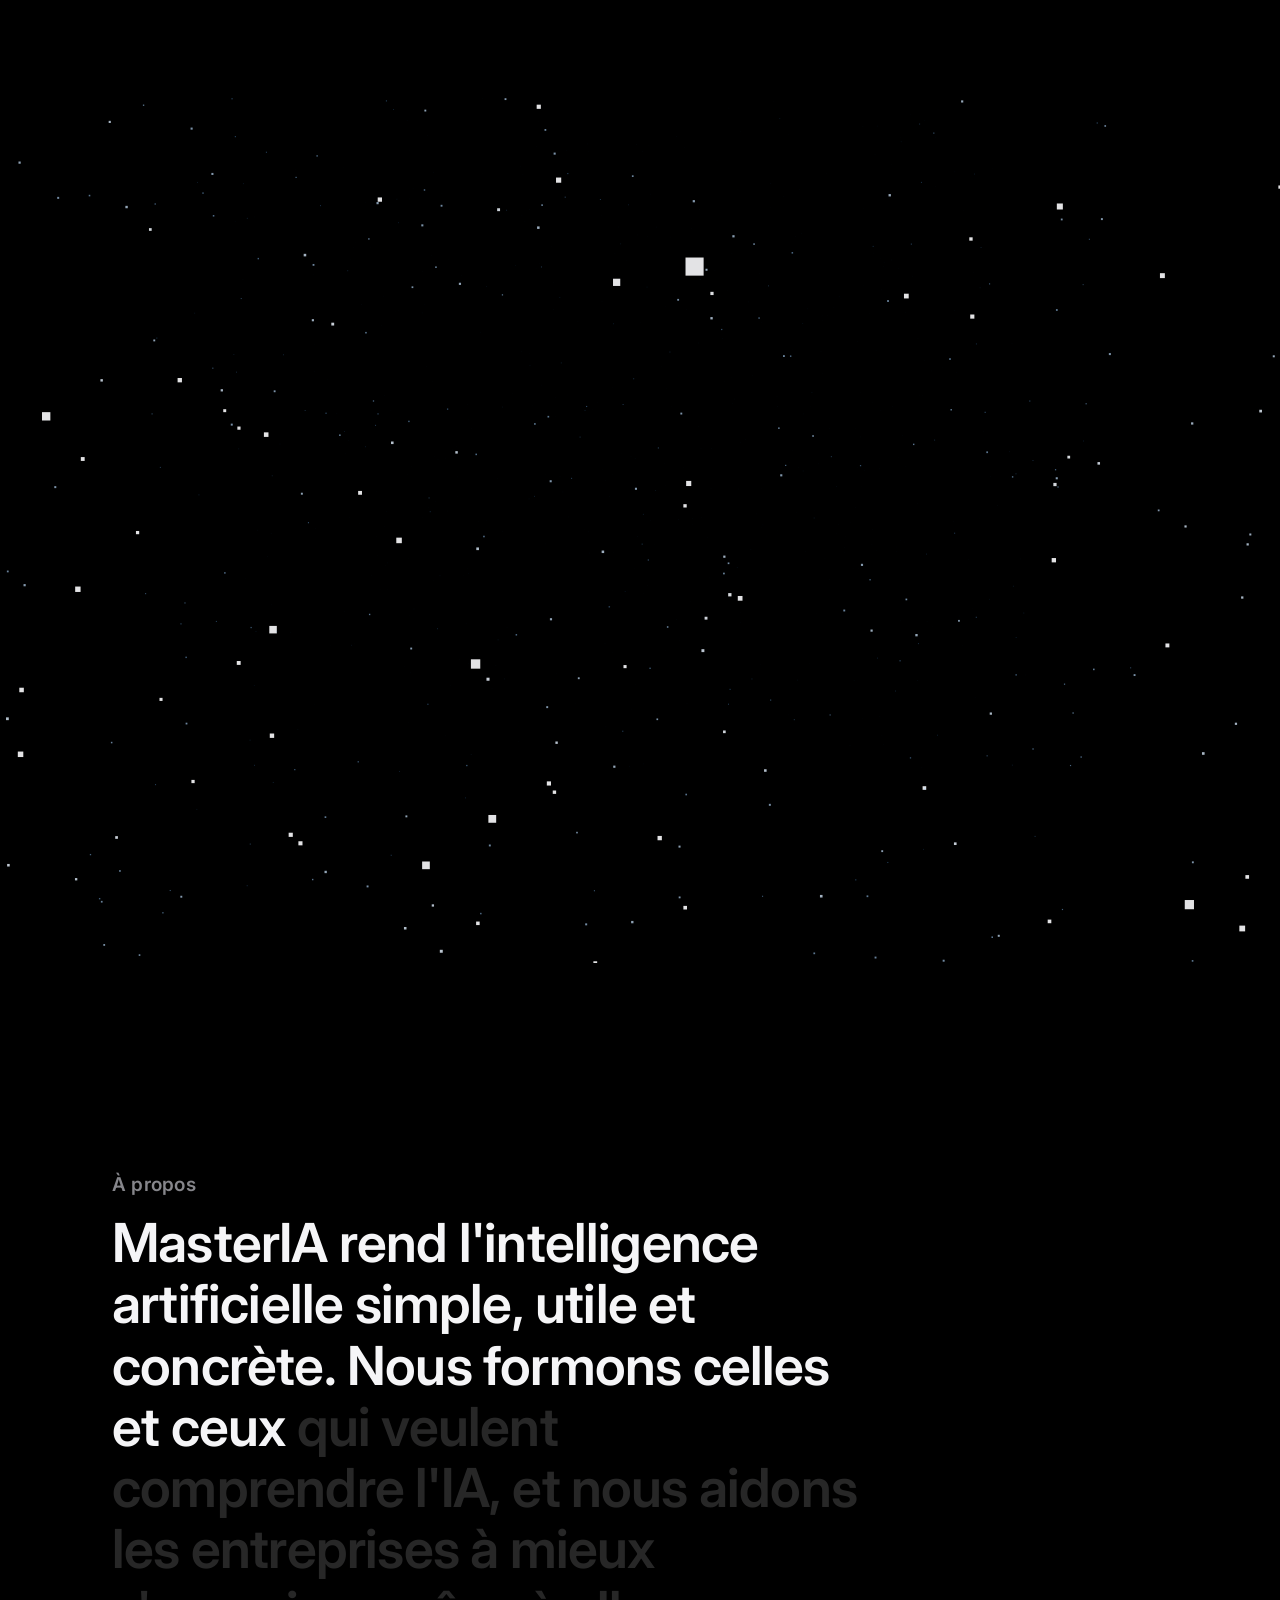
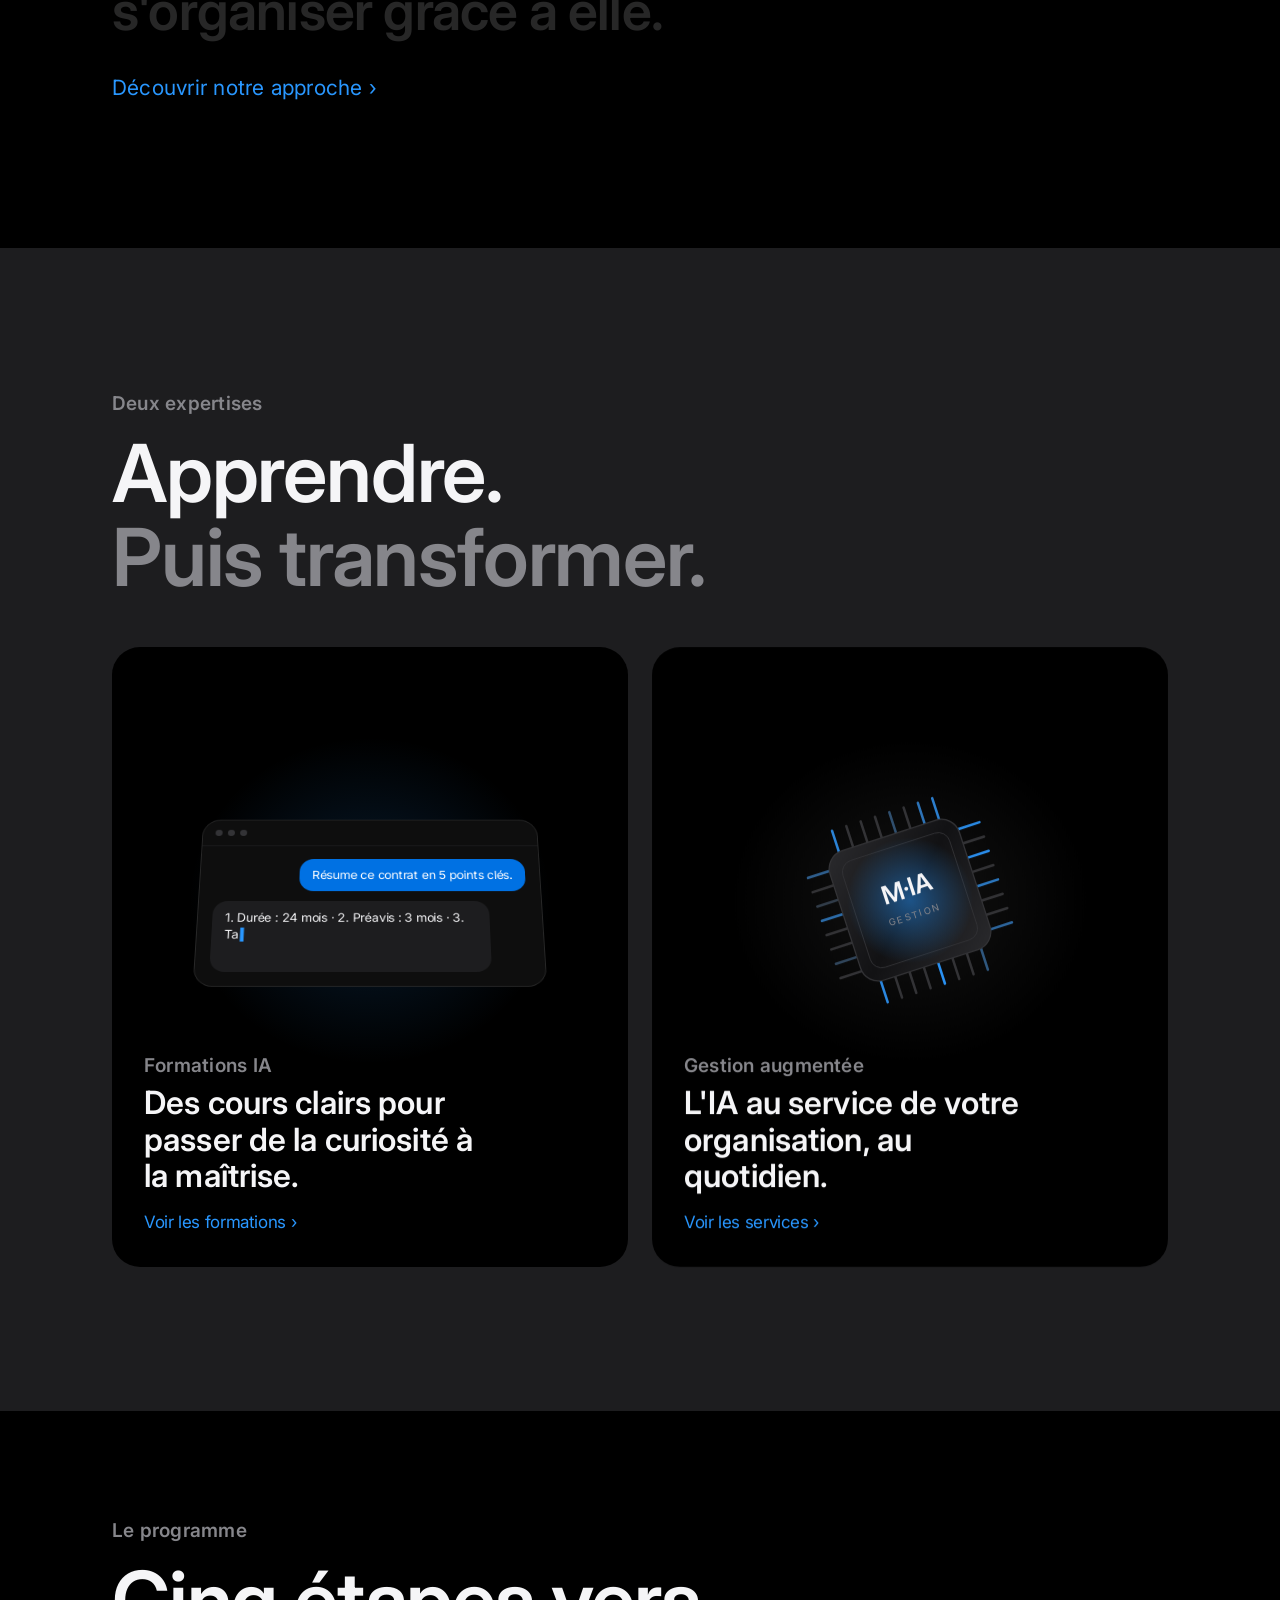
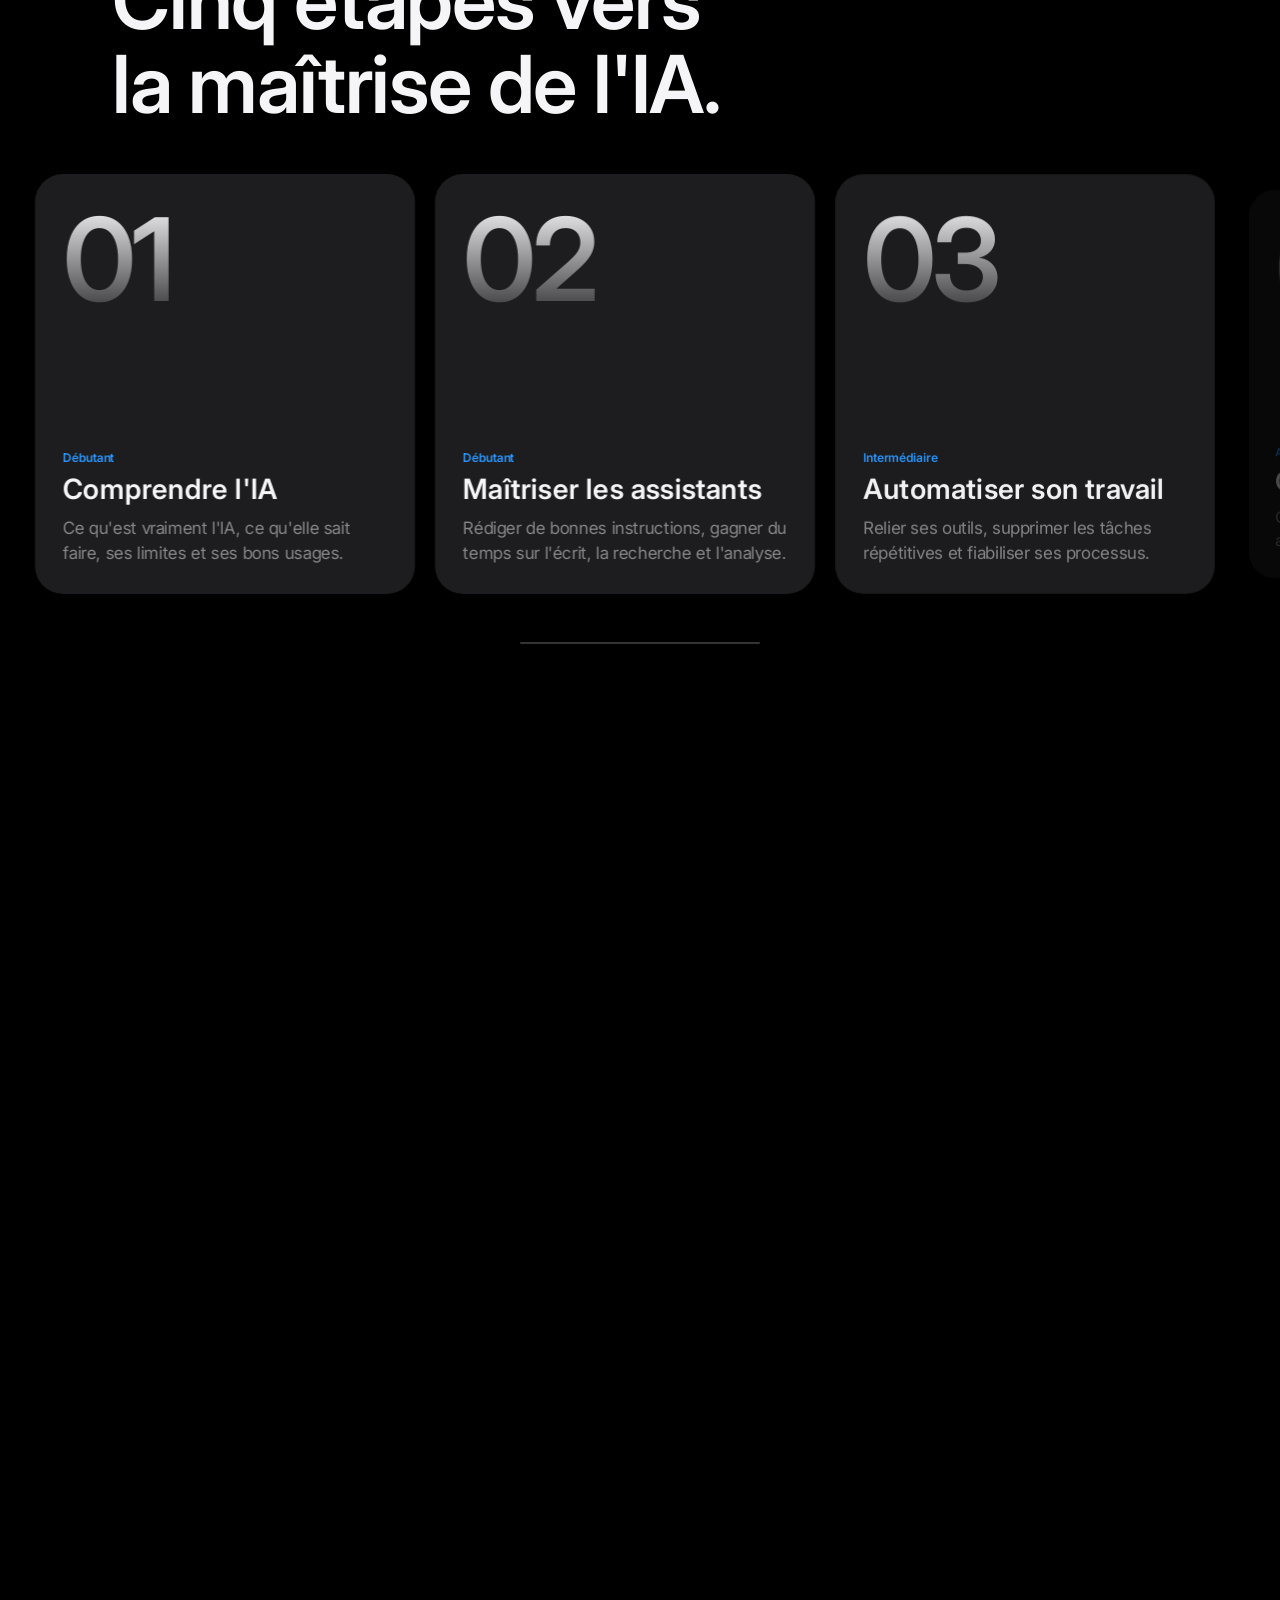
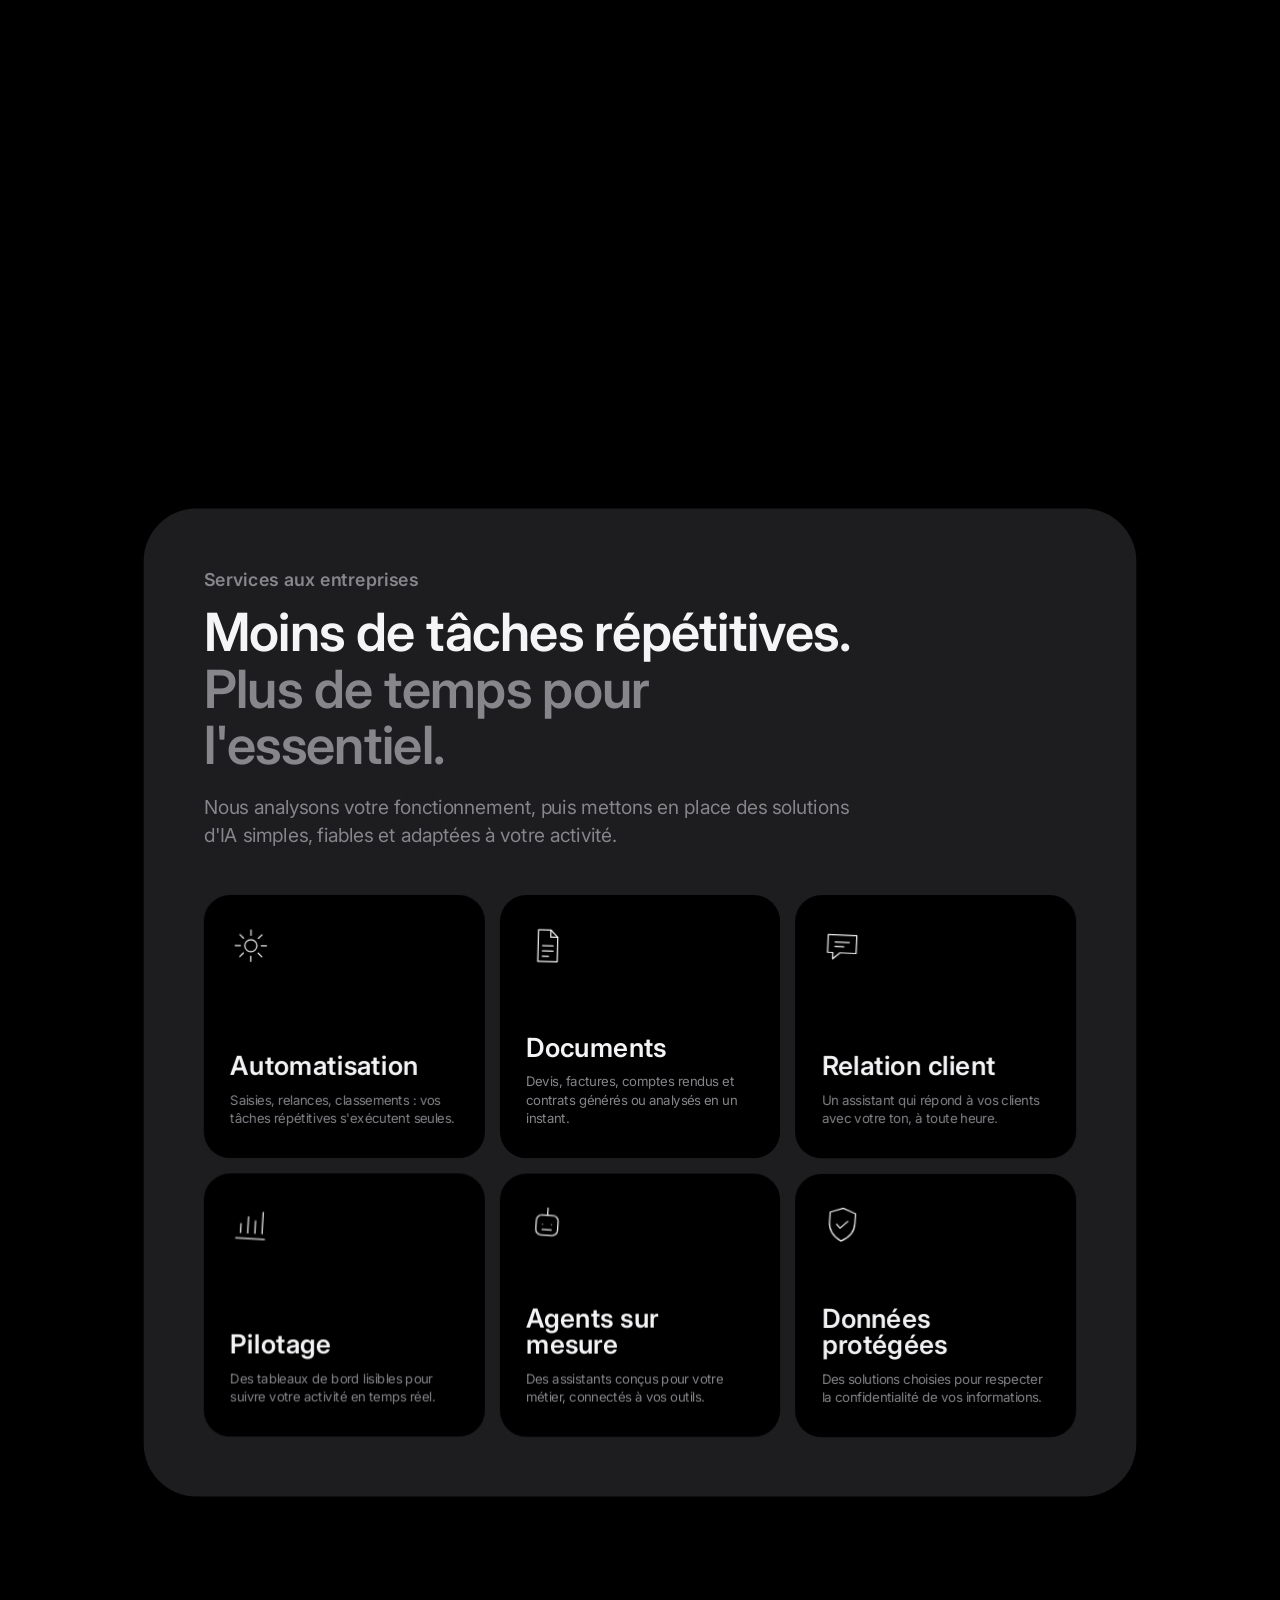
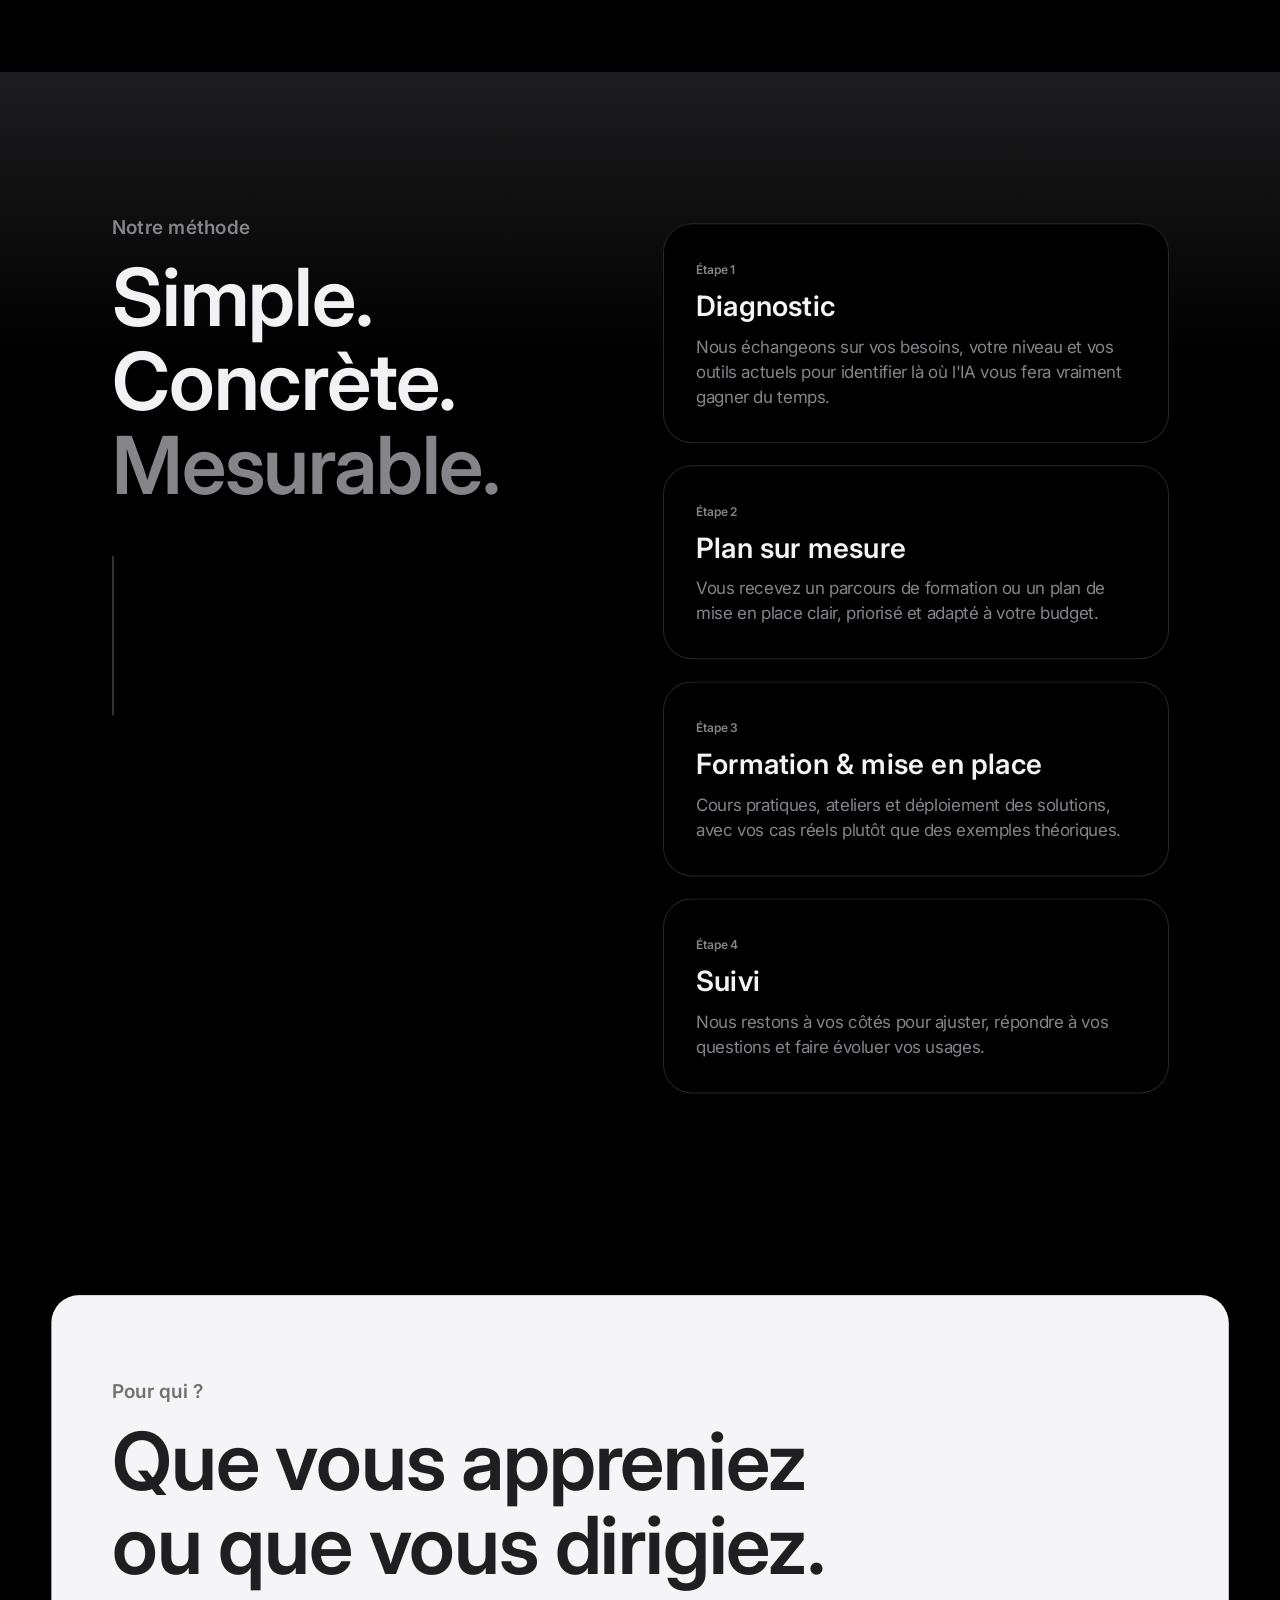
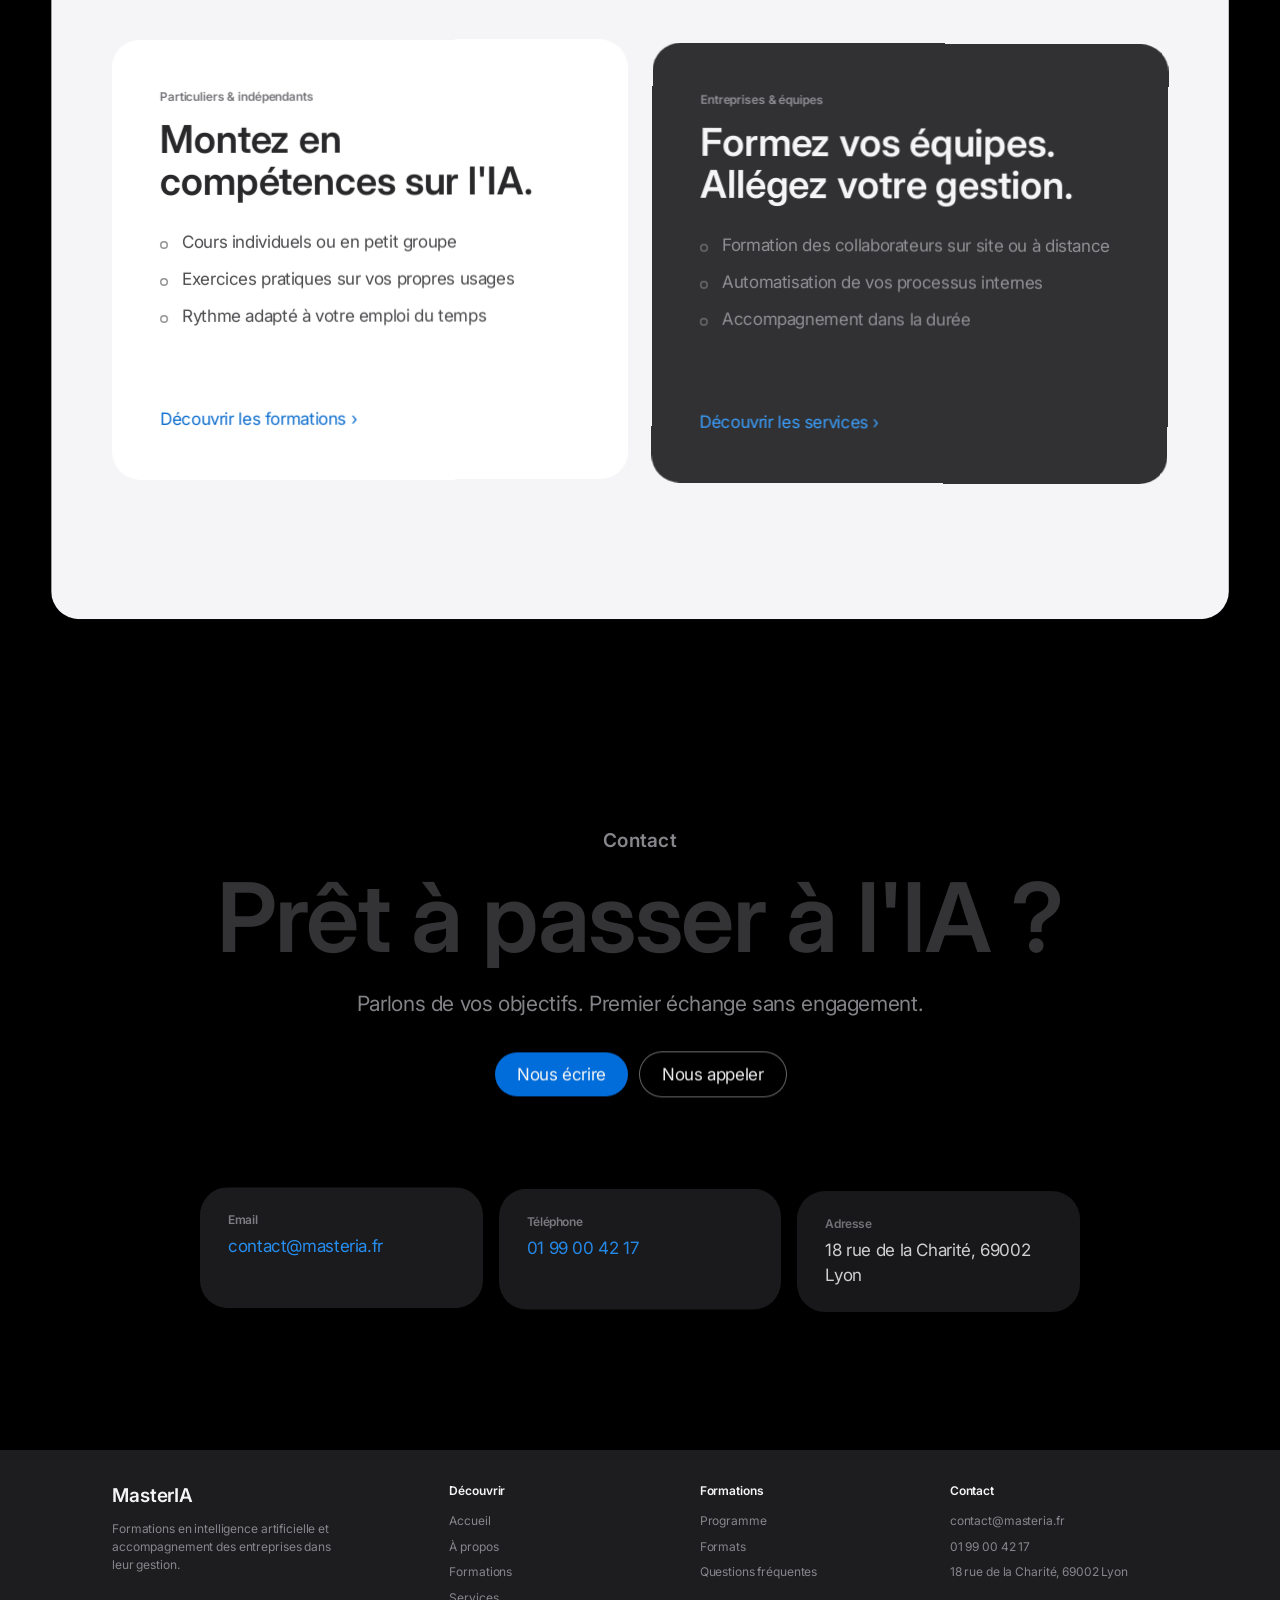
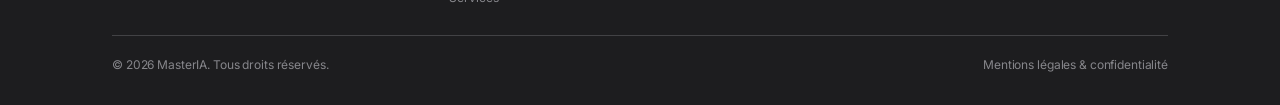
==== commit fc4f5971: "Ajout des coordonnées et informations légales (fictives) Co-Authored-By: Claude Opus 5.5 <noreply@an" ====
--- a/index.html
+++ b/index.html
@@ -336,13 +336,13 @@
         <h2 class="cta__title" data-fill>Prêt à passer à l'IA&nbsp;?</h2>
         <p class="cta__sub">Parlons de vos objectifs. Premier échange sans engagement.</p>
         <div class="cta__actions">
-          <a href="mailto:[ADRESSE EMAIL]" class="pill pill--blue pill--lg magnetic">Nous écrire</a>
-          <a href="tel:[NUMÉRO DE TÉLÉPHONE]" class="pill pill--outline pill--lg magnetic">Nous appeler</a>
+          <a href="mailto:contact@masteria.fr" class="pill pill--blue pill--lg magnetic">Nous écrire</a>
+          <a href="tel:+33199004217" class="pill pill--outline pill--lg magnetic">Nous appeler</a>
         </div>
         <dl class="contact-grid">
-          <div><dt>Email</dt><dd><a href="mailto:[ADRESSE EMAIL]" class="link">[ADRESSE EMAIL]</a></dd></div>
-          <div><dt>Téléphone</dt><dd><a href="tel:[NUMÉRO DE TÉLÉPHONE]" class="link">[NUMÉRO DE TÉLÉPHONE]</a></dd></div>
-          <div><dt>Adresse</dt><dd>[ADRESSE / VILLE]</dd></div>
+          <div><dt>Email</dt><dd><a href="mailto:contact@masteria.fr" class="link">contact@masteria.fr</a></dd></div>
+          <div><dt>Téléphone</dt><dd><a href="tel:+33199004217" class="link">01 99 00 42 17</a></dd></div>
+          <div><dt>Adresse</dt><dd>18 rue de la Charité, 69002 Lyon</dd></div>
         </dl>
       </div>
     </section>
@@ -375,9 +375,9 @@
         <div>
           <h3>Contact</h3>
           <ul>
-            <li><a href="mailto:[ADRESSE EMAIL]">[ADRESSE EMAIL]</a></li>
-            <li><a href="tel:[NUMÉRO DE TÉLÉPHONE]">[NUMÉRO DE TÉLÉPHONE]</a></li>
-            <li>[ADRESSE / VILLE]</li>
+            <li><a href="mailto:contact@masteria.fr">contact@masteria.fr</a></li>
+            <li><a href="tel:+33199004217">01 99 00 42 17</a></li>
+            <li>18 rue de la Charité, 69002 Lyon</li>
           </ul>
         </div>
       </div>
